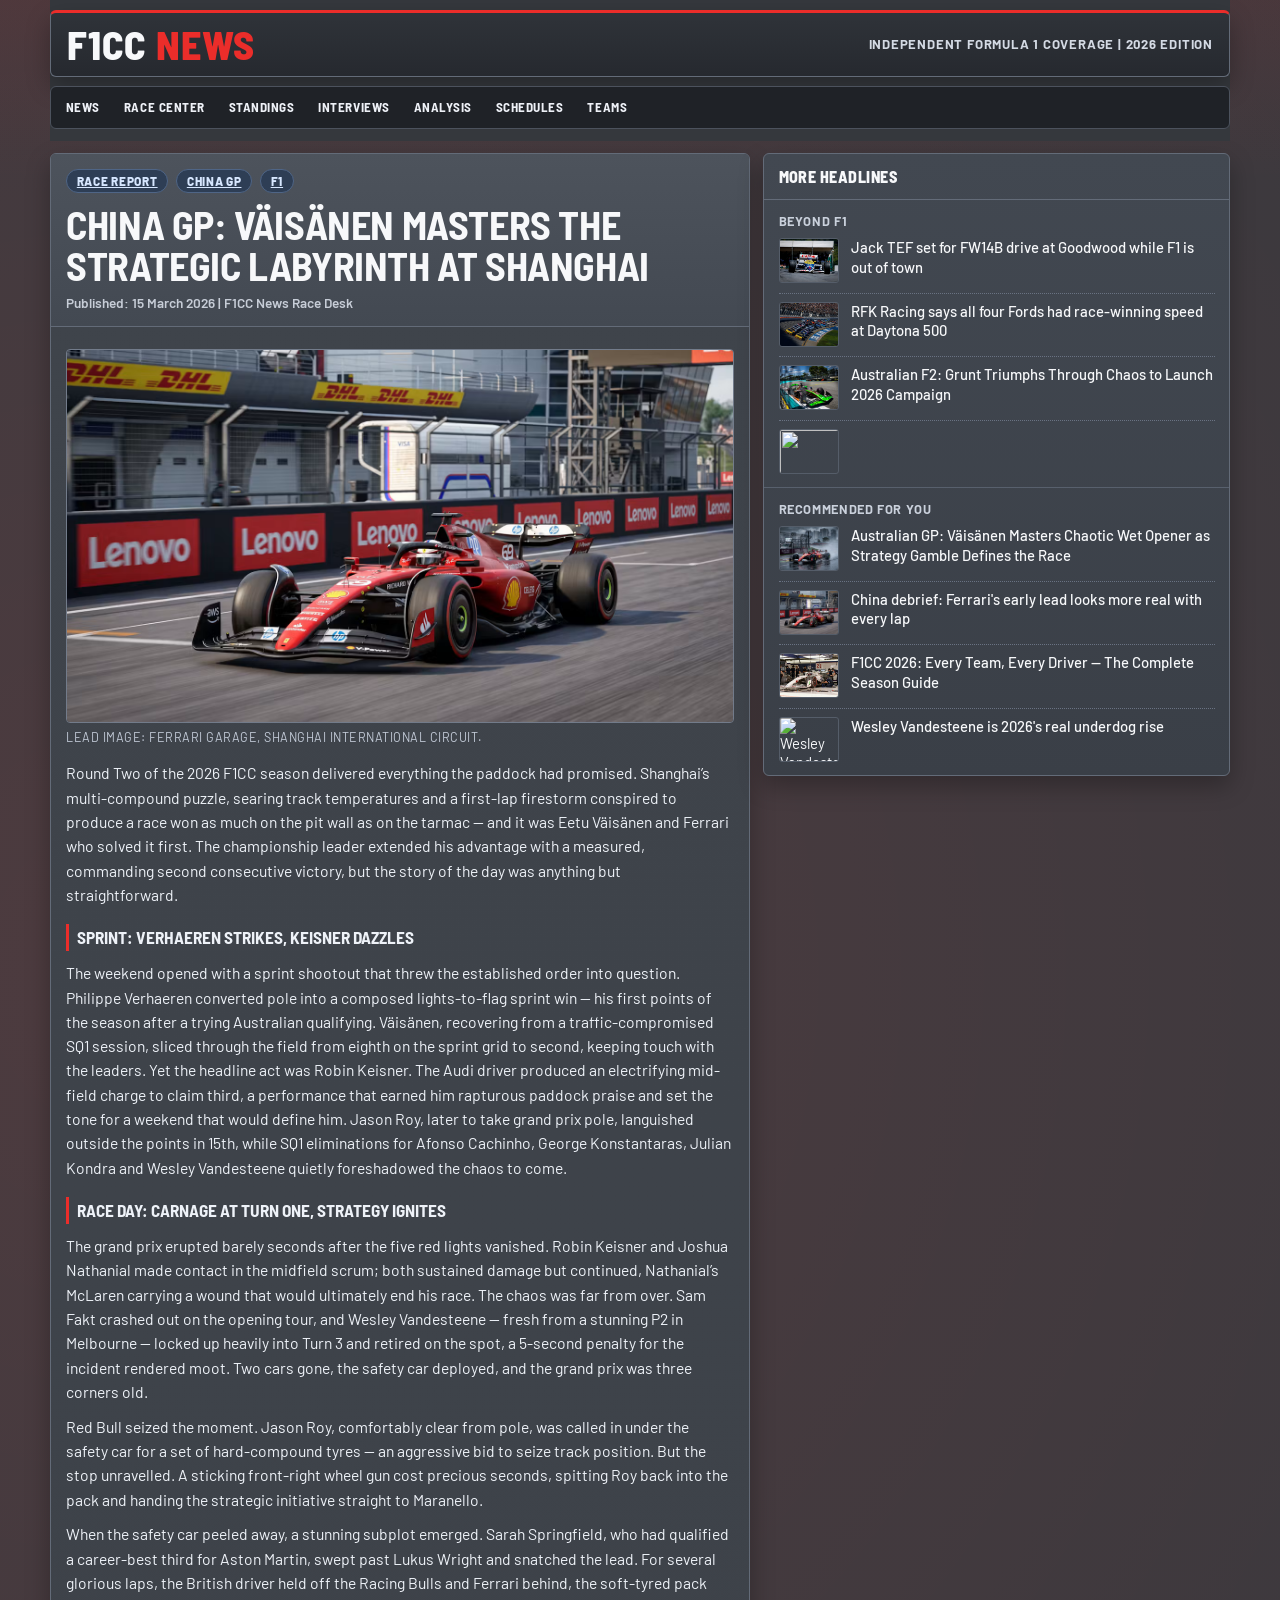
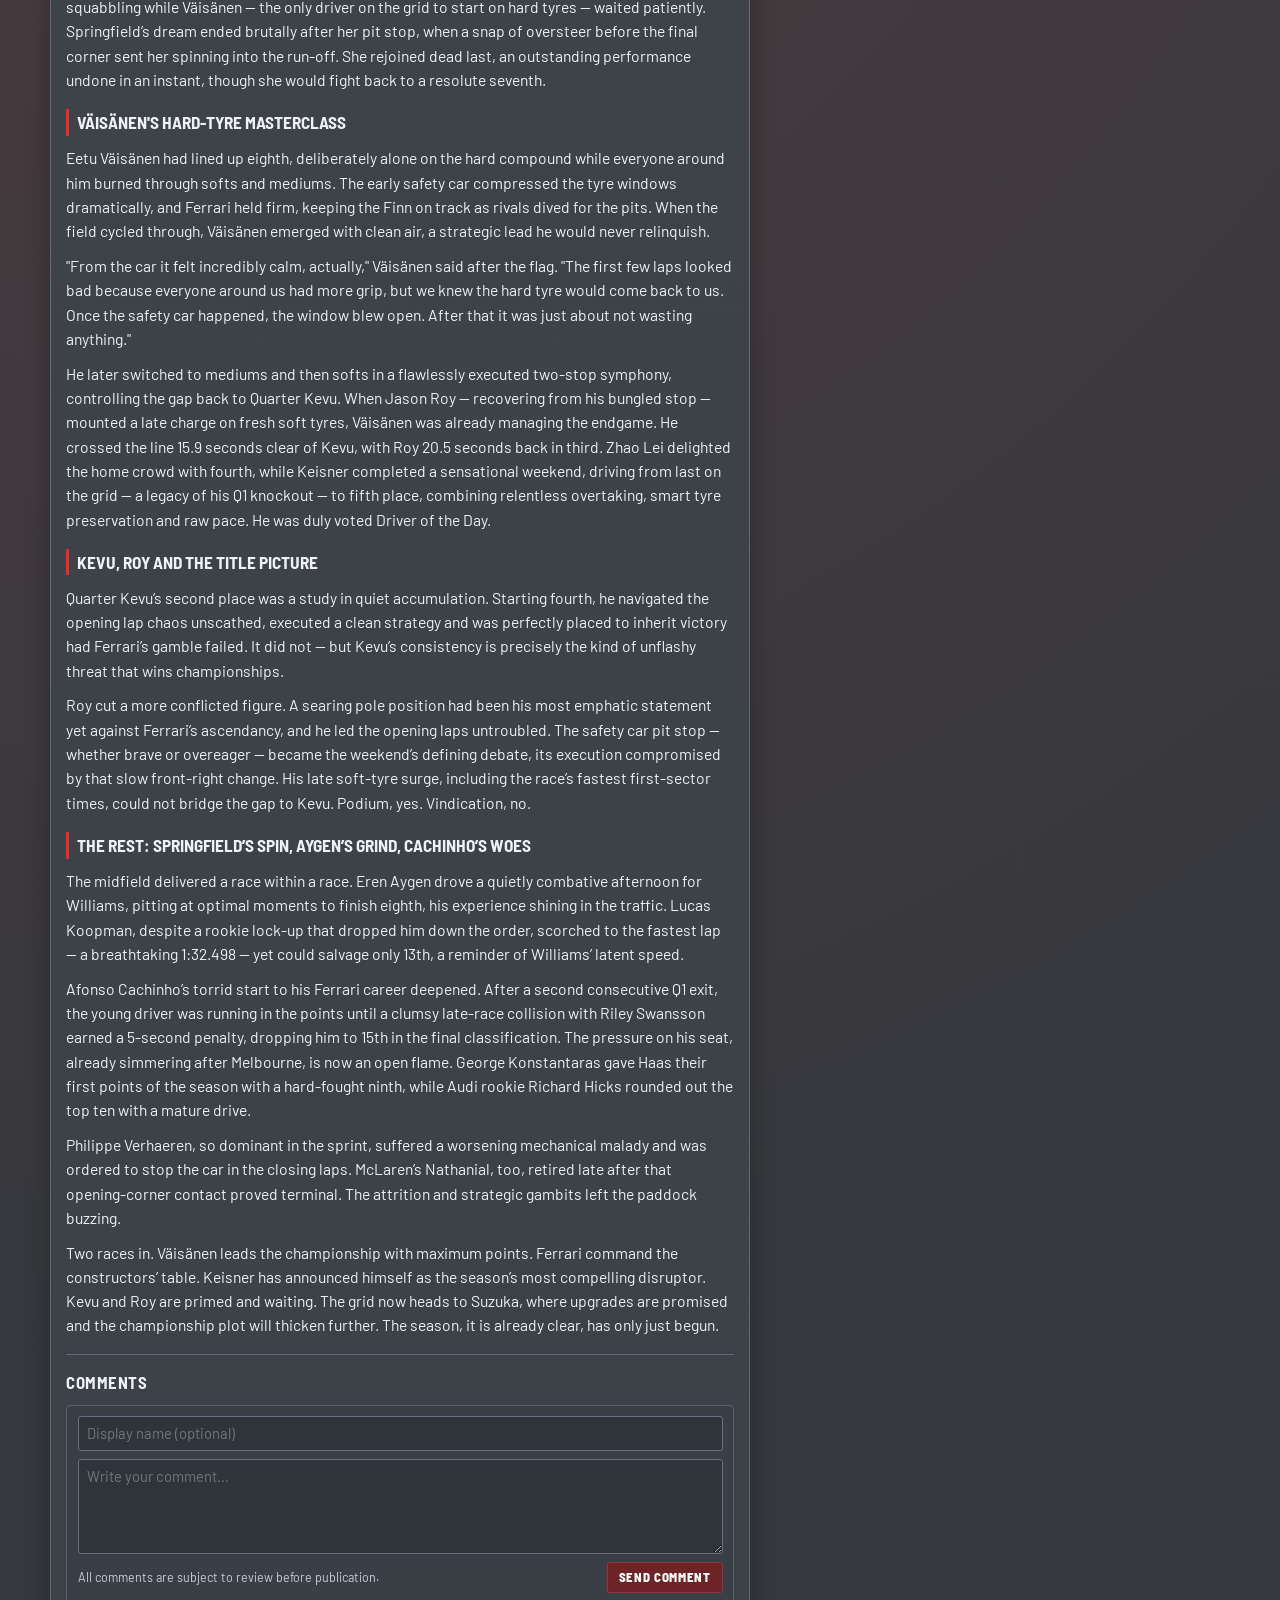
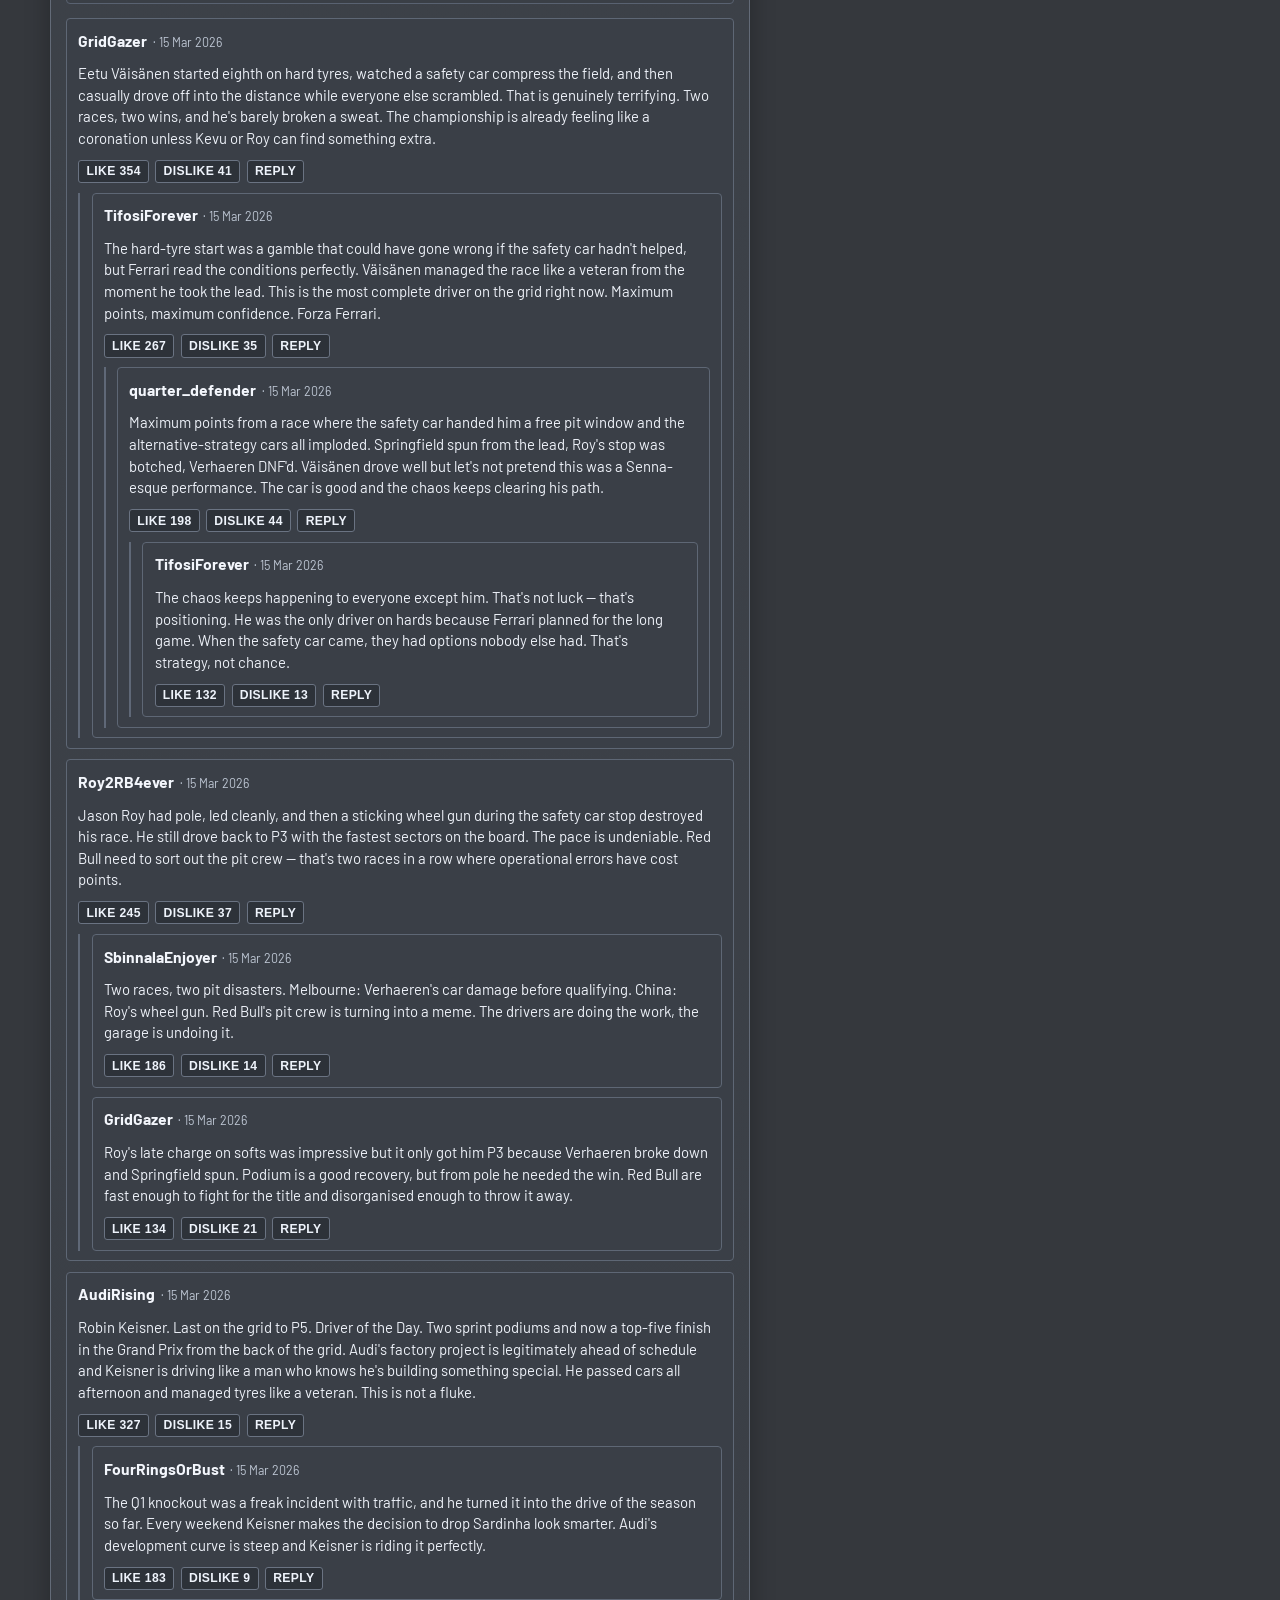
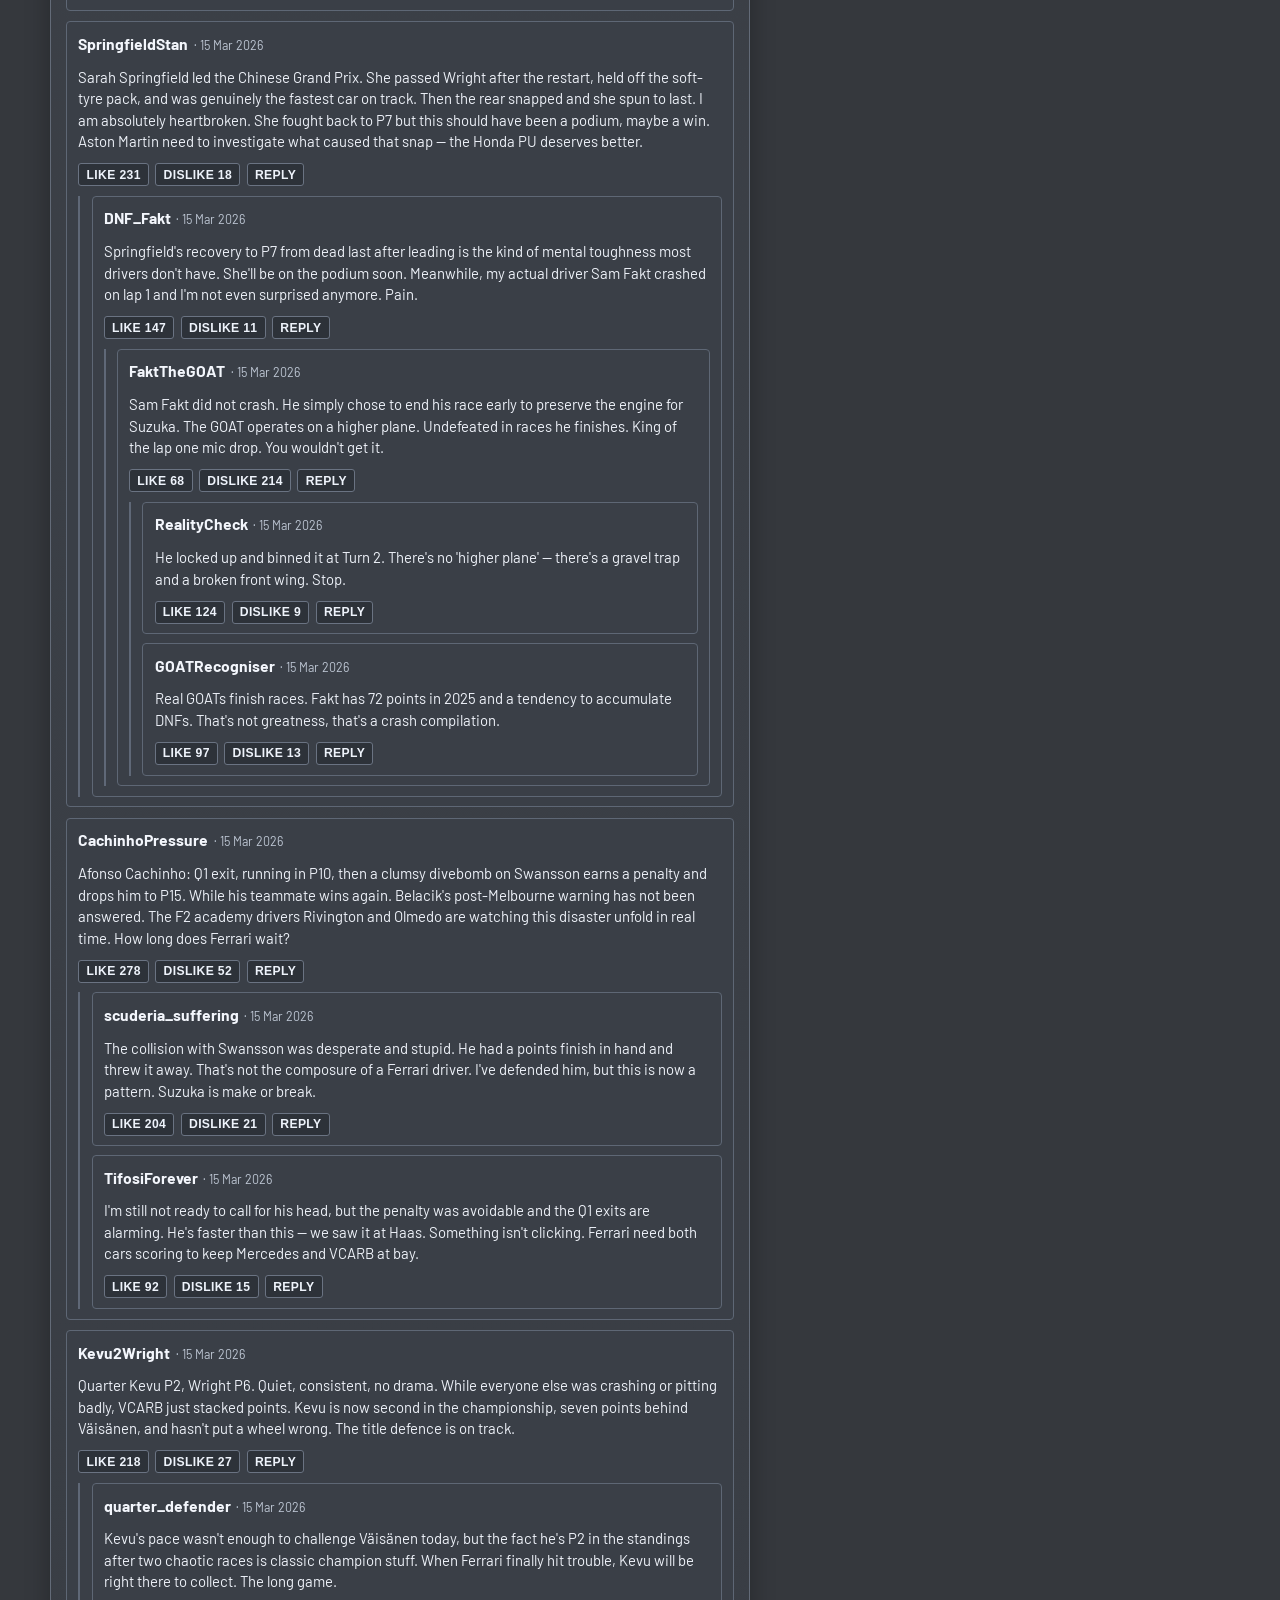
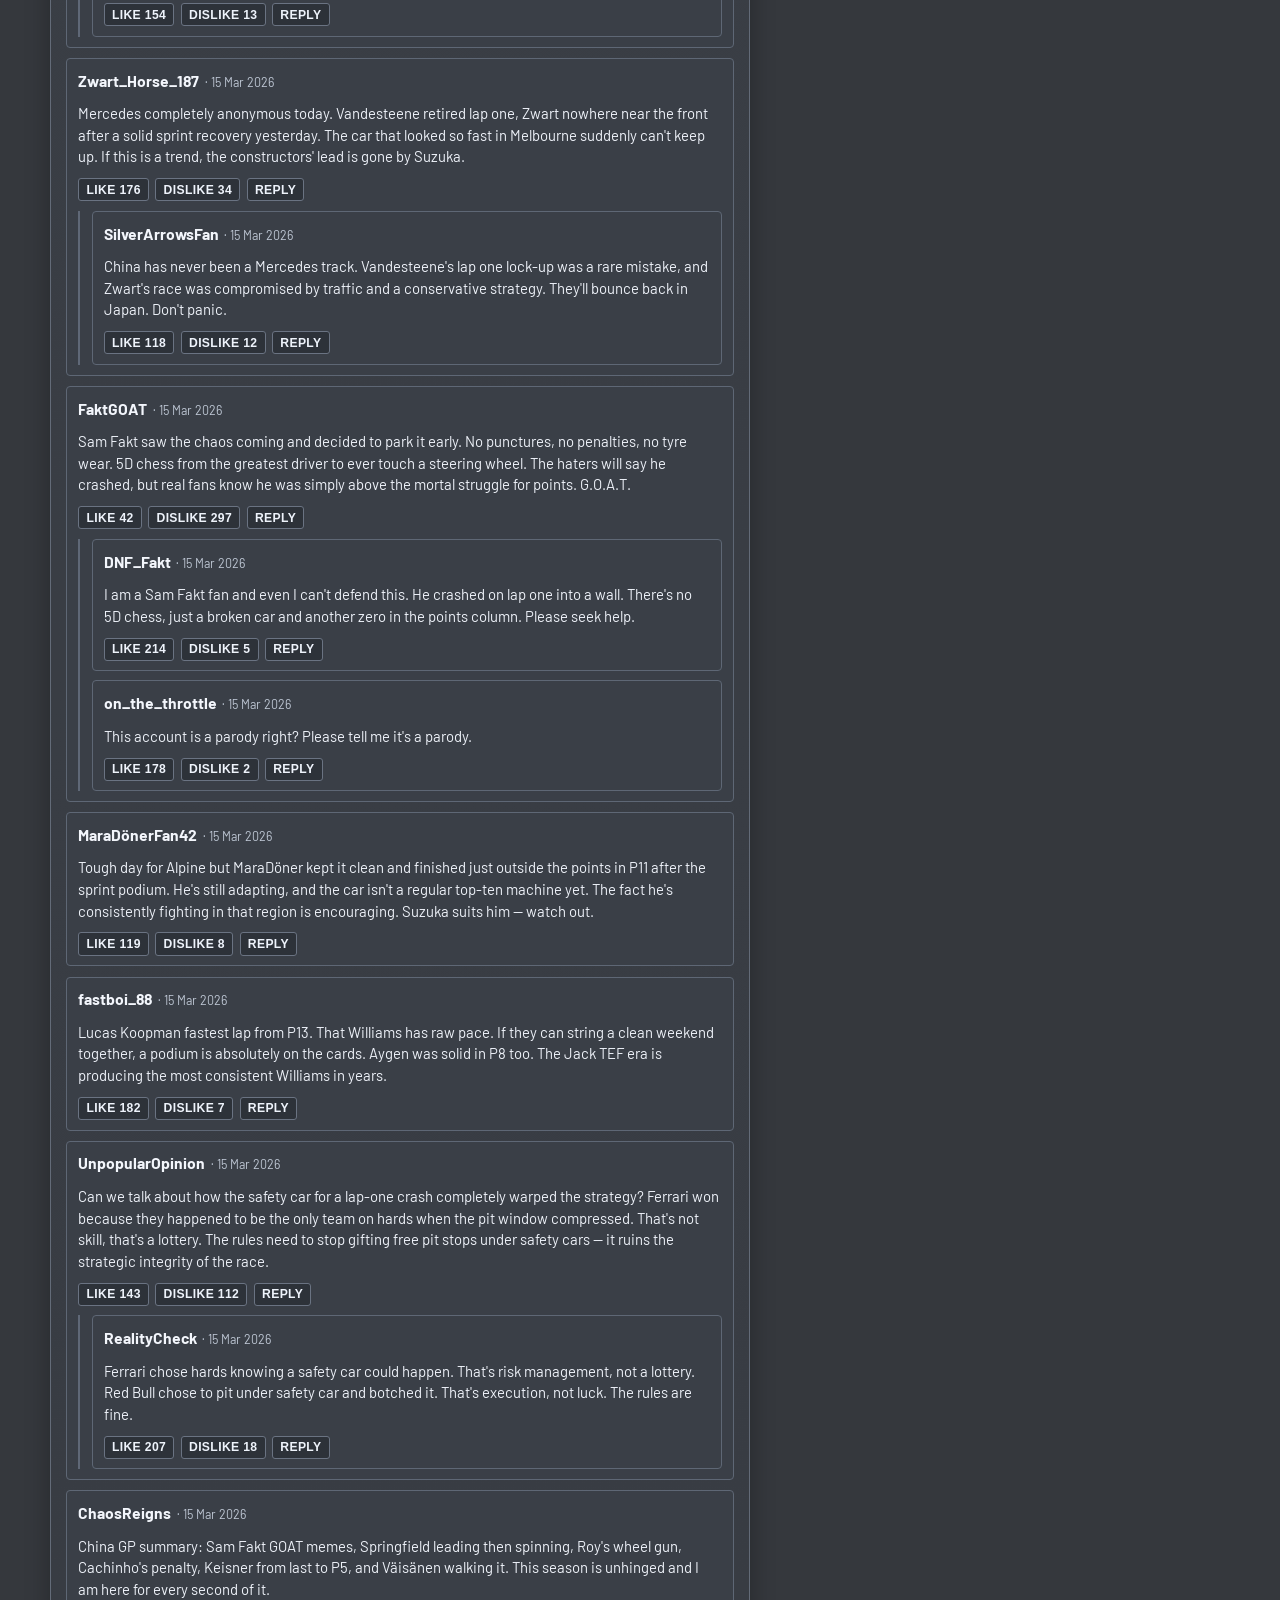
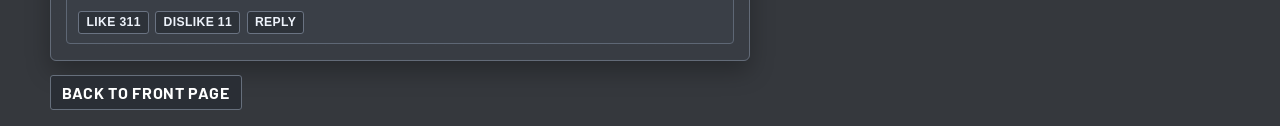
==== article.html @ 39b9d7d0 "Fix" ====
<!DOCTYPE html>
<html lang="en">
<head>
  <meta charset="UTF-8">
  <meta name="viewport" content="width=device-width, initial-scale=1.0">
  <title>F1CC News Article</title>
  <link rel="preconnect" href="https://fonts.googleapis.com">
  <link rel="preconnect" href="https://fonts.gstatic.com" crossorigin>
  <link href="https://fonts.googleapis.com/css2?family=Barlow:wght@400;500;700;800&family=Barlow+Semi+Condensed:wght@500;700;800&display=swap" rel="stylesheet">
  <style>
    :root {
      --bg: #35383d;
      --paper: #454a51;
      --ink: #f7f8fa;
      --muted: #cfd6df;
      --line: #636b78;
      --brand: #eb2d2a;
      --shadow: 0 10px 24px rgba(0, 0, 0, 0.28);
      --radius: 6px;
    }
    * { box-sizing: border-box; }
    body {
      margin: 0;
      font-family: "Barlow", sans-serif;
      color: var(--ink);
      background:
        linear-gradient(180deg, rgba(235, 45, 42, 0.08), transparent 180px),
        radial-gradient(circle at 12% 12%, rgba(255, 81, 77, 0.12), transparent 28%),
        var(--bg);
      min-height: 100vh;
    }
    .site-shell { width: min(1180px, calc(100% - 1rem)); margin: 0.6rem auto 1rem; }
    .topbar {
      display: flex; align-items: center; justify-content: space-between; gap: 1rem;
      border: 1px solid var(--line); border-top: 3px solid var(--brand); border-radius: var(--radius);
      background: linear-gradient(180deg, #2f3339 0%, #26292f 100%); box-shadow: var(--shadow);
      padding: 0.7rem 1rem;
    }
    .brand { margin: 0; font-family: "Barlow Semi Condensed", sans-serif; text-transform: uppercase; font-weight: 800; letter-spacing: 0.02em; }
    .brand span { color: var(--brand); }
    .tagline { color: #d4dae4; font-size: 0.82rem; text-transform: uppercase; letter-spacing: 0.06em; font-weight: 700; }
    .panel {
      margin-top: 0.75rem; border: 1px solid var(--line); border-radius: var(--radius); background: linear-gradient(180deg, #3f444b 0%, #383c43 100%);
      box-shadow: var(--shadow); overflow: hidden;
    }
    .article-head { padding: 0.95rem; border-bottom: 1px solid var(--line); background: linear-gradient(180deg, #4d535c 0%, #434952 100%); }
    .label-row { display: flex; flex-wrap: wrap; gap: 0.5rem; margin-bottom: 0.65rem; }
    .pill { border-radius: 999px; padding: 0.25rem 0.6rem; font-size: 0.74rem; font-weight: 800; letter-spacing: 0.06em; text-transform: uppercase; border: 1px solid transparent; }
    .pill.breaking { background: #582527; color: #ffd2d0; border-color: #8a3b3f; }
    .pill.analysis { background: #2e3e55; color: #d7e7ff; border-color: #4f6586; }
    h1 { margin: 0; font-family: "Barlow Semi Condensed", sans-serif; text-transform: uppercase; letter-spacing: -0.01em; line-height: 1.02; font-size: clamp(1.65rem, 4vw, 2.5rem); }
    .meta { margin-top: 0.55rem; color: #c7cdd7; font-weight: 600; font-size: 0.85rem; }
    .article-body { padding: 0.95rem; line-height: 1.55; font-size: 0.98rem; color: #eef2f8; }
    .image-card { margin: 0.4rem 0 0.85rem; }
    .image-card img { display: block; width: 100%; max-height: 420px; object-fit: cover; border-radius: 4px; border: 1px solid #727b8a; }
    .image-card figcaption { margin-top: 0.35rem; color: #c3cbd8; font-size: 0.78rem; text-transform: uppercase; letter-spacing: 0.04em; }
    .article-body h2 { margin: 1.05rem 0 0.45rem; font-family: "Barlow Semi Condensed", sans-serif; text-transform: uppercase; font-size: 1.08rem; border-left: 3px solid var(--brand); padding-left: 0.5rem; }
    .article-body p { margin: 0.65rem 0; }
    .back-link { display: inline-flex; margin-top: 0.9rem; color: #fff; text-decoration: none; background: #2a2e35; border: 1px solid #666f7c; border-radius: 3px; padding: 0.45rem 0.7rem; font-weight: 700; text-transform: uppercase; letter-spacing: 0.04em; }
    .back-link:hover { background: #3a4048; }

    .comments-wrap { margin-top: 1rem; border-top: 1px solid var(--line); padding-top: 0.9rem; }
    .comments-title { margin: 0 0 0.6rem; font-family: "Barlow Semi Condensed", sans-serif; text-transform: uppercase; letter-spacing: 0.03em; font-size: 1.05rem; }
    .comment-compose { display: grid; gap: 0.5rem; padding: 0.65rem; border: 1px solid #596271; border-radius: 4px; background: #3a3f46; }
    .comment-compose input,
    .comment-compose textarea {
      width: 100%;
      border: 1px solid #677182;
      border-radius: 3px;
      background: #2f343b;
      color: #eef2f8;
      font-family: "Barlow", sans-serif;
      font-size: 0.92rem;
      padding: 0.45rem 0.55rem;
    }
    .comment-compose textarea { min-height: 95px; resize: vertical; }
    .comment-actions { display: flex; justify-content: space-between; align-items: center; gap: 0.6rem; flex-wrap: wrap; }
    .comment-note { color: #c7ceda; font-size: 0.78rem; }
    .comment-send {
      border: 1px solid #8c383d;
      border-radius: 3px;
      background: #6e2427;
      color: #fff;
      padding: 0.42rem 0.7rem;
      font-family: "Barlow Semi Condensed", sans-serif;
      font-size: 0.8rem;
      text-transform: uppercase;
      letter-spacing: 0.05em;
      font-weight: 800;
      cursor: pointer;
    }
    .comment-send:hover { background: #8a2b2f; }
    .comments-list { margin-top: 0.85rem; display: grid; gap: 0.65rem; }
    .comment-card {
      border: 1px solid #5e6775;
      border-radius: 4px;
      background: #3a3f47;
      padding: 0.6rem 0.7rem;
    }
    .comment-head { display: flex; align-items: baseline; flex-wrap: wrap; gap: 0.35rem; margin-bottom: 0.35rem; }
    .comment-author { font-weight: 700; color: #f3f6fc; }
    .comment-date { color: #bdc6d3; font-size: 0.78rem; }
    .comment-text { margin: 0; color: #edf1f8; line-height: 1.45; font-size: 0.93rem; white-space: pre-wrap; }
    .comment-meta { margin-top: 0.45rem; display: flex; gap: 0.4rem; align-items: center; flex-wrap: wrap; }
    .vote-btn {
      border: 1px solid #6a7382;
      border-radius: 3px;
      background: #2d3239;
      color: #eef3fb;
      font-size: 0.76rem;
      text-transform: uppercase;
      letter-spacing: 0.03em;
      font-weight: 700;
      padding: 0.22rem 0.45rem;
      cursor: pointer;
    }
    .vote-btn:hover { background: #3a4048; }
    .vote-btn.active-like {
      background: #1e4fb2;
      border-color: #3d74df;
      color: #ffffff;
    }
    .vote-btn.active-dislike {
      background: #6a2c34;
      border-color: #a64a58;
      color: #ffffff;
    }
    .reply-btn {
      border: 1px solid #6a7382;
      border-radius: 3px;
      background: #2d3239;
      color: #eef3fb;
      font-size: 0.76rem;
      text-transform: uppercase;
      letter-spacing: 0.03em;
      font-weight: 700;
      padding: 0.22rem 0.45rem;
      cursor: pointer;
    }
    .reply-btn:hover { background: #3a4048; }
    .reply-compose {
      margin-top: 0.55rem;
      padding: 0.5rem;
      border: 1px solid #596271;
      border-radius: 4px;
      background: #343942;
      display: grid;
      gap: 0.4rem;
    }
    .reply-compose input,
    .reply-compose textarea {
      width: 100%;
      border: 1px solid #677182;
      border-radius: 3px;
      background: #2f343b;
      color: #eef2f8;
      font-family: "Barlow", sans-serif;
      font-size: 0.9rem;
      padding: 0.4rem 0.5rem;
    }
    .reply-compose textarea { min-height: 78px; resize: vertical; }
    .reply-actions { display: flex; gap: 0.4rem; }
    .reply-send,
    .reply-cancel {
      border: 1px solid #6a7382;
      border-radius: 3px;
      background: #2d3239;
      color: #ffffff;
      font-size: 0.76rem;
      text-transform: uppercase;
      letter-spacing: 0.03em;
      font-weight: 700;
      padding: 0.25rem 0.5rem;
      cursor: pointer;
    }
    .reply-send { border-color: #8c383d; background: #6e2427; }
    .reply-send:hover { background: #8a2b2f; }
    .reply-cancel:hover { background: #3a4048; }
    .comment-status {
      border: 1px solid #6b6f29;
      border-radius: 999px;
      padding: 0.16rem 0.45rem;
      font-size: 0.67rem;
      text-transform: uppercase;
      letter-spacing: 0.05em;
      font-weight: 800;
      color: #f9f2b4;
      background: #4a4b1f;
    }
    .reply-list { margin-top: 0.6rem; padding-left: 0.7rem; border-left: 2px solid #5f6877; display: grid; gap: 0.55rem; }

    .frontpage {
      display: grid;
      grid-template-columns: minmax(0, 1.2fr) minmax(280px, 0.8fr);
      gap: 0.8rem;
      align-items: stretch;
      position: relative;
      z-index: 2;
    }
    .sidebar { margin-top: 0.75rem; border: 1px solid var(--line); border-radius: var(--radius); background: linear-gradient(180deg, #424851 0%, #3a3f47 100%); box-shadow: var(--shadow); overflow: hidden; }
    .sidebar-head { padding: 0.8rem 0.9rem; border-bottom: 1px solid var(--line); font-family: "Barlow Semi Condensed", sans-serif; font-size: 1rem; font-weight: 800; text-transform: uppercase; letter-spacing: 0.03em; }
    .side-block { padding: 0.8rem 0.9rem; border-bottom: 1px solid #58606d; }
    .side-block:last-child { border-bottom: 0; }
    .side-title { margin: 0 0 0.6rem; font-size: 0.8rem; text-transform: uppercase; letter-spacing: 0.05em; color: #cad1dc; }
    .side-list { list-style: none; margin: 0; padding: 0; display: grid; gap: 0.5rem; }
    .side-list li { padding-bottom: 0.45rem; border-bottom: 1px dotted #697282; font-size: 0.93rem; line-height: 1.25; }
    .side-list li:last-child { border-bottom: none; padding-bottom: 0; }
    .side-thumb { position: relative; margin-top: 0.8rem; border-radius: 3px; overflow: hidden; border: 1px solid #555d69; }
    .side-thumb img { display: block; width: 100%; height: auto; }
    .img-placeholder { position: absolute; inset: 0; background: rgba(0,0,0,0.5); display: flex; align-items: center; justify-content: center; font-size: 0.75rem; text-transform: uppercase; font-weight: 600; color: rgba(255,255,255,0.7); }

    @media (max-width: 980px) {
      .frontpage { grid-template-columns: 1fr; }
      .sidebar { order: -1; }
    }
    @media (max-width: 720px) {
      .site-shell { width: calc(100% - 0.6rem); }
      .topbar { flex-direction: column; align-items: flex-start; }
    }
  </style>
</head>
<body>
  <main class="site-shell">
    <div class="sticky-header" style="position: sticky; top: 0; z-index: 100; padding-top: 0.6rem; padding-bottom: 0.8rem; margin-top: -0.6rem; background: var(--bg);">
      <header class="topbar">
        <a href="index.html" style="text-decoration: none; color: inherit;"><h1 class="brand">F1CC <span>News</span></h1></a>
        <div class="tagline">Independent Formula 1 Coverage | 2026 Edition</div>
      </header>
      <nav class="nav-row" style="margin-top: 0.55rem; background: #1f2227; border: 1px solid #4c525d; border-radius: var(--radius); display: flex; gap: 0.2rem; padding: 0.28rem; overflow-x: auto;" aria-label="Primary">
        <a class="nav-link active" href="index.html" style="color: #eef1f7; text-decoration: none; text-transform: uppercase; font-family: 'Barlow Semi Condensed', sans-serif; font-weight: 700; letter-spacing: 0.04em; font-size: 0.82rem; padding: 0.5rem 0.65rem; border-radius: 3px; white-space: nowrap;">News</a>
        <a class="nav-link" href="#" style="color: #eef1f7; text-decoration: none; text-transform: uppercase; font-family: 'Barlow Semi Condensed', sans-serif; font-weight: 700; letter-spacing: 0.04em; font-size: 0.82rem; padding: 0.5rem 0.65rem; border-radius: 3px; white-space: nowrap;">Race Center</a>
        <a class="nav-link" href="https://jrfoster09.github.io/f1cc-wiki/pages/season.html?year=2026" style="color: #eef1f7; text-decoration: none; text-transform: uppercase; font-family: 'Barlow Semi Condensed', sans-serif; font-weight: 700; letter-spacing: 0.04em; font-size: 0.82rem; padding: 0.5rem 0.65rem; border-radius: 3px; white-space: nowrap;">Standings</a>
        <a class="nav-link" href="#" style="color: #eef1f7; text-decoration: none; text-transform: uppercase; font-family: 'Barlow Semi Condensed', sans-serif; font-weight: 700; letter-spacing: 0.04em; font-size: 0.82rem; padding: 0.5rem 0.65rem; border-radius: 3px; white-space: nowrap;">Interviews</a>
        <a class="nav-link" href="#" style="color: #eef1f7; text-decoration: none; text-transform: uppercase; font-family: 'Barlow Semi Condensed', sans-serif; font-weight: 700; letter-spacing: 0.04em; font-size: 0.82rem; padding: 0.5rem 0.65rem; border-radius: 3px; white-space: nowrap;">Analysis</a>
        <a class="nav-link" href="#" style="color: #eef1f7; text-decoration: none; text-transform: uppercase; font-family: 'Barlow Semi Condensed', sans-serif; font-weight: 700; letter-spacing: 0.04em; font-size: 0.82rem; padding: 0.5rem 0.65rem; border-radius: 3px; white-space: nowrap;">Schedules</a>
        <a class="nav-link" href="https://jrfoster09.github.io/f1cc-wiki/pages/teams.html" style="color: #eef1f7; text-decoration: none; text-transform: uppercase; font-family: 'Barlow Semi Condensed', sans-serif; font-weight: 700; letter-spacing: 0.04em; font-size: 0.82rem; padding: 0.5rem 0.65rem; border-radius: 3px; white-space: nowrap;">Teams</a>
      </nav>
    </div>

    <div class="frontpage">
      <div>
        <section class="panel" id="story-panel"></section>
        <a class="back-link" href="index.html">Back to front page</a>
      </div>

<!--
      <aside class="sidebar" aria-label="More stories">
        <div class="sidebar-head">More Headlines</div>
        <section class="side-block">
          <h4 class="side-title">Latest Updates</h4>
          <ul class="side-list">
            <li>JackTEF set for FW14B drive at Goodwood while F1 is out of town</li>
            <li>Ferrari approach to Liam Dela Cruz reportedly rejected after retirement</li>
            <li>RFK Racing says all four Fords had race-winning speed at Daytona 500</li>
          </ul>
          <div class="img-slot side-thumb">
            <img src="images/Fer EV Garage.jpg" alt="News headline image 1">
            <div class="img-placeholder">Sidebar image slot 1</div>
          </div>
        </section>


        <section class="side-block">
          <h4 class="side-title">Latest On Track</h4>
          <ul class="side-list">
            <li>China GP fallout: paddock turns attention to strategy and penalties</li>
            <li>Japan preview: Suzuka pressure rises for title contenders</li>
            <li>Ferrari's championship lead becomes the paddock benchmark</li>
          </ul>
          <div class="img-slot side-thumb">
            <img src="images/RB Roy Garage.png" alt="News headline image 2">
            <div class="img-placeholder">Sidebar image slot 2</div>
          </div>
        </section>
      </aside>
-->
      <div id="sidebar-container"></div>
    </div>
  </main>
  <script src="sidebar.js"></script>
  <script src="stories.js"></script>
  <script>
  async function loadCommentsForStory(storyKey) {
    try {
      const res = await fetch(`news/comments/${encodeURIComponent(storyKey)}.json`);
      if (!res.ok) {
        return { enableVoteDrift: false, comments: [] };
      }
      const data = await res.json();
      return {
        enableVoteDrift: Boolean(data.enableVoteDrift),
        comments: Array.isArray(data.comments) ? data.comments : []
      };
    } catch (err) {
      return { enableVoteDrift: false, comments: [] };
    }
  }

  function formatCommentDate() {
    return new Date().toLocaleDateString('en-GB', {
      day: 'numeric',
      month: 'short',
      year: 'numeric'
    });
  }

  function cloneComments(list) {
    return (list || []).map((c) => ({
      author: c.author,
      date: c.date,
      text: c.text,
      likes: c.likes,
      dislikes: c.dislikes,
      status: c.status || '',
      replies: cloneComments(c.replies || [])
    }));
  }

  function escapeHtml(text) {
    return String(text)
      .replace(/&/g, '&amp;')
      .replace(/</g, '&lt;')
      .replace(/>/g, '&gt;')
      .replace(/"/g, '&quot;')
      .replace(/'/g, '&#39;');
  }

  function renderCommentTree(comments, path = [], voteState = {}, replyTarget = '') {
    return comments.map((comment, idx) => {
      const currentPath = path.concat(idx);
      const voteKey = currentPath.join('.');
      const activeVote = voteState[voteKey] || '';
      const replies = (comment.replies && comment.replies.length)
        ? `<div class="reply-list">${renderCommentTree(comment.replies, currentPath, voteState, replyTarget)}</div>`
        : '';
      const status = comment.status ? `<span class="comment-status">${escapeHtml(comment.status)}</span>` : '';
      const replyComposer = replyTarget === voteKey
        ? `
          <div class="reply-compose" data-reply-target="${voteKey}">
            <input class="reply-name" maxlength="34" placeholder="Display name (optional)">
            <textarea class="reply-text" maxlength="800" placeholder="Write a reply..."></textarea>
            <div class="reply-actions">
              <button class="reply-send" type="button">Send Reply</button>
              <button class="reply-cancel" type="button">Cancel</button>
            </div>
          </div>
        `
        : '';
      return `
        <article class="comment-card" data-comment-id="${idx}">
          <div class="comment-head">
            <span class="comment-author">${escapeHtml(comment.author)}</span>
            <span class="comment-date">&middot; ${escapeHtml(comment.date)}</span>
          </div>
          <p class="comment-text">${escapeHtml(comment.text)}</p>
          <div class="comment-meta">
            <button class="vote-btn ${activeVote === 'like' ? 'active-like' : ''}" data-vote="like">Like ${comment.likes}</button>
            <button class="vote-btn ${activeVote === 'dislike' ? 'active-dislike' : ''}" data-vote="dislike">Dislike ${comment.dislikes}</button>
            <button class="reply-btn" data-action="reply">Reply</button>
            ${status}
          </div>
          ${replyComposer}
          ${replies}
        </article>
      `;
    }).join('');
  }

  function flattenComments(comments, bucket = []) {
    comments.forEach((comment) => {
      bucket.push(comment);
      flattenComments(comment.replies || [], bucket);
    });
    return bucket;
  }

  function getPathFromCard(card) {
    const path = [];
    let current = card;
    while (current && current.classList.contains('comment-card')) {
      path.unshift(Number(current.dataset.commentId));
      const parent = current.parentElement;
      current = parent && parent.closest ? parent.closest('.comment-card') : null;
    }
    return path;
  }

  function getCommentByPath(commentsState, path) {
    let ref = commentsState;
    let commentRef = null;
    path.forEach((idx) => {
      commentRef = ref[idx];
      ref = (commentRef && commentRef.replies) ? commentRef.replies : [];
    });
    return commentRef;
  }

  function mountComments(commentsConfig) {
    const storyPanel = document.getElementById('story-panel');
    const commentsHost = storyPanel.querySelector('#comments-host');
    if (!commentsHost) return;

    const seeded = cloneComments(commentsConfig.comments || []);
    const commentsState = seeded;

    commentsHost.innerHTML = `
      <section class="comments-wrap" id="comments-wrap">
        <h3 class="comments-title">Comments</h3>
        <div class="comment-compose">
          <input id="comment-name" maxlength="34" placeholder="Display name (optional)">
          <textarea id="comment-text" maxlength="800" placeholder="Write your comment..."></textarea>
          <div class="comment-actions">
            <div class="comment-note">All comments are subject to review before publication.</div>
            <button class="comment-send" id="comment-send" type="button">Send Comment</button>
          </div>
        </div>
        <div class="comments-list" id="comments-list"></div>
      </section>
    `;

    const commentsList = commentsHost.querySelector('#comments-list');
    const inputName = commentsHost.querySelector('#comment-name');
    const inputText = commentsHost.querySelector('#comment-text');
    const sendBtn = commentsHost.querySelector('#comment-send');
    const voteState = {};
    let replyTarget = '';

    let driftTimer = null;

    function render() {
      commentsList.innerHTML = commentsState.length
        ? renderCommentTree(commentsState, [], voteState, replyTarget)
        : '<p class="comment-note">No public comments yet. Start the discussion.</p>';
    }

    function startVoteDrift() {
      if (!commentsConfig.enableVoteDrift) return;
      driftTimer = window.setInterval(() => {
        const flat = flattenComments(commentsState);
        if (!flat.length) return;
        const changes = Math.floor(Math.random() * 4) + 1;
        for (let i = 0; i < changes; i += 1) {
          const target = flat[Math.floor(Math.random() * flat.length)];
          const voteKey = Math.random() < 0.5 ? 'likes' : 'dislikes';
          const delta = Math.random() < 0.5 ? -1 : 1;
          target[voteKey] = Math.max(0, target[voteKey] + delta);
        }
        render();
      }, 3200);
    }

    commentsList.addEventListener('click', (event) => {
      const replyTrigger = event.target.closest('.reply-btn');
      if (replyTrigger) {
        const card = replyTrigger.closest('.comment-card');
        if (!card) return;
        const path = getPathFromCard(card);
        replyTarget = path.join('.');
        render();
        return;
      }

      const replyCancel = event.target.closest('.reply-cancel');
      if (replyCancel) {
        replyTarget = '';
        render();
        return;
      }

      const replySend = event.target.closest('.reply-send');
      if (replySend) {
        const compose = replySend.closest('.reply-compose');
        if (!compose) return;
        const targetPath = (compose.dataset.replyTarget || '').split('.').filter(Boolean).map(Number);
        const target = getCommentByPath(commentsState, targetPath);
        if (!target) return;

        const replyName = compose.querySelector('.reply-name');
        const replyText = compose.querySelector('.reply-text');
        const text = (replyText && replyText.value || '').trim();
        const author = (replyName && replyName.value || '').trim() || 'Guest';
        if (!text) return;

        target.replies = target.replies || [];
        target.replies.push({
          author,
          date: formatCommentDate(),
          text,
          likes: 0,
          dislikes: 0,
          status: 'Under review',
          replies: []
        });

        replyTarget = '';
        render();
        return;
      }

      const button = event.target.closest('.vote-btn');
      if (!button) return;
      const card = button.closest('.comment-card');
      if (!card) return;

      const path = getPathFromCard(card);
      const commentRef = getCommentByPath(commentsState, path);

      if (!commentRef) return;
      const voteKey = path.join('.');
      const clickedVote = button.dataset.vote;
      const currentVote = voteState[voteKey] || '';

      if (currentVote === clickedVote) {
        if (clickedVote === 'like' && commentRef.likes > 0) commentRef.likes -= 1;
        if (clickedVote === 'dislike' && commentRef.dislikes > 0) commentRef.dislikes -= 1;
        delete voteState[voteKey];
      } else {
        if (currentVote === 'like' && commentRef.likes > 0) commentRef.likes -= 1;
        if (currentVote === 'dislike' && commentRef.dislikes > 0) commentRef.dislikes -= 1;

        if (clickedVote === 'like') commentRef.likes += 1;
        if (clickedVote === 'dislike') commentRef.dislikes += 1;
        voteState[voteKey] = clickedVote;
      }
      render();
    });

    sendBtn.addEventListener('click', () => {
      const raw = inputText.value.trim();
      if (!raw) return;
      const author = inputName.value.trim() || 'Guest';

      commentsState.unshift({
        author,
        date: formatCommentDate(),
        text: raw,
        likes: 0,
        dislikes: 0,
        status: 'Under review',
        replies: []
      });

      inputText.value = '';
      render();
    });

    render();
    startVoteDrift();
  }

  async function init() {
    await window.loadStories();

    const params = new URLSearchParams(window.location.search);
    const storyKey = params.get('story') || 'china-gp';
    const story = window.stories[storyKey] || window.stories['china-gp'];
    const commentsConfig = await loadCommentsForStory(storyKey);

    document.title = `${story.title} | F1CC News`;
    document.getElementById('story-panel').innerHTML = `
      <article class="article">
        <header class="article-head">
          <div class="label-row">
            ${ (story.tags || []).map(tag => `<a href="tags.html?tag=${encodeURIComponent(tag)}" class="pill analysis">${tag}</a>`).join(' ') }
          </div>
          <h1>${story.title}</h1>
          <div class="meta">${story.meta}</div>
        </header>
        <div class="article-body">
          <figure class="image-card">
            <img src="${story.image}" alt="${story.title}">
            <figcaption>${story.caption}</figcaption>
          </figure>
          ${story.body}
          <div id="comments-host"></div>
        </div>
      </article>
    `;

    mountComments(commentsConfig);
    }
  init();
  </script>
</body>
</html>
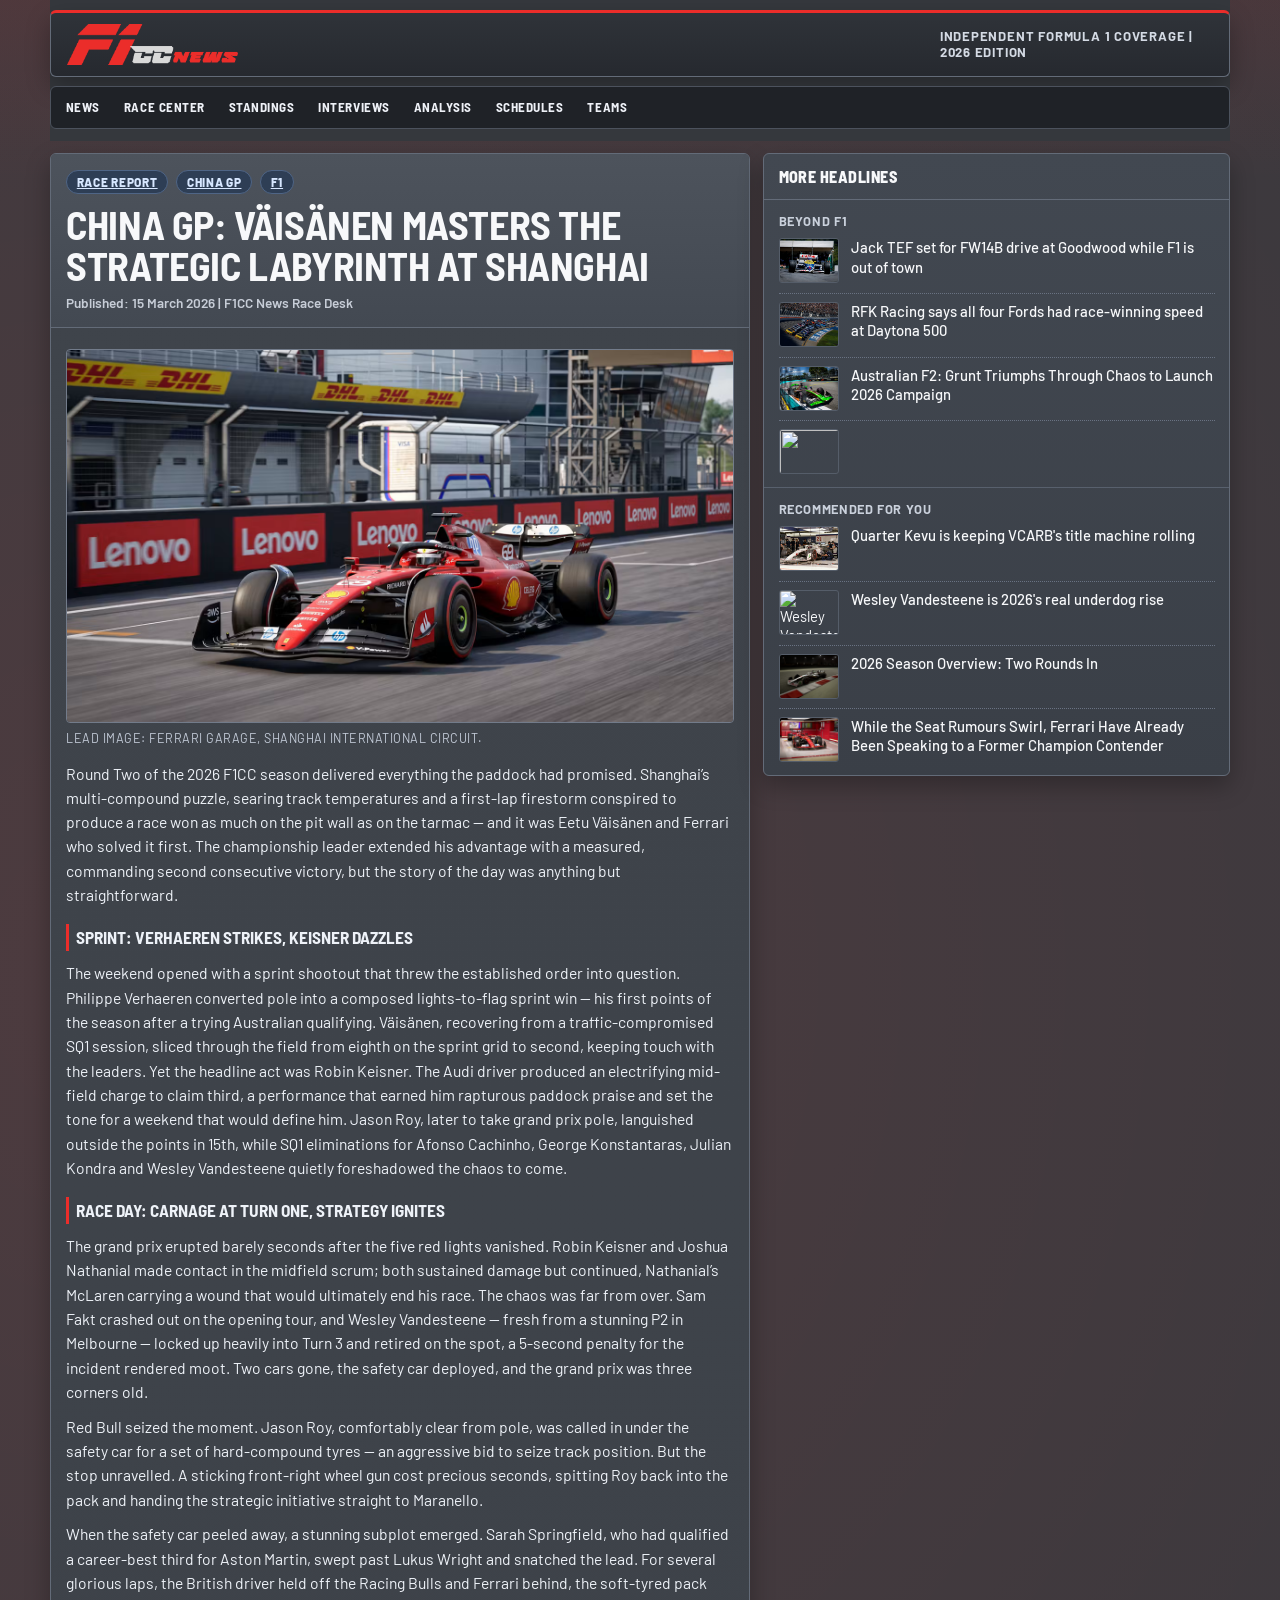
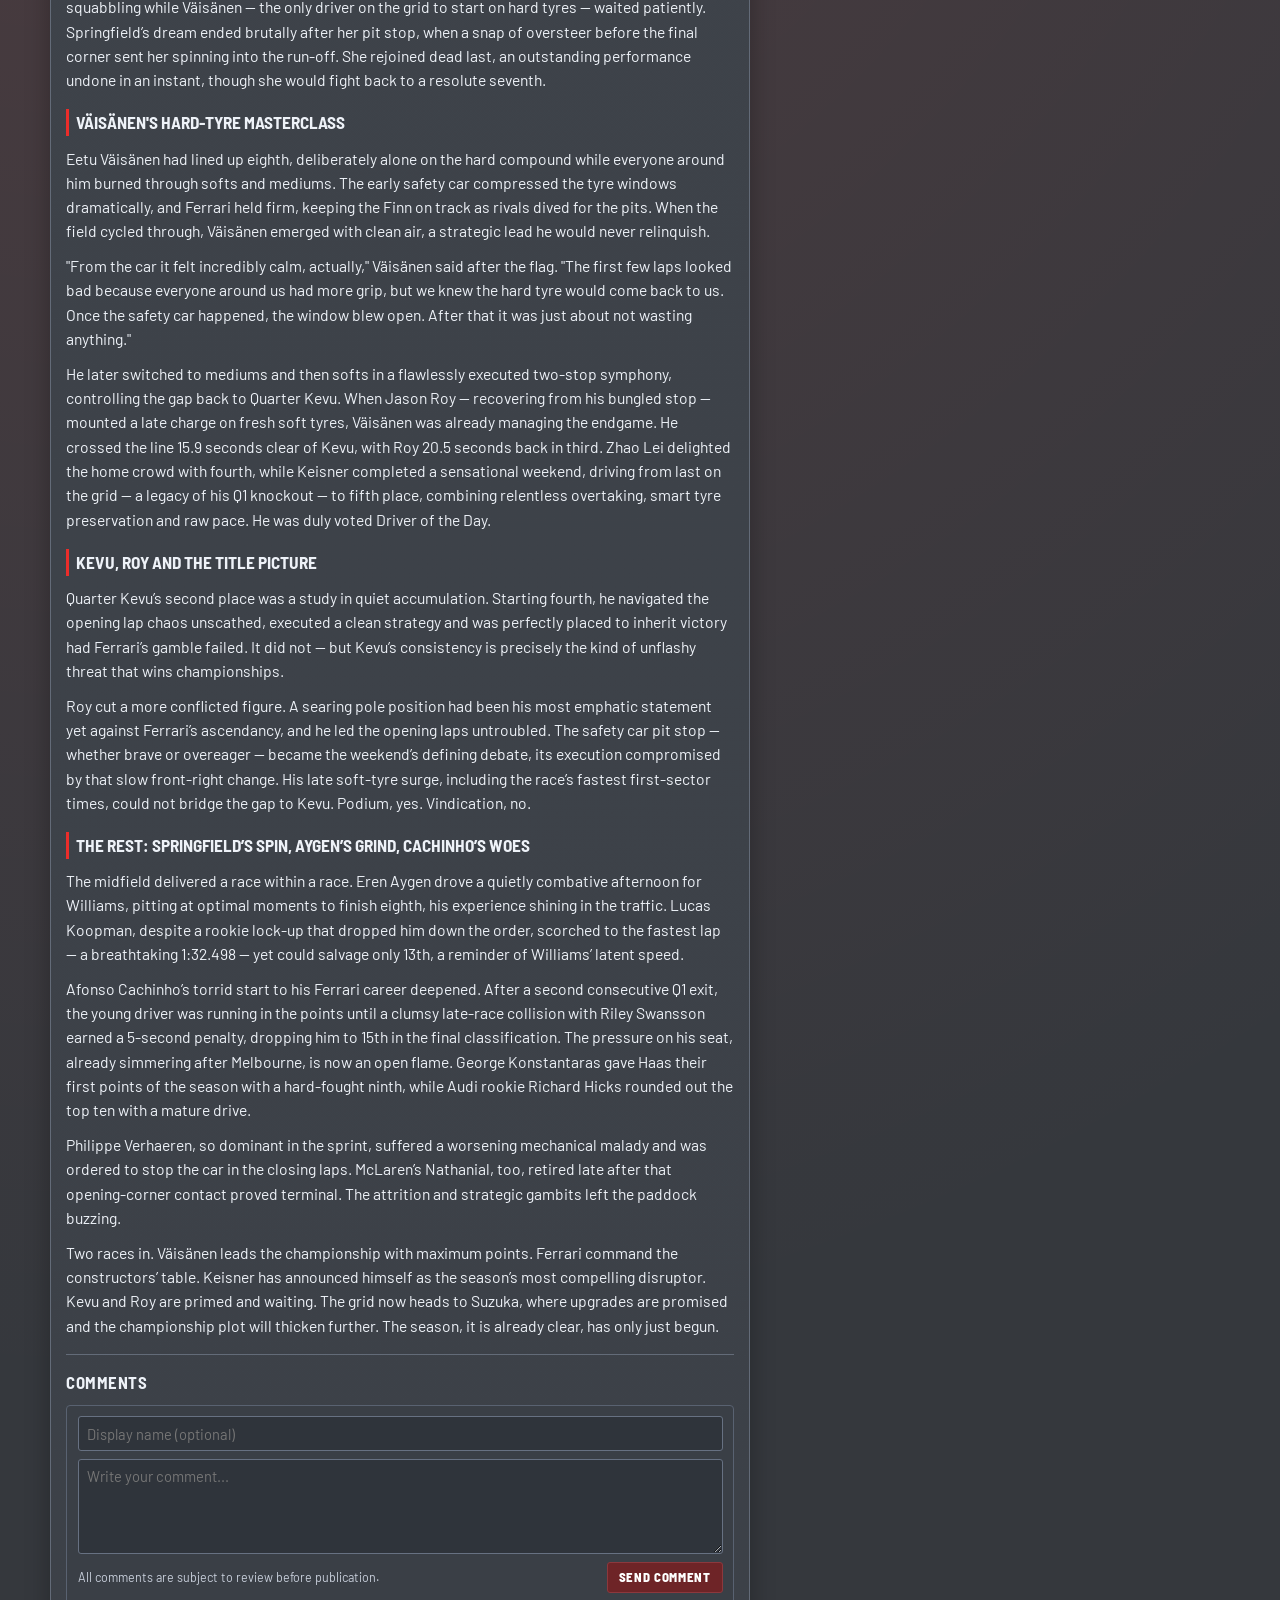
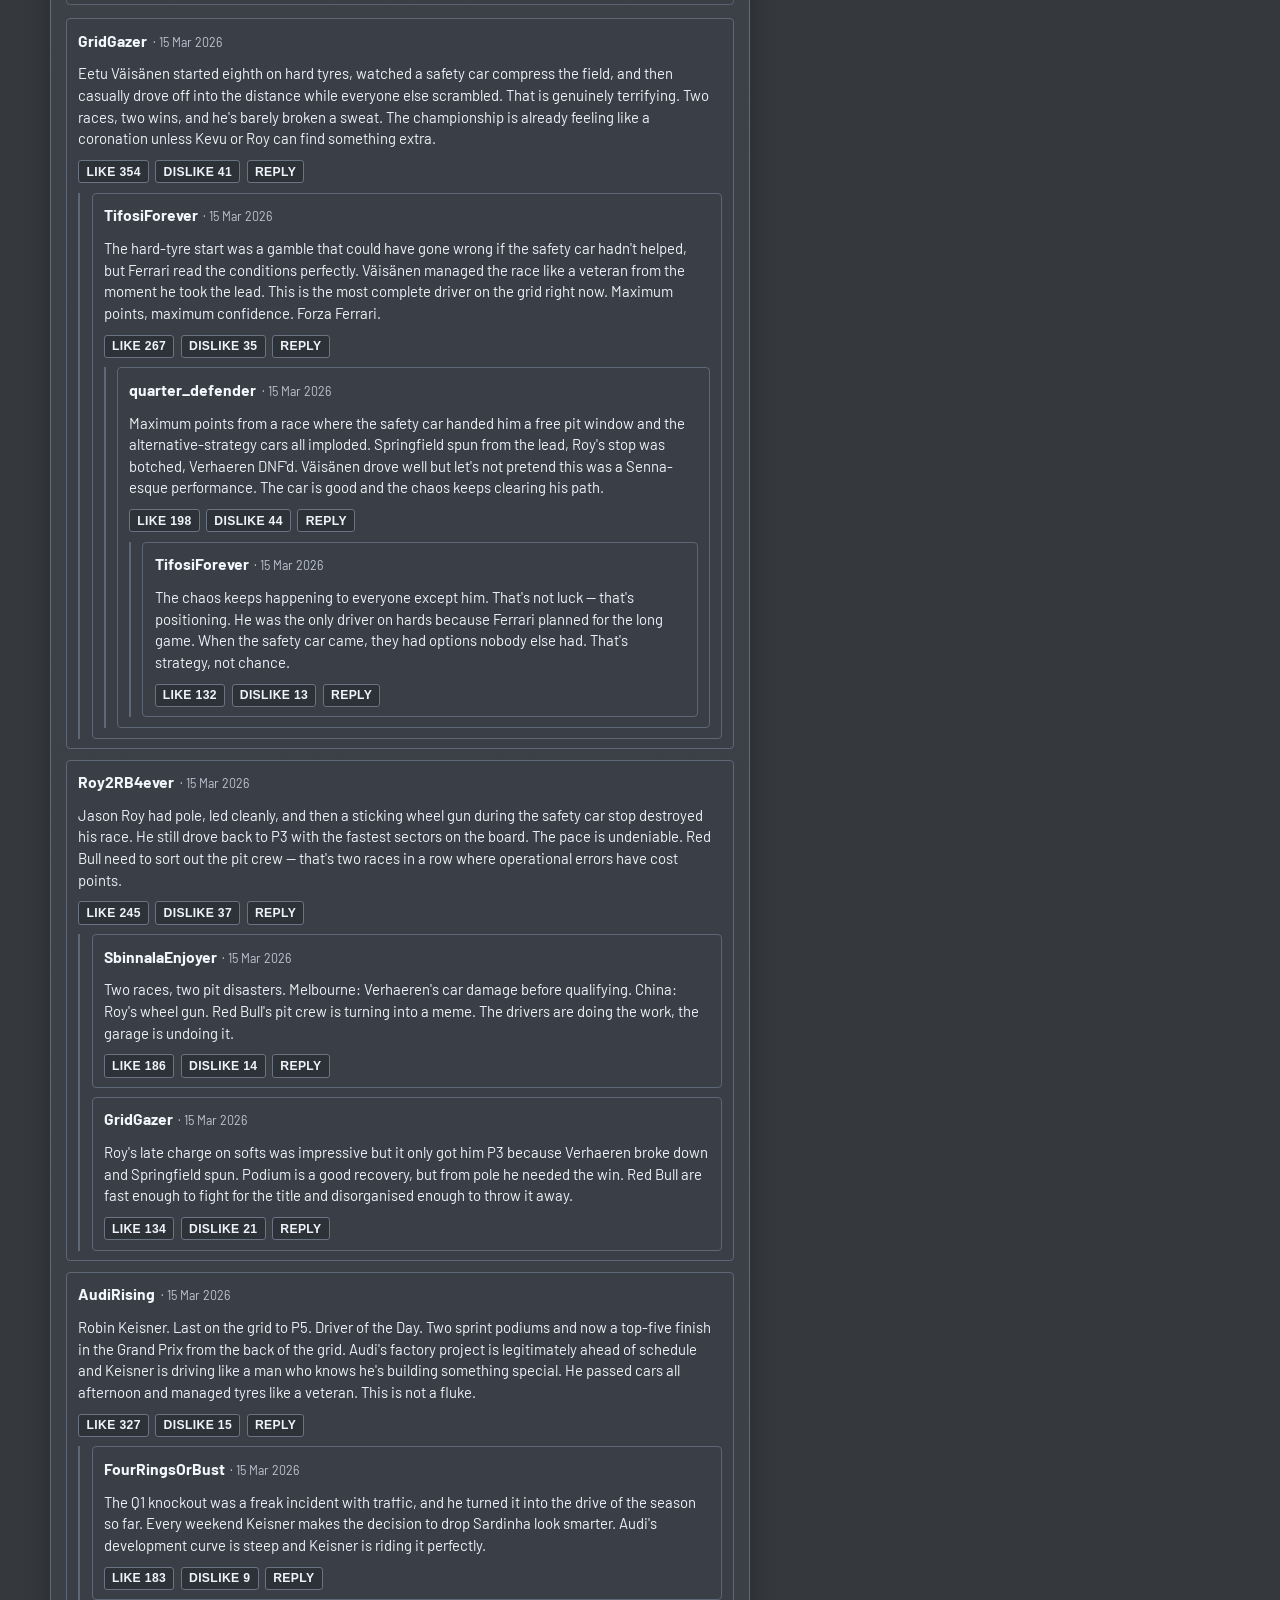
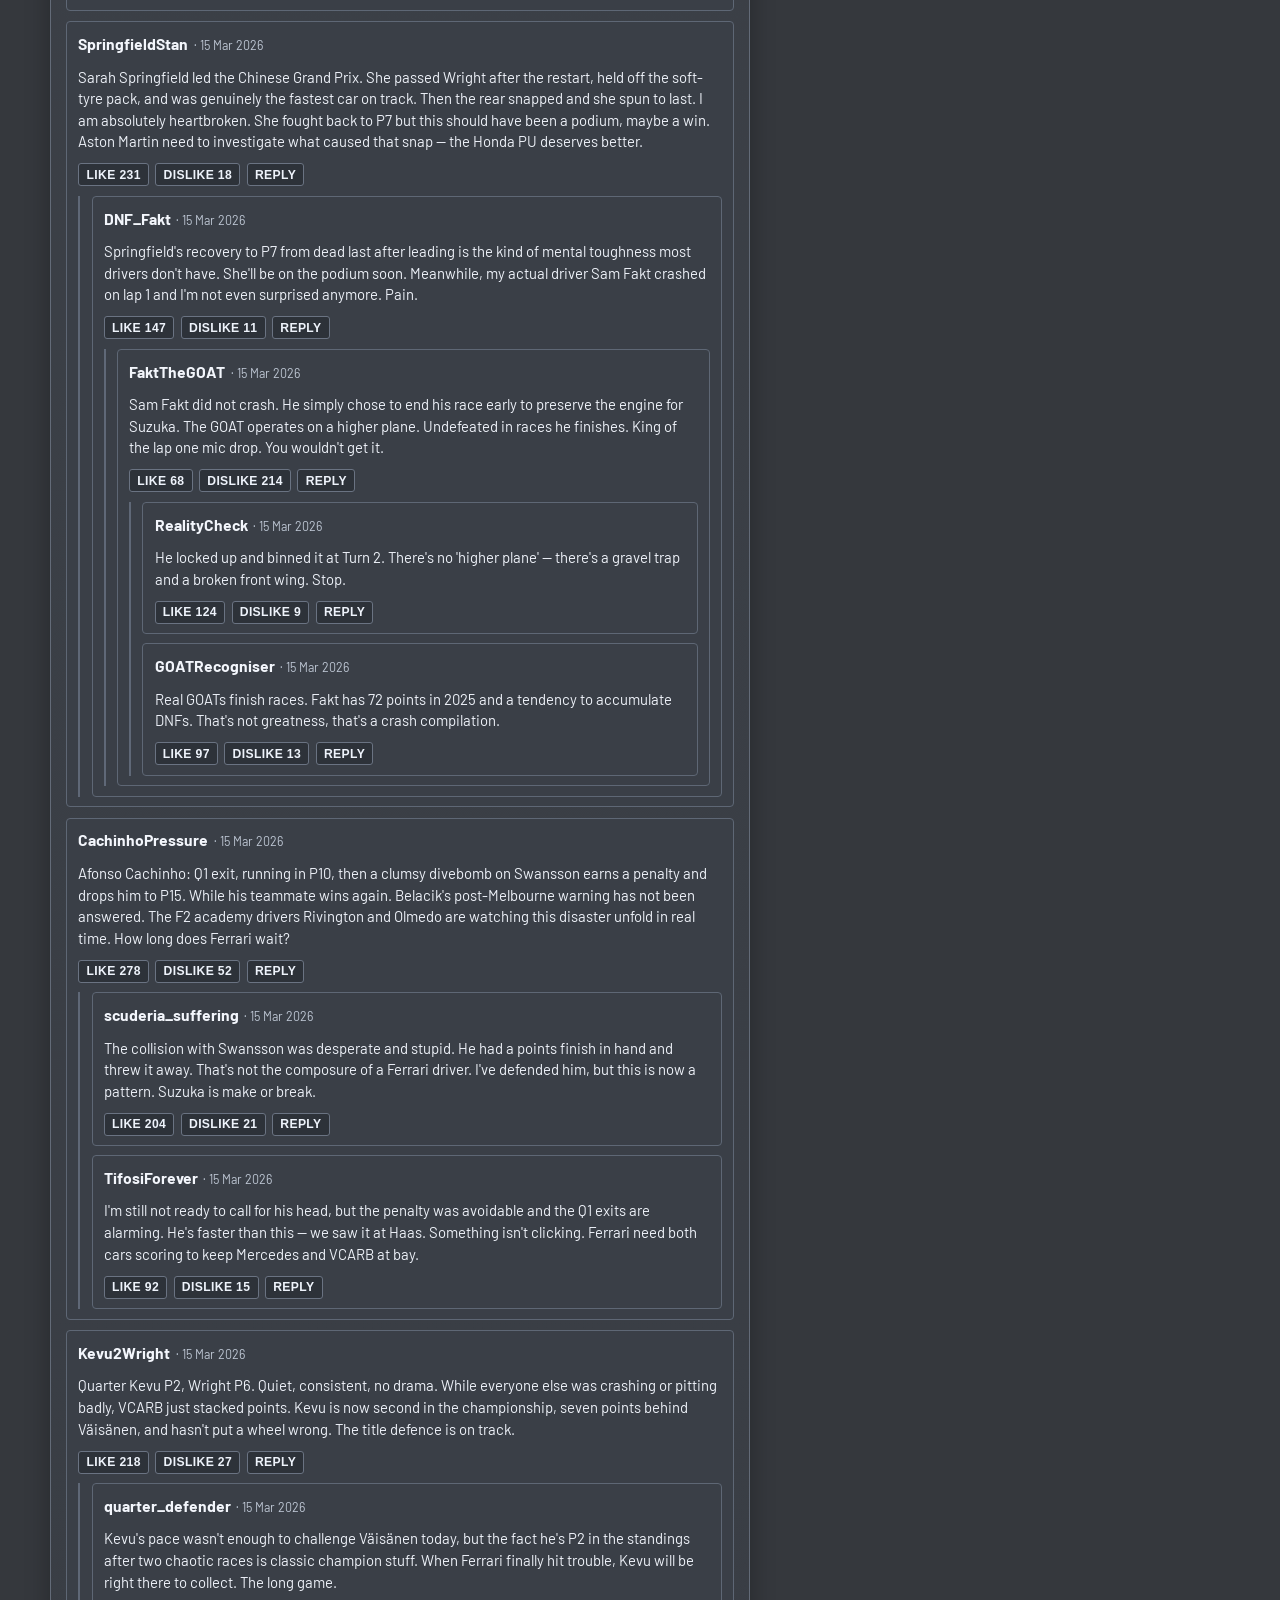
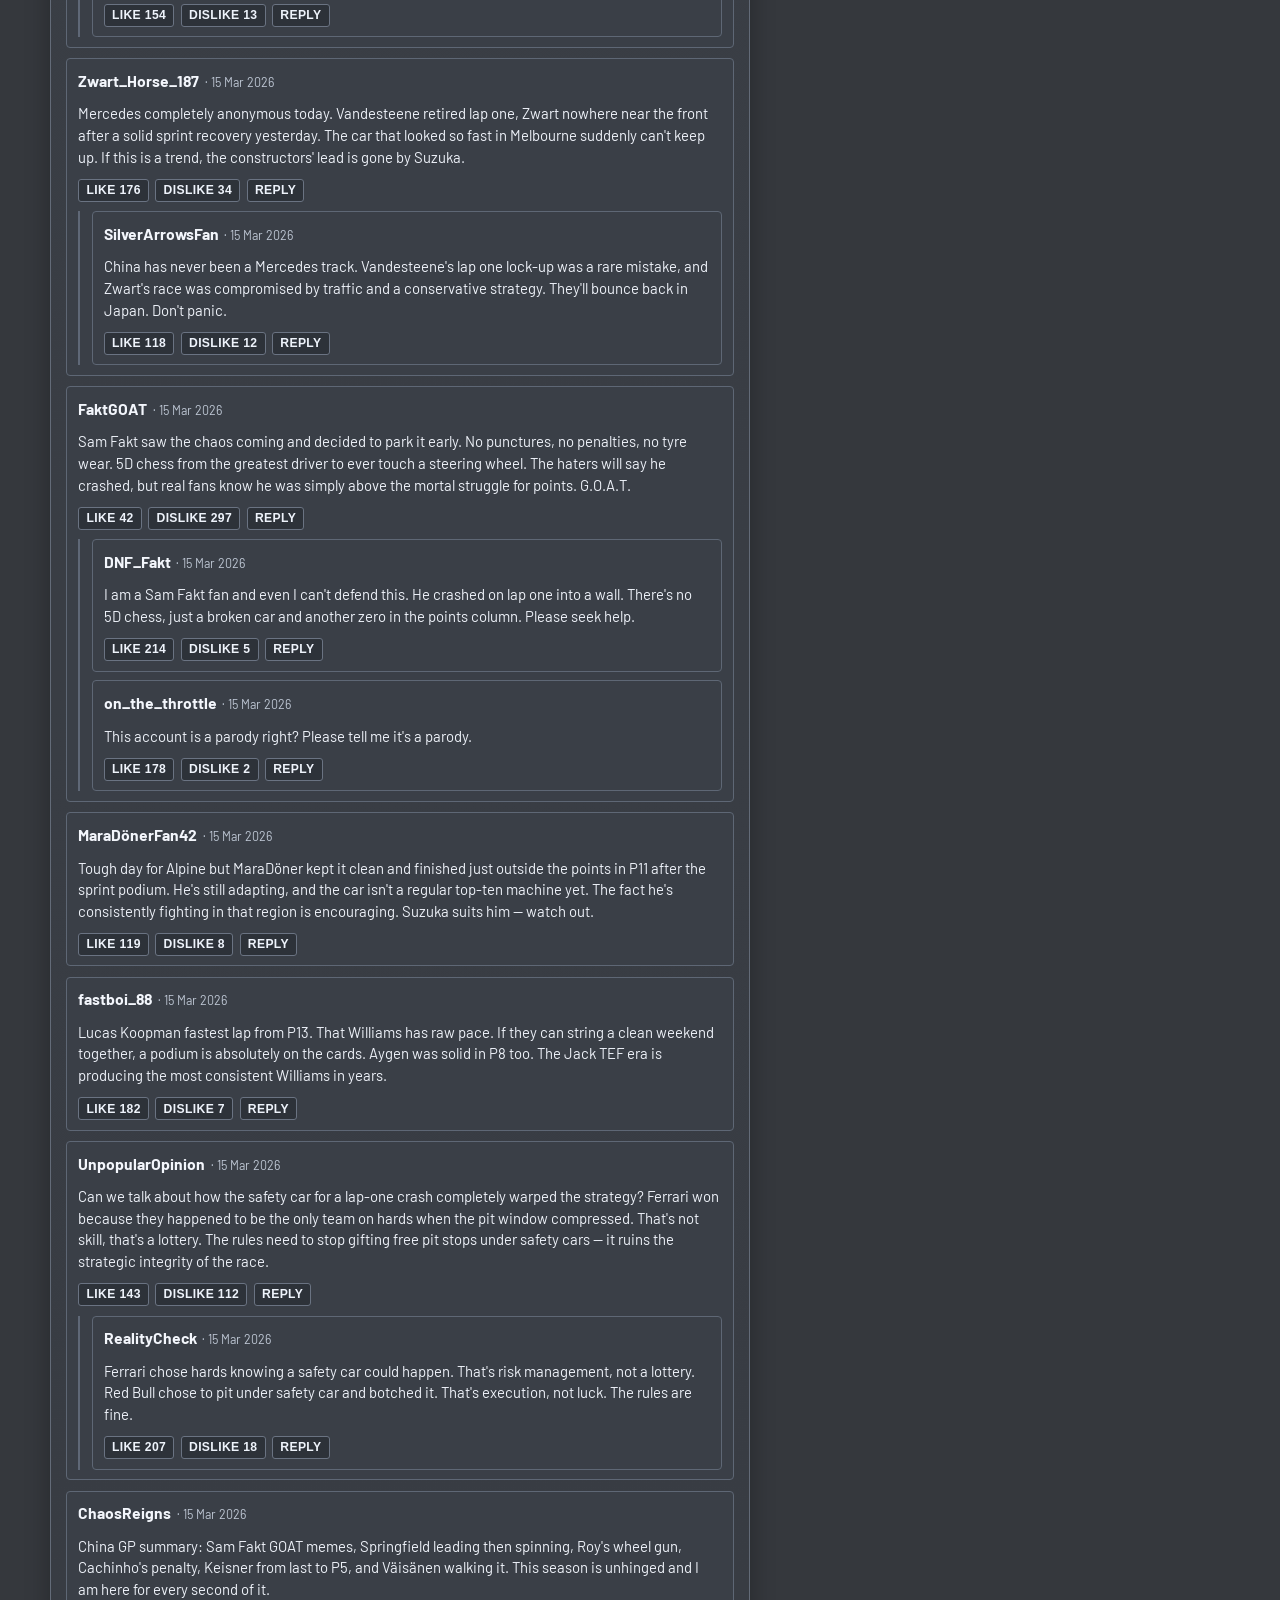
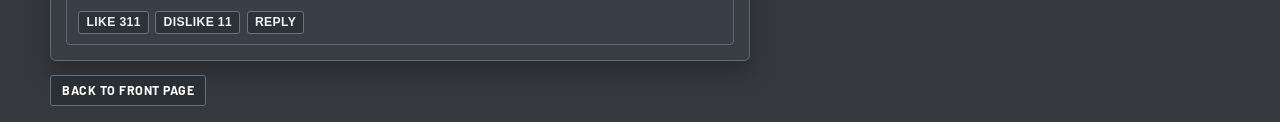
==== commit aaca250a: "Update article.html" ====
--- a/article.html
+++ b/article.html
@@ -4,6 +4,7 @@
   <meta charset="UTF-8">
   <meta name="viewport" content="width=device-width, initial-scale=1.0">
   <title>F1CC News Article</title>
+  	<link rel="icon" type="image/x-icon" href="/images/F1cc News Icon.ico">
   <link rel="preconnect" href="https://fonts.googleapis.com">
   <link rel="preconnect" href="https://fonts.gstatic.com" crossorigin>
   <link href="https://fonts.googleapis.com/css2?family=Barlow:wght@400;500;700;800&family=Barlow+Semi+Condensed:wght@500;700;800&display=swap" rel="stylesheet">
@@ -54,9 +55,9 @@
     .image-card { margin: 0.4rem 0 0.85rem; }
     .image-card img { display: block; width: 100%; max-height: 420px; object-fit: cover; border-radius: 4px; border: 1px solid #727b8a; }
     .image-card figcaption { margin-top: 0.35rem; color: #c3cbd8; font-size: 0.78rem; text-transform: uppercase; letter-spacing: 0.04em; }
-    .article-body h2 { margin: 1.05rem 0 0.45rem; font-family: "Barlow Semi Condensed", sans-serif; text-transform: uppercase; font-size: 1.08rem; border-left: 3px solid var(--brand); padding-left: 0.5rem; }
+    .article-body h2 { margin: 1.05rem 0 0.45rem; font-family: "Barlow Semi Condensed", sans-serif; text-transform: uppercase; font-size: 1.08rem; border-left: 3px solid var(--brand); padding-left: 0.45rem; }
     .article-body p { margin: 0.65rem 0; }
-    .back-link { display: inline-flex; margin-top: 0.9rem; color: #fff; text-decoration: none; background: #2a2e35; border: 1px solid #666f7c; border-radius: 3px; padding: 0.45rem 0.7rem; font-weight: 700; text-transform: uppercase; letter-spacing: 0.04em; }
+    .back-link { display: inline-flex; margin-top: 0.9rem; color: #fff; text-decoration: none; background: #2a2e35; border: 1px solid #666f7c; border-radius: 3px; padding: 0.45rem 0.7rem; font-weight: 700; text-transform: uppercase; font-size: 0.78rem; letter-spacing: 0.04em; }
     .back-link:hover { background: #3a4048; }
 
     .comments-wrap { margin-top: 1rem; border-top: 1px solid var(--line); padding-top: 0.9rem; }
@@ -207,7 +208,7 @@
     .side-list li:last-child { border-bottom: none; padding-bottom: 0; }
     .side-thumb { position: relative; margin-top: 0.8rem; border-radius: 3px; overflow: hidden; border: 1px solid #555d69; }
     .side-thumb img { display: block; width: 100%; height: auto; }
-    .img-placeholder { position: absolute; inset: 0; background: rgba(0,0,0,0.5); display: flex; align-items: center; justify-content: center; font-size: 0.75rem; text-transform: uppercase; font-weight: 600; color: rgba(255,255,255,0.7); }
+    .img-placeholder { position: absolute; inset: 0; background: rgba(0,0,0,0.5); display: flex; align-items: center; justify-content: center; font-size: 0.75rem; text-transform: uppercase; font-weight: 700; letter-spacing: 0.04em; }
 
     @media (max-width: 980px) {
       .frontpage { grid-template-columns: 1fr; }
@@ -223,7 +224,9 @@
   <main class="site-shell">
     <div class="sticky-header" style="position: sticky; top: 0; z-index: 100; padding-top: 0.6rem; padding-bottom: 0.8rem; margin-top: -0.6rem; background: var(--bg);">
       <header class="topbar">
-        <a href="index.html" style="text-decoration: none; color: inherit;"><h1 class="brand">F1CC <span>News</span></h1></a>
+        <a href="index.html" style="text-decoration: none; color: inherit; display: inline-block; max-width: 100%;">
+    <img src="/images/F1CC%20Header.png" alt="F1CC News" style="width: 20%; max-width: 1080px; height: auto; display: block;">
+</a>
         <div class="tagline">Independent Formula 1 Coverage | 2026 Edition</div>
       </header>
       <nav class="nav-row" style="margin-top: 0.55rem; background: #1f2227; border: 1px solid #4c525d; border-radius: var(--radius); display: flex; gap: 0.2rem; padding: 0.28rem; overflow-x: auto;" aria-label="Primary">
@@ -280,9 +283,17 @@
   <script src="sidebar.js"></script>
   <script src="stories.js"></script>
   <script>
+  function withCacheBust(url) {
+    const separator = url.includes('?') ? '&' : '?';
+    return `${url}${separator}v=${Date.now()}`;
+  }
+
   async function loadCommentsForStory(storyKey) {
     try {
-      const res = await fetch(`news/comments/${encodeURIComponent(storyKey)}.json`);
+      const res = await fetch(
+        withCacheBust(`news/comments/${encodeURIComponent(storyKey)}.json`),
+        { cache: 'no-store' }
+      );
       if (!res.ok) {
         return { enableVoteDrift: false, comments: [] };
       }
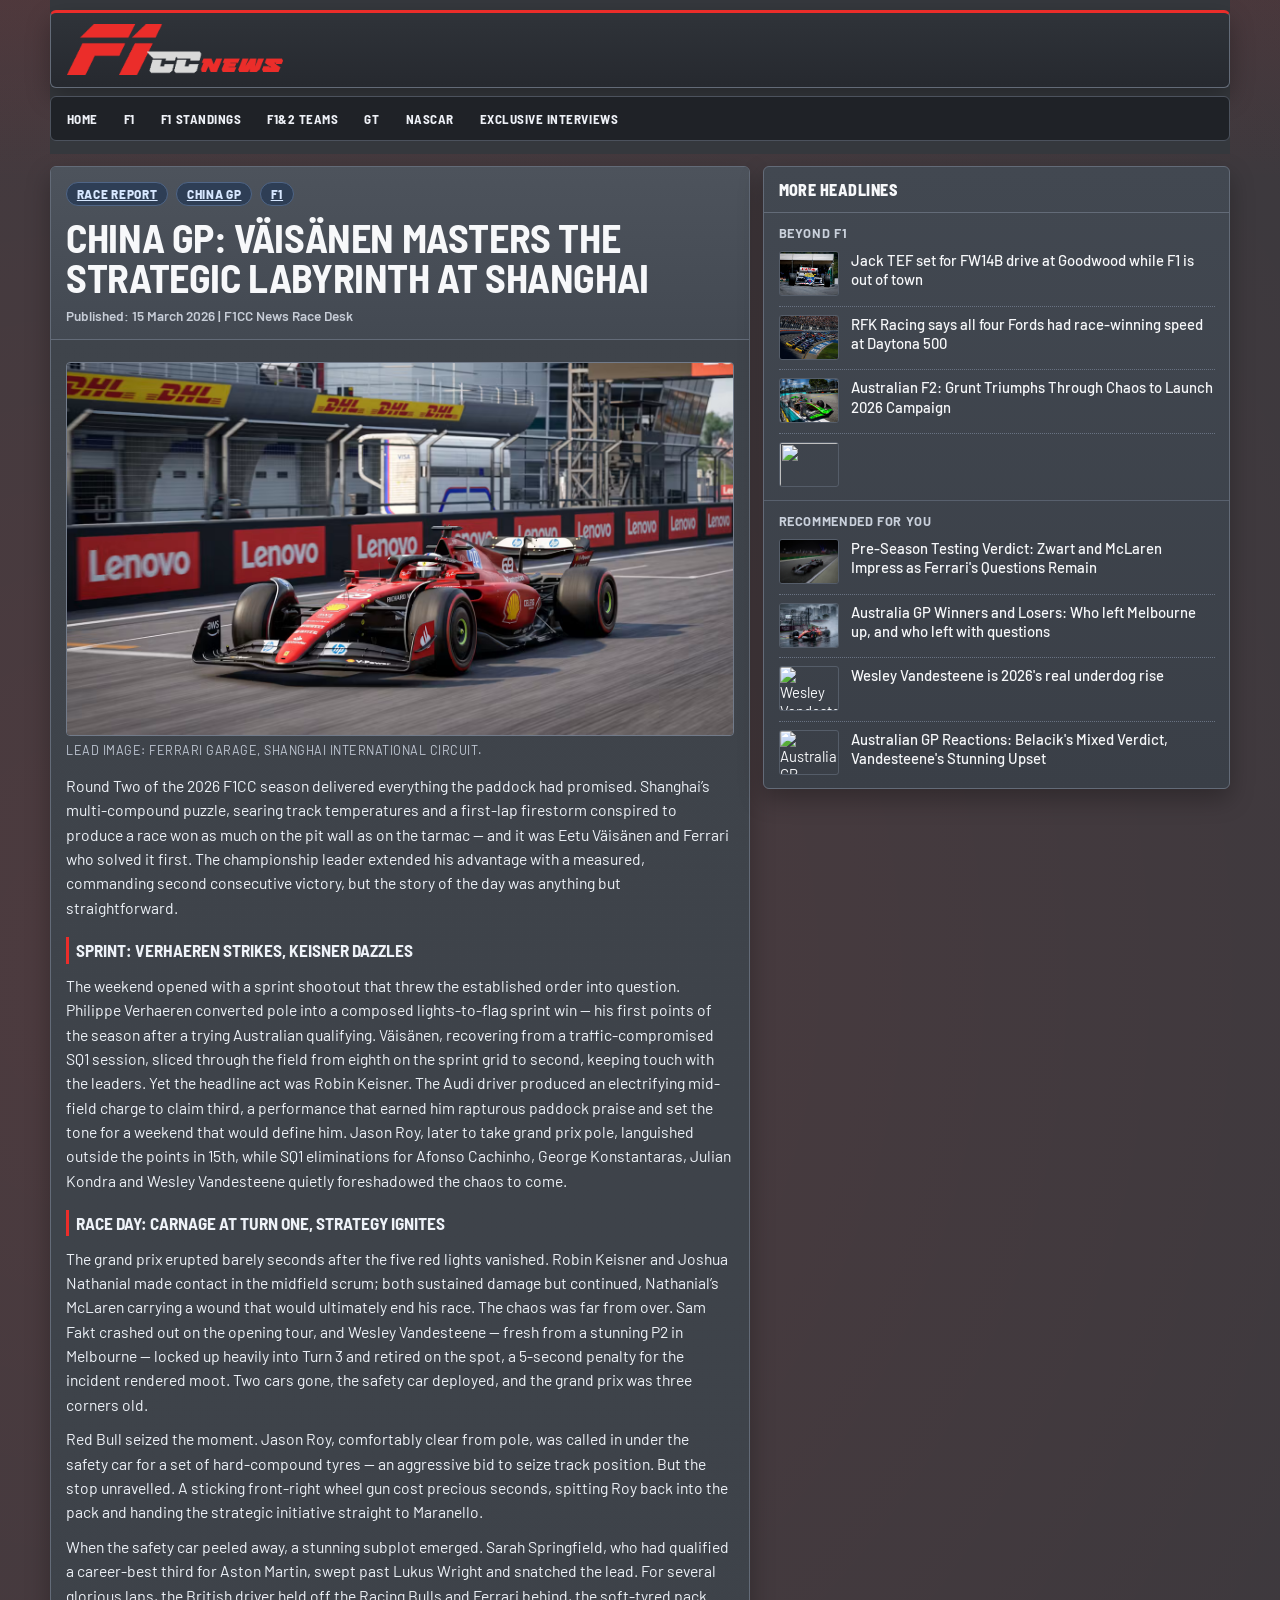
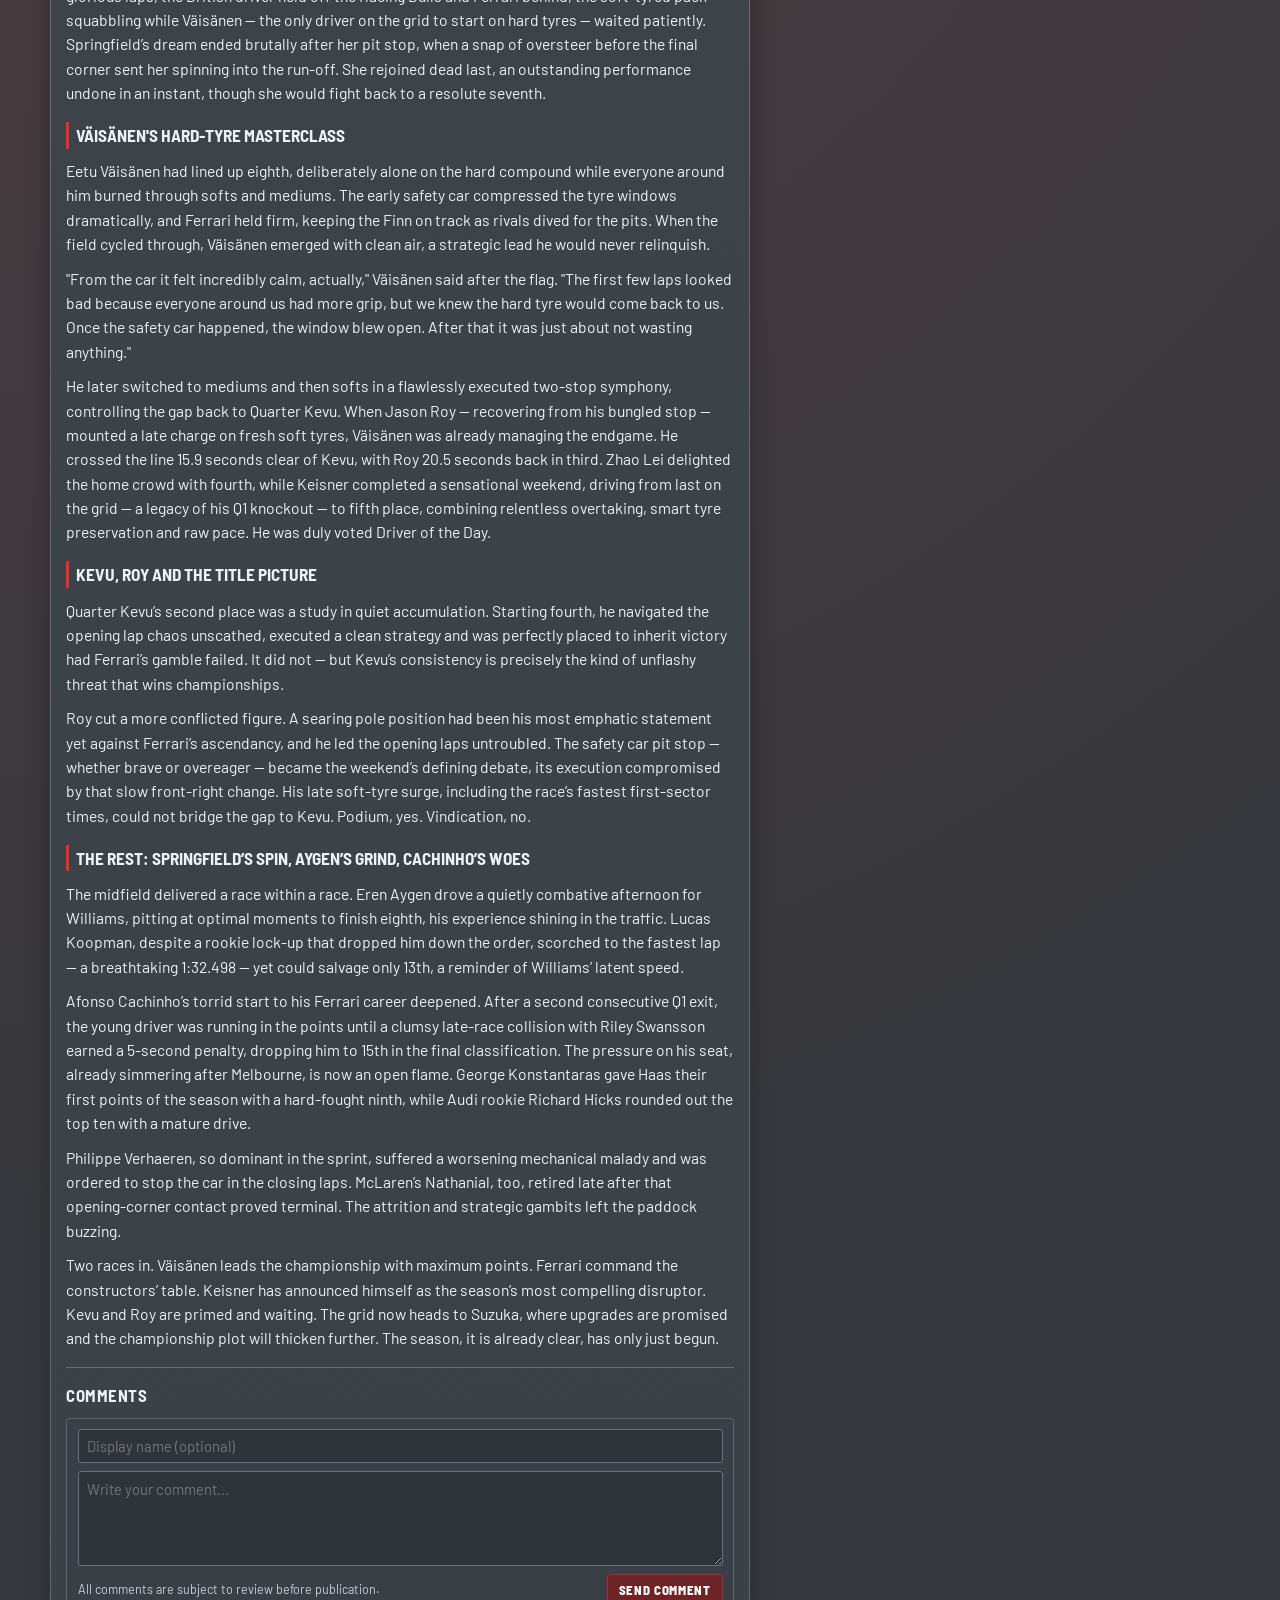
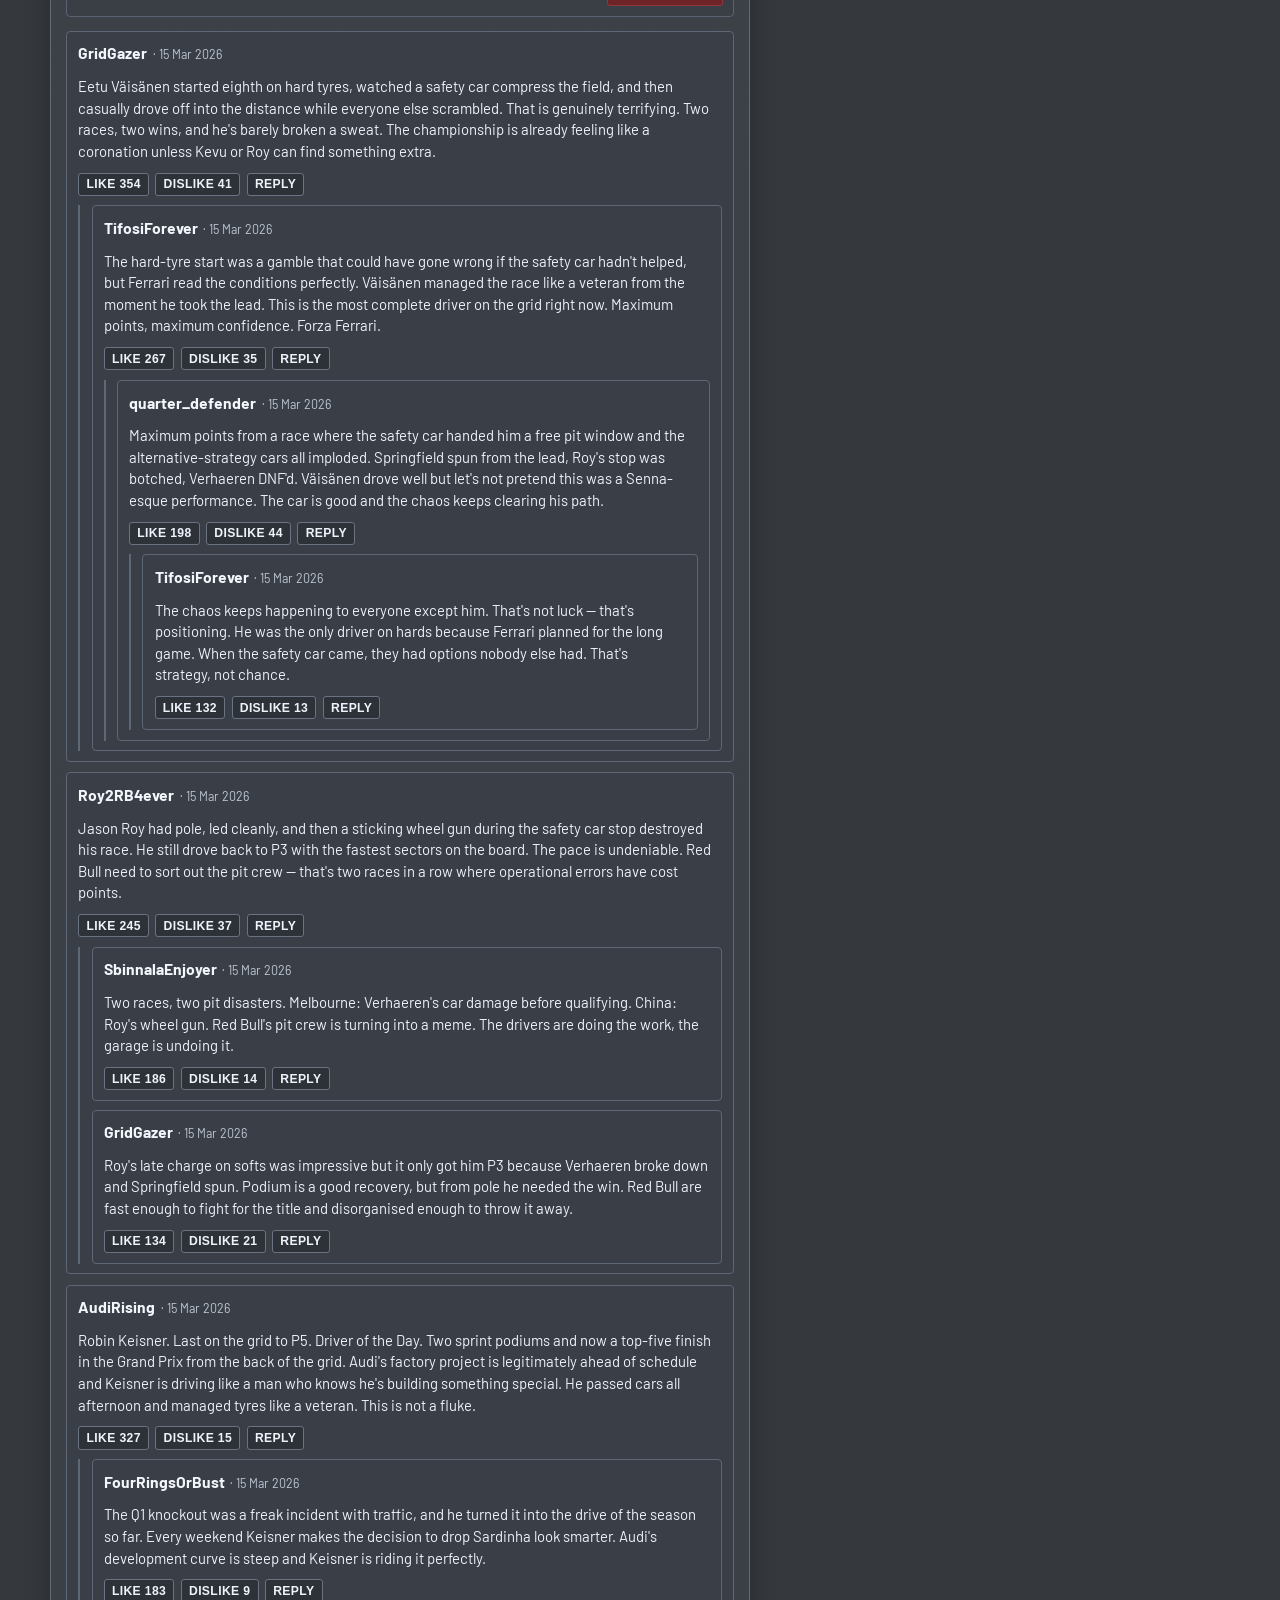
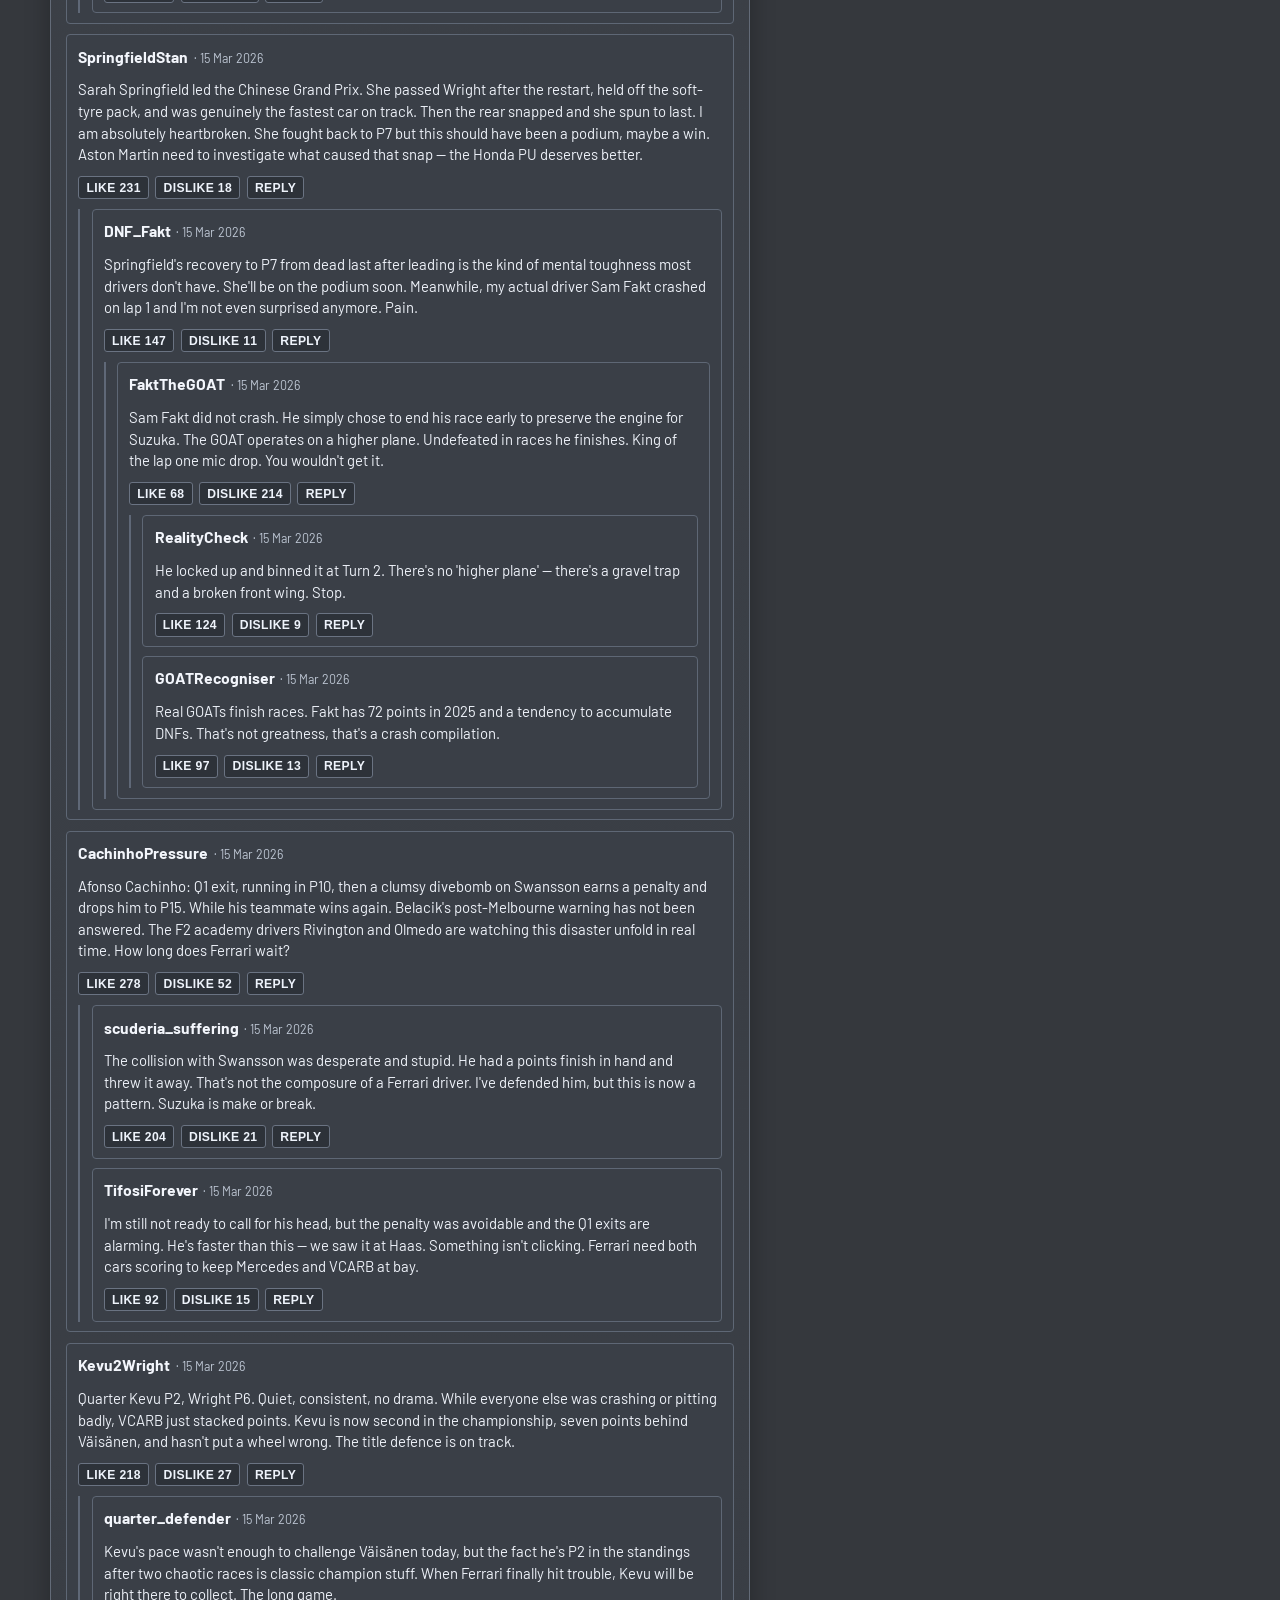
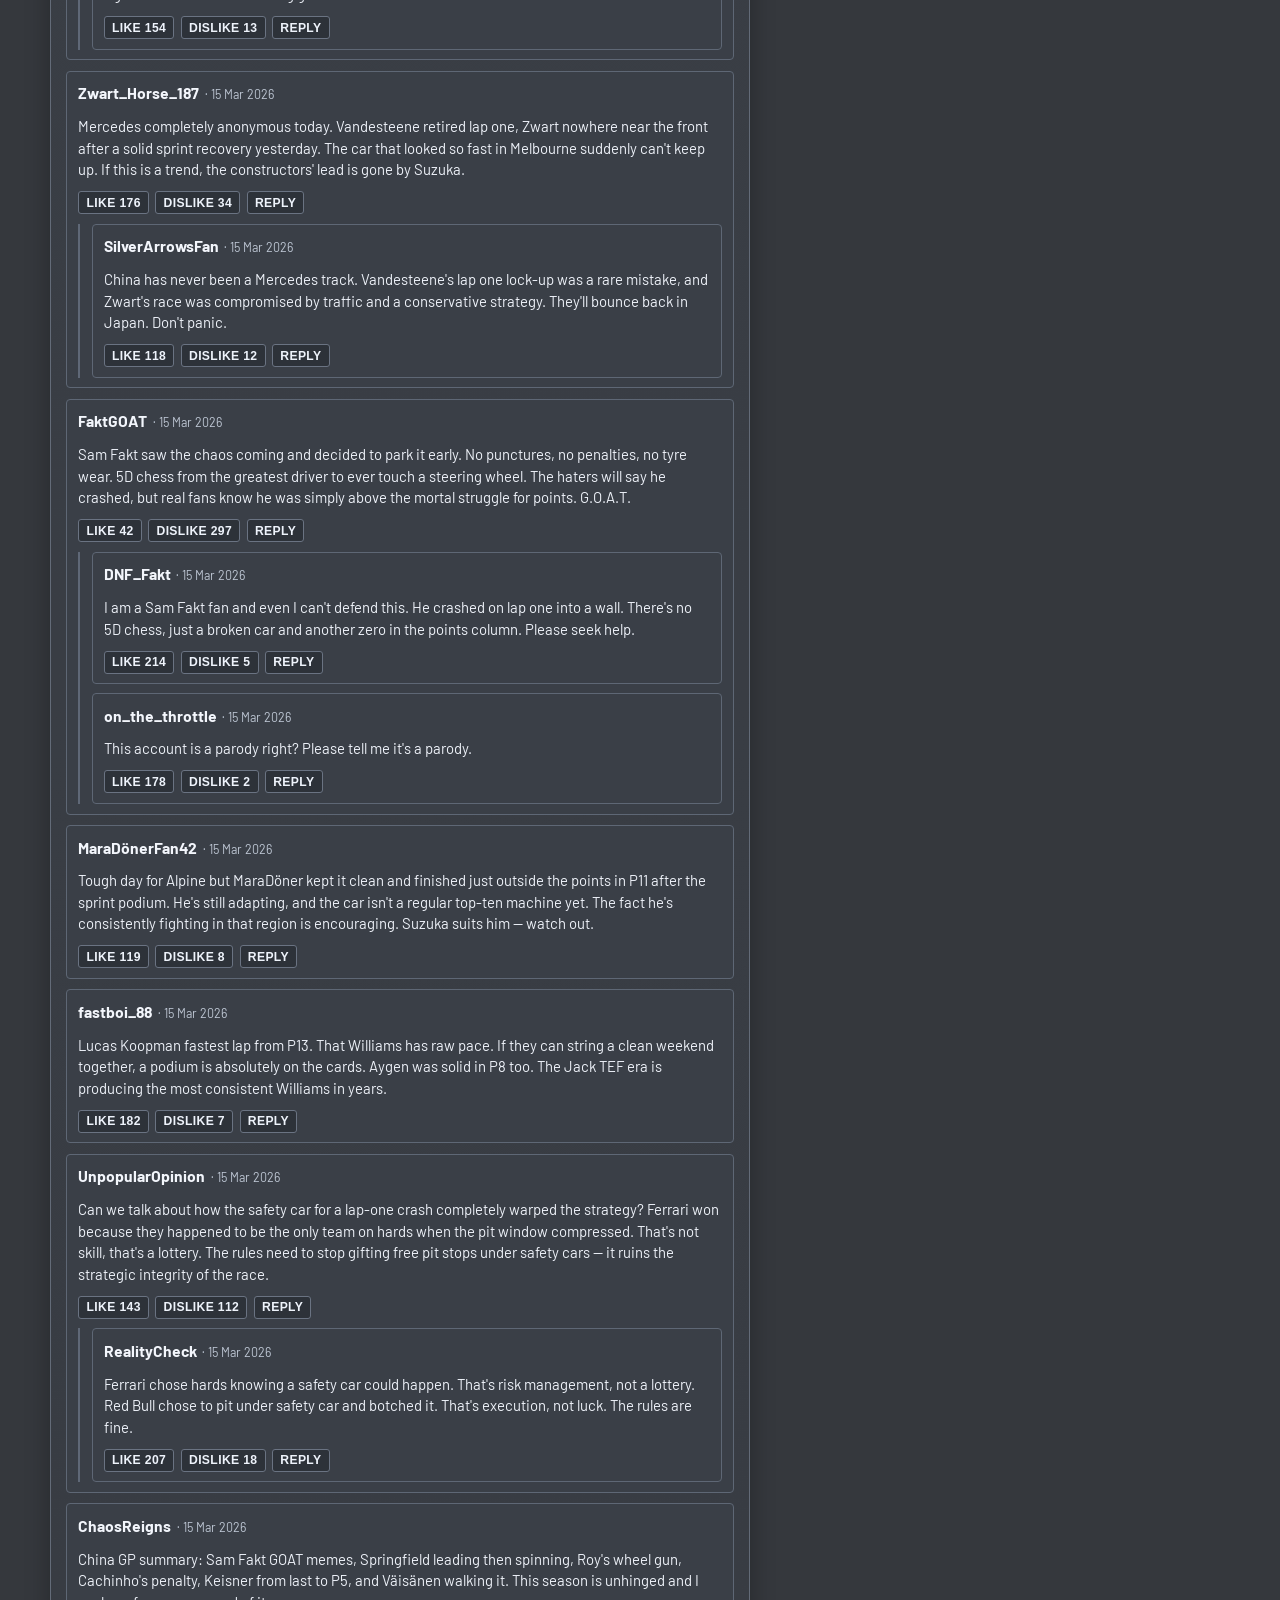
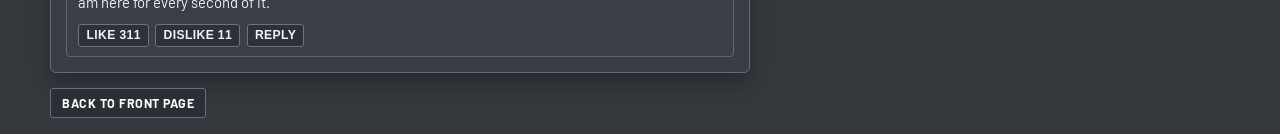
==== commit 52ac7d29: "Update article.html" ====
--- a/article.html
+++ b/article.html
@@ -4,7 +4,7 @@
   <meta charset="UTF-8">
   <meta name="viewport" content="width=device-width, initial-scale=1.0">
   <title>F1CC News Article</title>
-  	<link rel="icon" type="image/x-icon" href="/images/F1cc News Icon.ico">
+  <link rel="icon" type="image/x-icon" href="images/F1cc%20News%20Icon.ico">
   <link rel="preconnect" href="https://fonts.googleapis.com">
   <link rel="preconnect" href="https://fonts.gstatic.com" crossorigin>
   <link href="https://fonts.googleapis.com/css2?family=Barlow:wght@400;500;700;800&family=Barlow+Semi+Condensed:wght@500;700;800&display=swap" rel="stylesheet">
@@ -225,19 +225,18 @@
     <div class="sticky-header" style="position: sticky; top: 0; z-index: 100; padding-top: 0.6rem; padding-bottom: 0.8rem; margin-top: -0.6rem; background: var(--bg);">
       <header class="topbar">
         <a href="index.html" style="text-decoration: none; color: inherit; display: inline-block; max-width: 100%;">
-    <img src="/images/F1CC%20Header.png" alt="F1CC News" style="width: 20%; max-width: 1080px; height: auto; display: block;">
+    <img src="images/F1CC%20Header.png" alt="F1CC News" style="width: 20%; max-width: 1080px; height: auto; display: block;">
 </a>
-        <div class="tagline">Independent Formula 1 Coverage | 2026 Edition</div>
-      </header>
-      <nav class="nav-row" style="margin-top: 0.55rem; background: #1f2227; border: 1px solid #4c525d; border-radius: var(--radius); display: flex; gap: 0.2rem; padding: 0.28rem; overflow-x: auto;" aria-label="Primary">
-        <a class="nav-link active" href="index.html" style="color: #eef1f7; text-decoration: none; text-transform: uppercase; font-family: 'Barlow Semi Condensed', sans-serif; font-weight: 700; letter-spacing: 0.04em; font-size: 0.82rem; padding: 0.5rem 0.65rem; border-radius: 3px; white-space: nowrap;">News</a>
-        <a class="nav-link" href="#" style="color: #eef1f7; text-decoration: none; text-transform: uppercase; font-family: 'Barlow Semi Condensed', sans-serif; font-weight: 700; letter-spacing: 0.04em; font-size: 0.82rem; padding: 0.5rem 0.65rem; border-radius: 3px; white-space: nowrap;">Race Center</a>
-        <a class="nav-link" href="https://jrfoster09.github.io/f1cc-wiki/pages/season.html?year=2026" style="color: #eef1f7; text-decoration: none; text-transform: uppercase; font-family: 'Barlow Semi Condensed', sans-serif; font-weight: 700; letter-spacing: 0.04em; font-size: 0.82rem; padding: 0.5rem 0.65rem; border-radius: 3px; white-space: nowrap;">Standings</a>
-        <a class="nav-link" href="#" style="color: #eef1f7; text-decoration: none; text-transform: uppercase; font-family: 'Barlow Semi Condensed', sans-serif; font-weight: 700; letter-spacing: 0.04em; font-size: 0.82rem; padding: 0.5rem 0.65rem; border-radius: 3px; white-space: nowrap;">Interviews</a>
-        <a class="nav-link" href="#" style="color: #eef1f7; text-decoration: none; text-transform: uppercase; font-family: 'Barlow Semi Condensed', sans-serif; font-weight: 700; letter-spacing: 0.04em; font-size: 0.82rem; padding: 0.5rem 0.65rem; border-radius: 3px; white-space: nowrap;">Analysis</a>
-        <a class="nav-link" href="#" style="color: #eef1f7; text-decoration: none; text-transform: uppercase; font-family: 'Barlow Semi Condensed', sans-serif; font-weight: 700; letter-spacing: 0.04em; font-size: 0.82rem; padding: 0.5rem 0.65rem; border-radius: 3px; white-space: nowrap;">Schedules</a>
-        <a class="nav-link" href="https://jrfoster09.github.io/f1cc-wiki/pages/teams.html" style="color: #eef1f7; text-decoration: none; text-transform: uppercase; font-family: 'Barlow Semi Condensed', sans-serif; font-weight: 700; letter-spacing: 0.04em; font-size: 0.82rem; padding: 0.5rem 0.65rem; border-radius: 3px; white-space: nowrap;">Teams</a>
-      </nav>
+   </header>
+        <nav class="nav-row" style="margin-top: 0.55rem; background: #1f2227; border: 1px solid #4c525d; border-radius: var(--radius); display: flex; gap: 0.2rem; padding: 0.28rem; overflow-x: auto;">
+          <a class="nav-link active" href="index.html" style="color: #eef1f7; text-decoration: none; text-transform: uppercase; font-family: 'Barlow Semi Condensed', sans-serif; font-weight: 700; letter-spacing: 0.04em; font-size: 0.82rem; padding: 0.5rem 0.65rem; border-radius: 3px; border: 1px solid transparent; white-space: nowrap;">Home</a>
+          <a class="nav-link" href="#" style="color: #eef1f7; text-decoration: none; text-transform: uppercase; font-family: 'Barlow Semi Condensed', sans-serif; font-weight: 700; letter-spacing: 0.04em; font-size: 0.82rem; padding: 0.5rem 0.65rem; border-radius: 3px; border: 1px solid transparent; white-space: nowrap;">F1</a>
+          <a class="nav-link" href="https://jrfoster09.github.io/f1cc-wiki/pages/season.html?year=2026" style="color: #eef1f7; text-decoration: none; text-transform: uppercase; font-family: 'Barlow Semi Condensed', sans-serif; font-weight: 700; letter-spacing: 0.04em; font-size: 0.82rem; padding: 0.5rem 0.65rem; border-radius: 3px; border: 1px solid transparent; white-space: nowrap;">F1 Standings</a>
+          <a class="nav-link" href="https://jrfoster09.github.io/f1cc-wiki/pages/teams.html" style="color: #eef1f7; text-decoration: none; text-transform: uppercase; font-family: 'Barlow Semi Condensed', sans-serif; font-weight: 700; letter-spacing: 0.04em; font-size: 0.82rem; padding: 0.5rem 0.65rem; border-radius: 3px; border: 1px solid transparent; white-space: nowrap;">F1&2 Teams</a>
+          <a class="nav-link" href="#" style="color: #eef1f7; text-decoration: none; text-transform: uppercase; font-family: 'Barlow Semi Condensed', sans-serif; font-weight: 700; letter-spacing: 0.04em; font-size: 0.82rem; padding: 0.5rem 0.65rem; border-radius: 3px; border: 1px solid transparent; white-space: nowrap;">GT</a>
+          <a class="nav-link" href="#" style="color: #eef1f7; text-decoration: none; text-transform: uppercase; font-family: 'Barlow Semi Condensed', sans-serif; font-weight: 700; letter-spacing: 0.04em; font-size: 0.82rem; padding: 0.5rem 0.65rem; border-radius: 3px; border: 1px solid transparent; white-space: nowrap;">NASCAR</a>
+          <a class="nav-link" href="#" style="color: #eef1f7; text-decoration: none; text-transform: uppercase; font-family: 'Barlow Semi Condensed', sans-serif; font-weight: 700; letter-spacing: 0.04em; font-size: 0.82rem; padding: 0.5rem 0.65rem; border-radius: 3px; border: 1px solid transparent; white-space: nowrap;">Exclusive Interviews</a>
+        </nav>
     </div>
 
     <div class="frontpage">
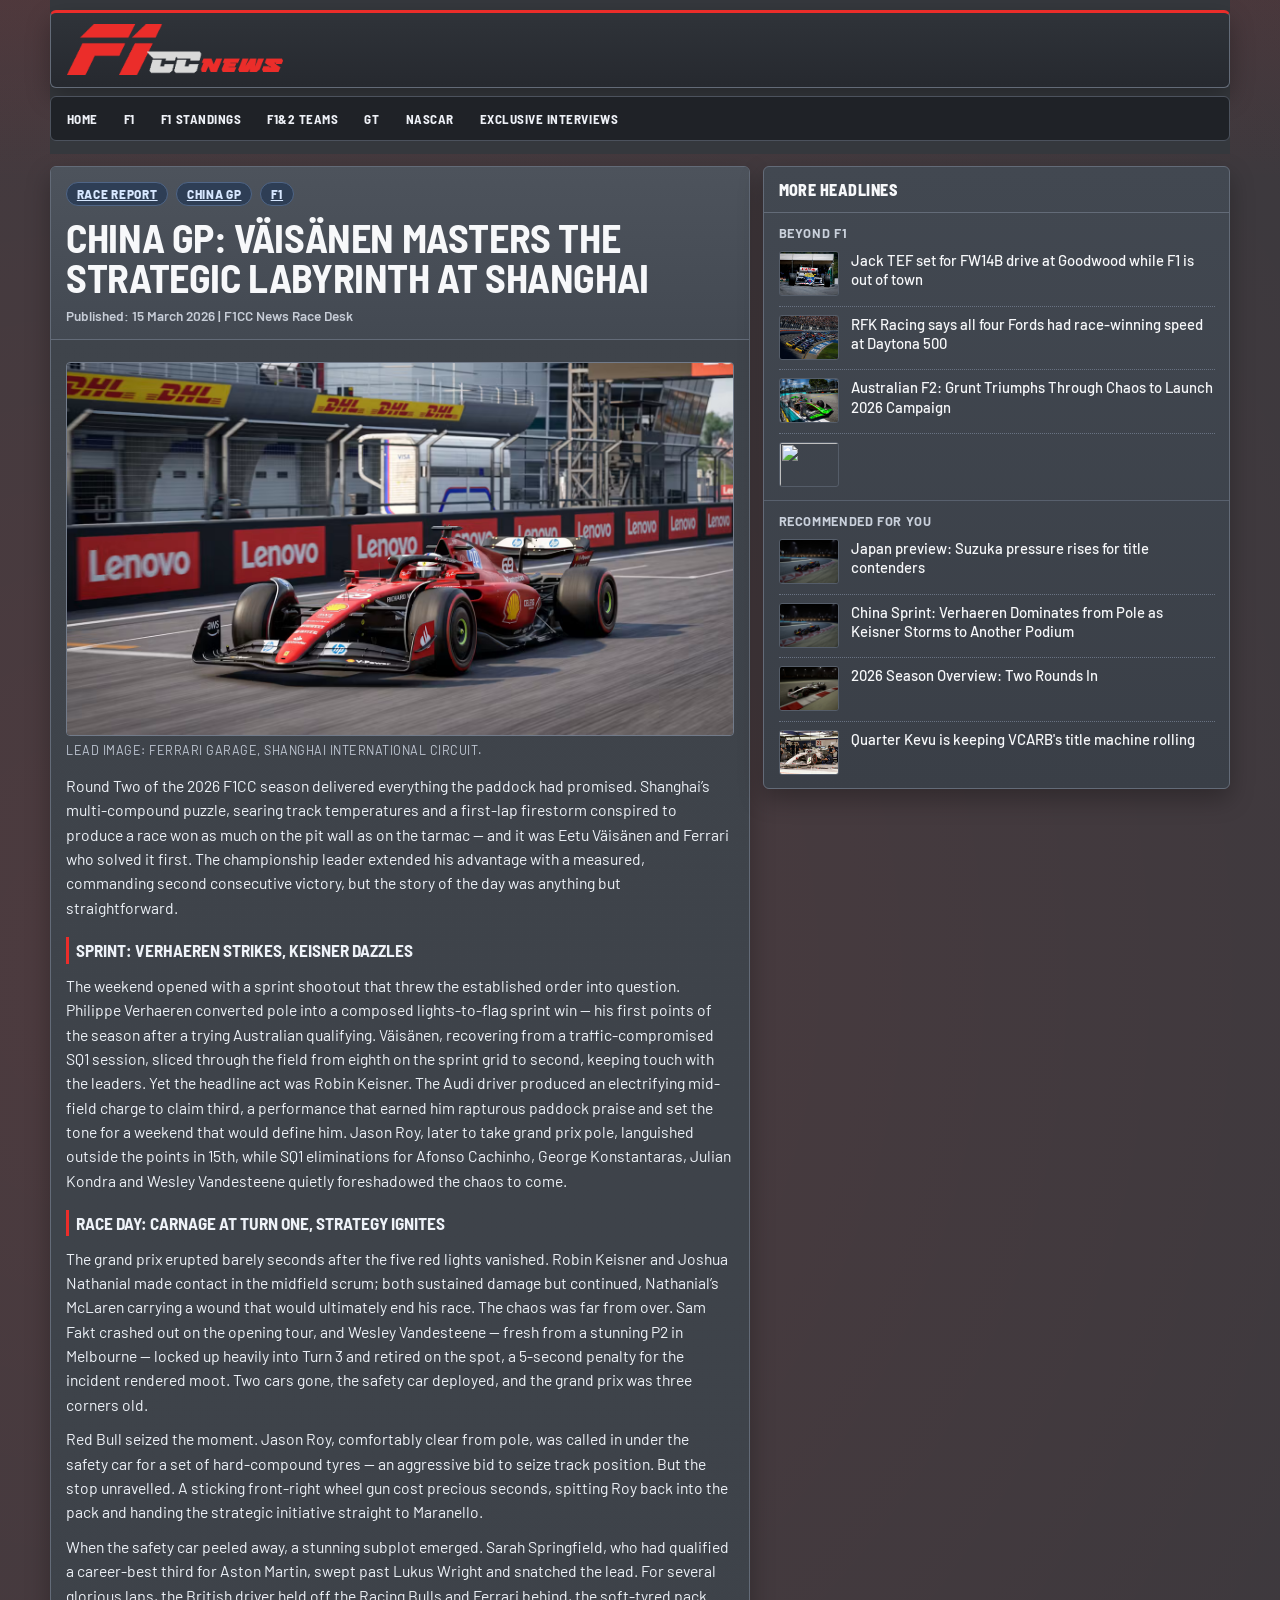
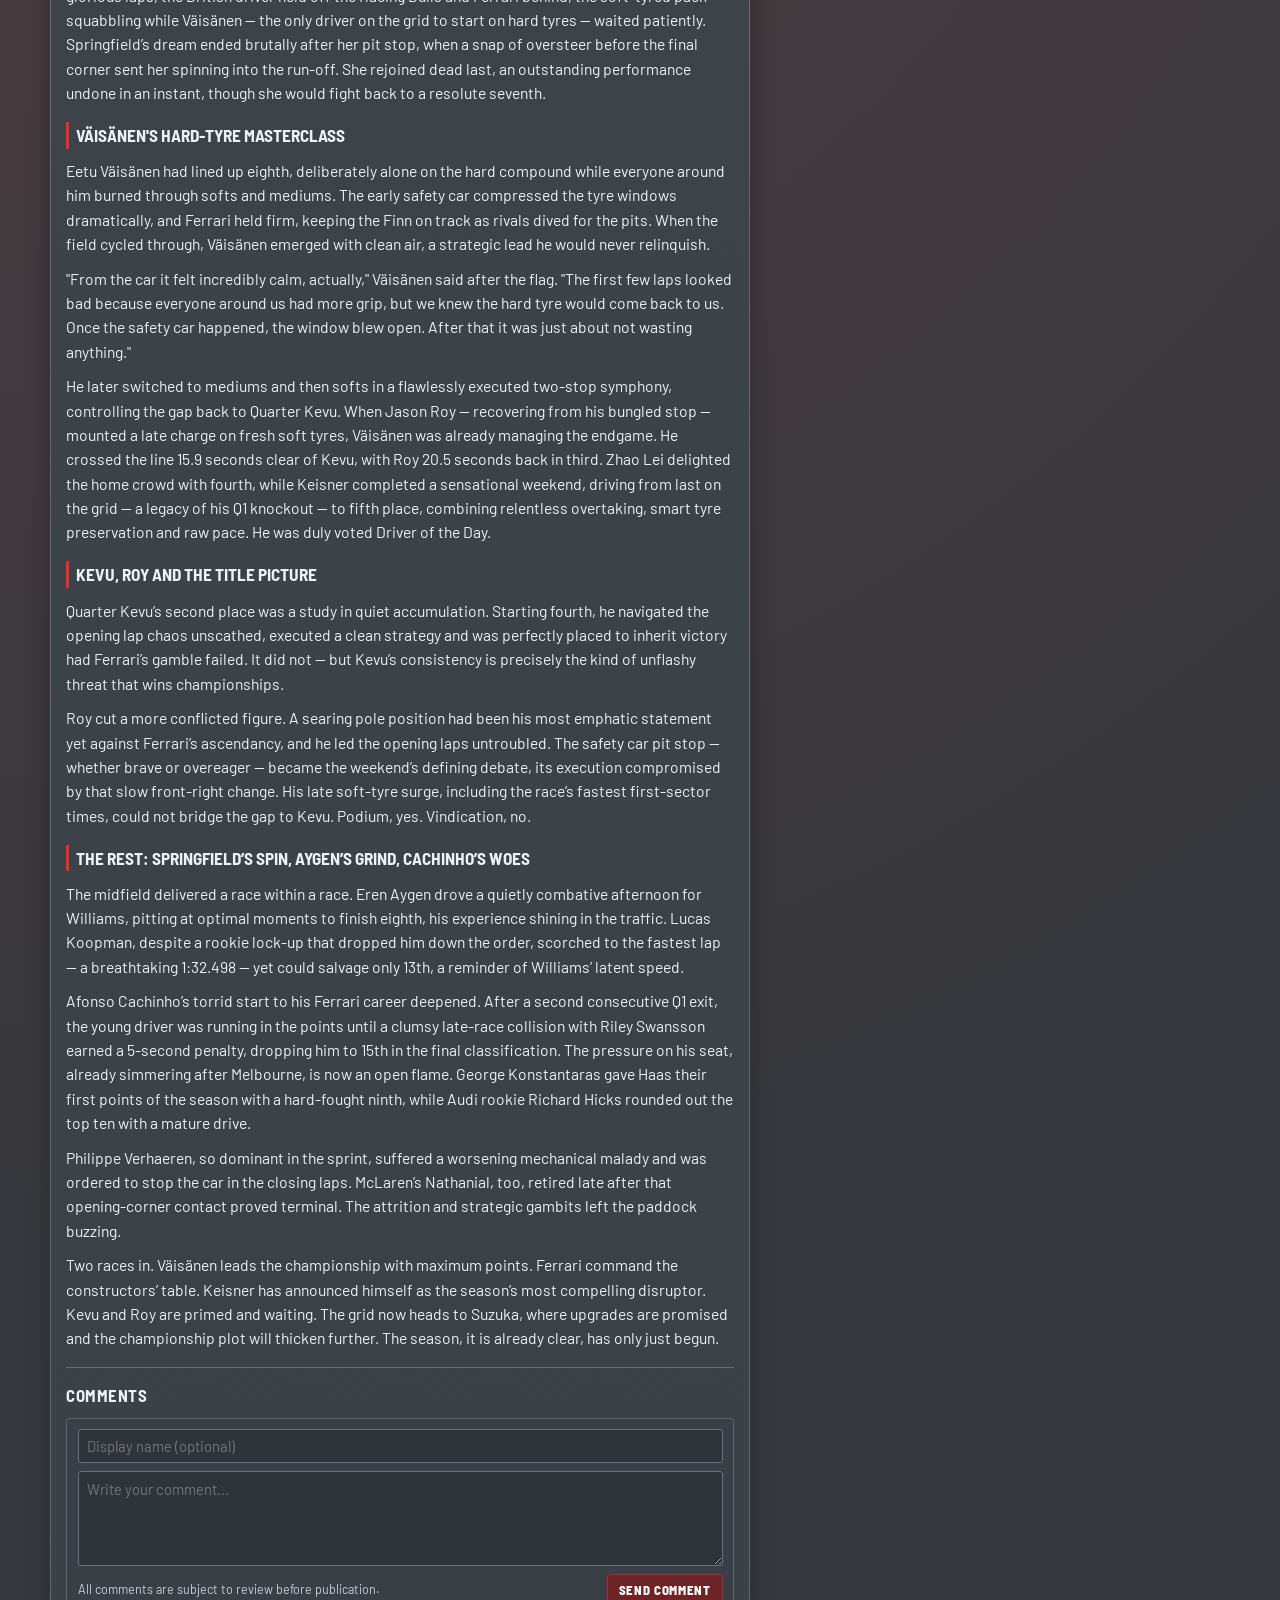
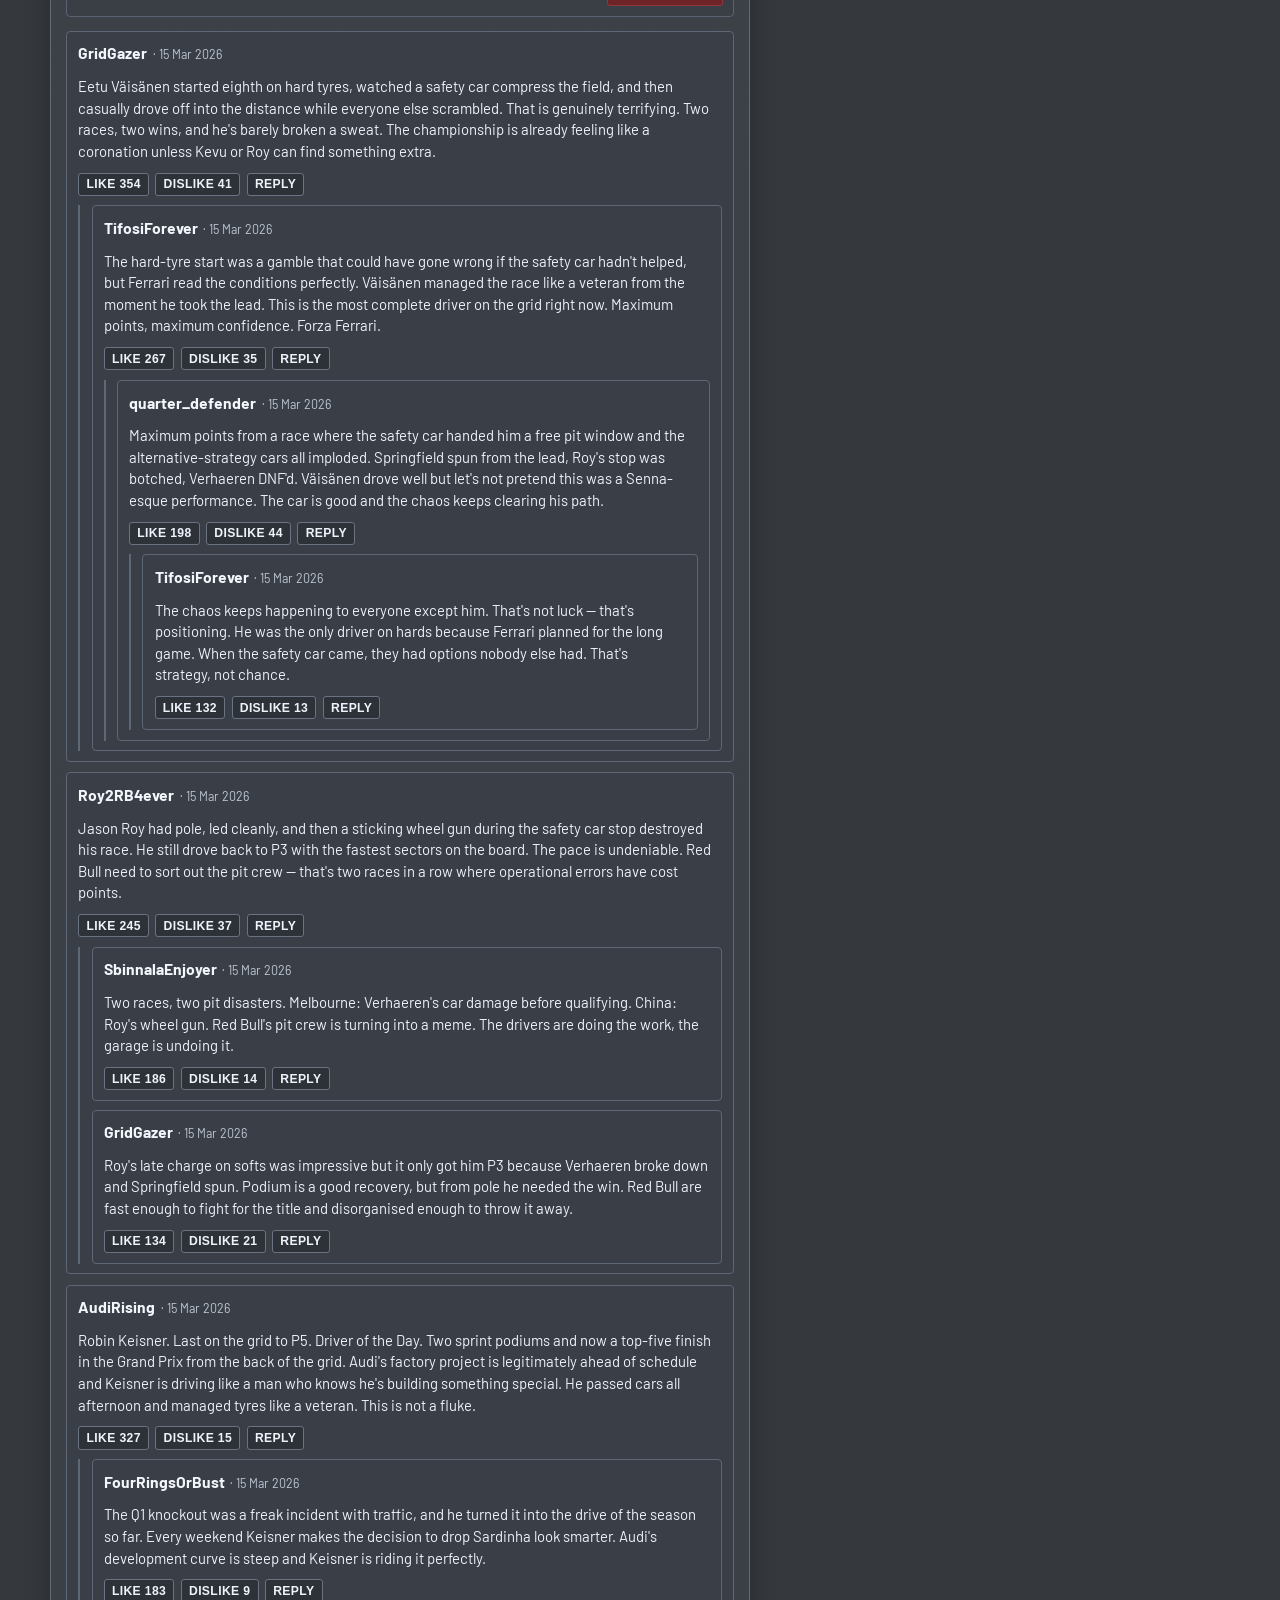
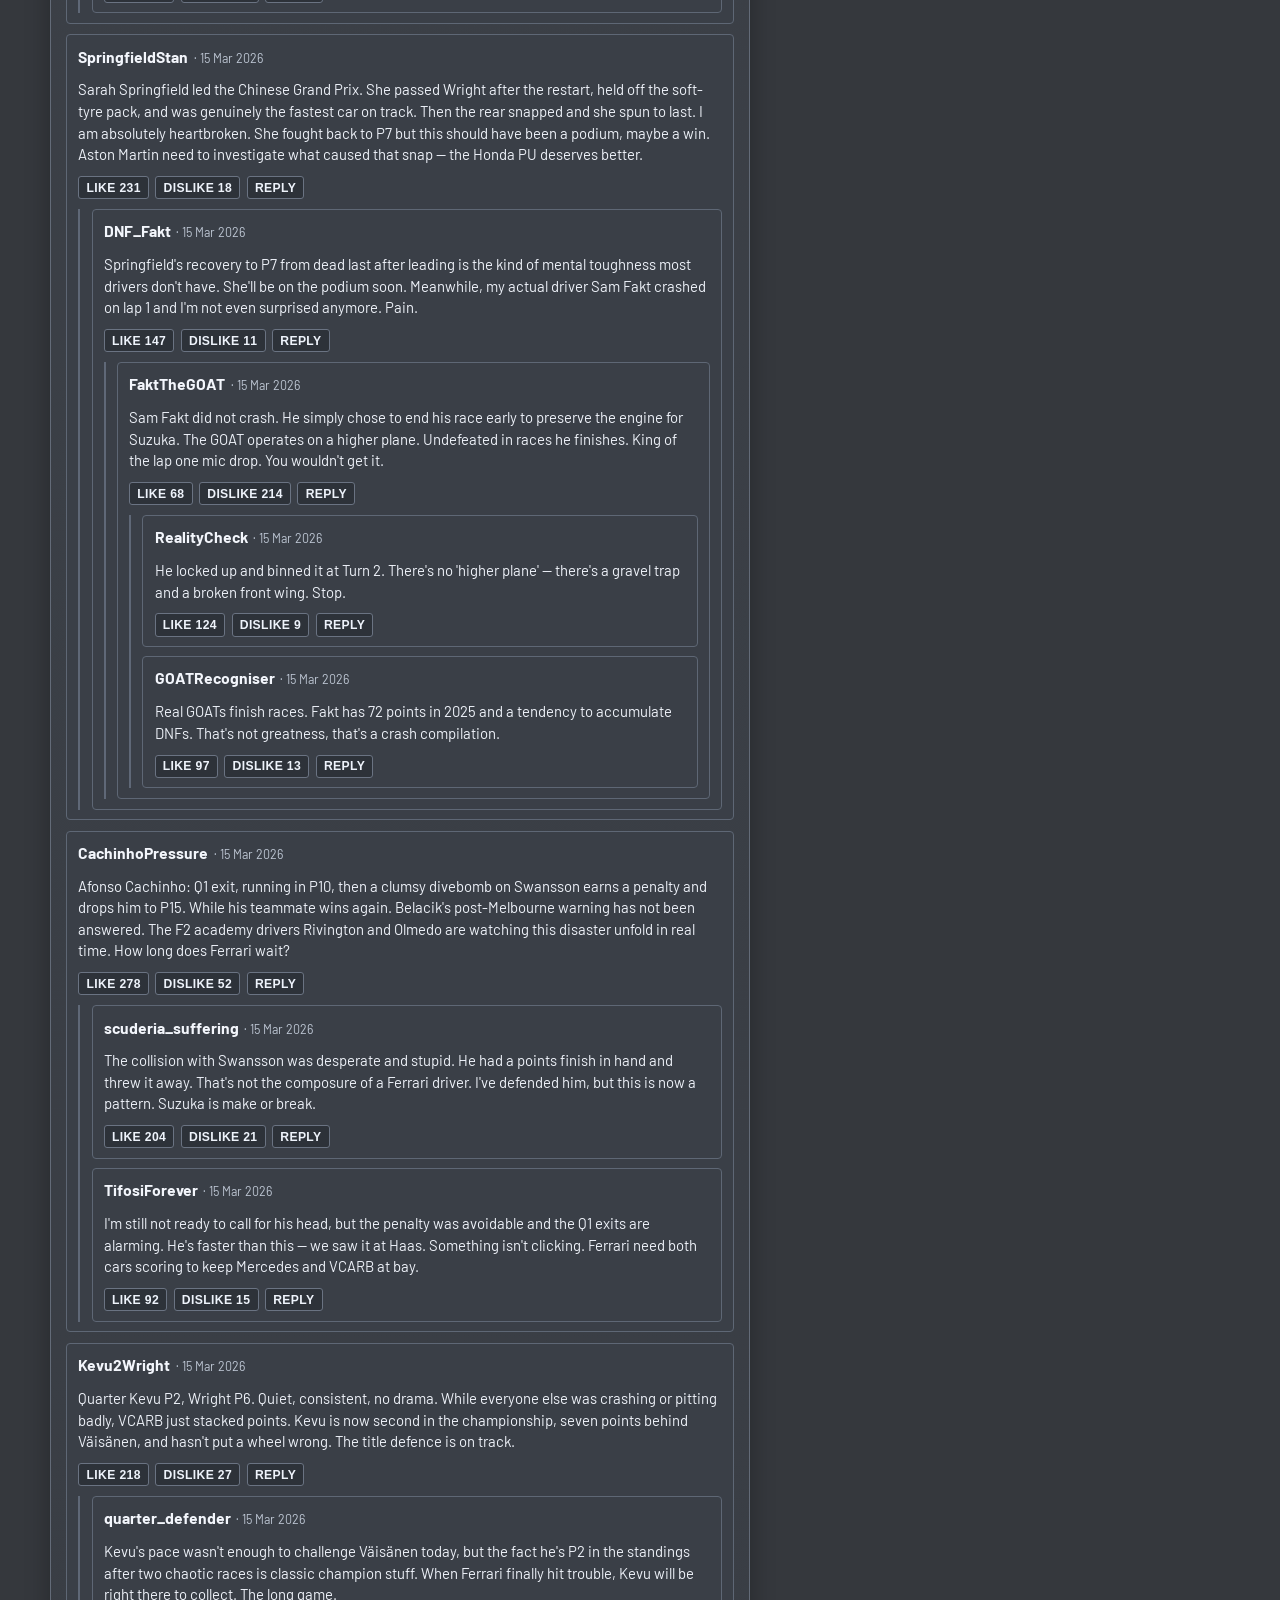
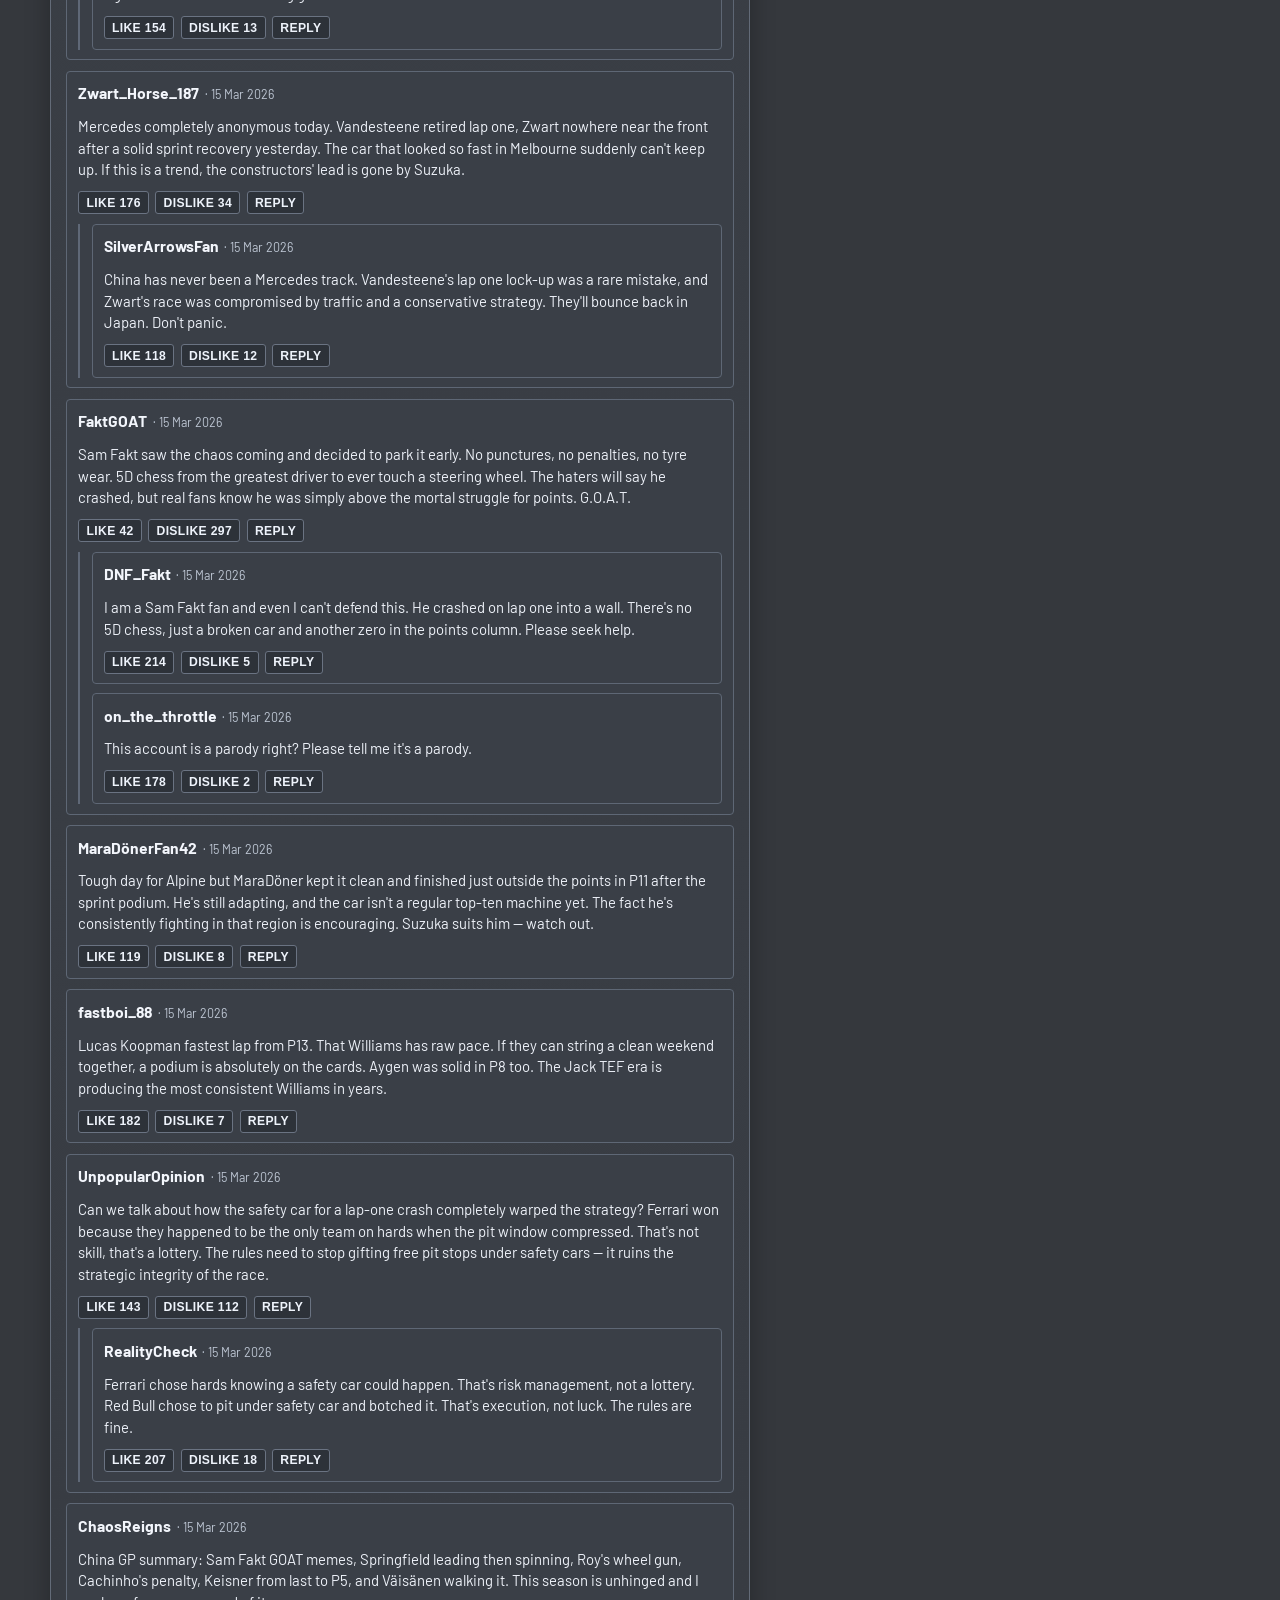
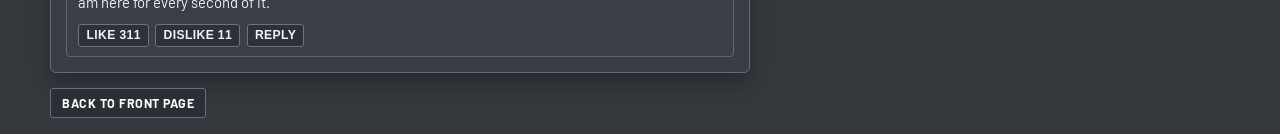
==== commit c178aa77: "Update article.html" ====
--- a/article.html
+++ b/article.html
@@ -4,10 +4,13 @@
   <meta charset="UTF-8">
   <meta name="viewport" content="width=device-width, initial-scale=1.0">
   <title>F1CC News Article</title>
-  <link rel="icon" type="image/x-icon" href="images/F1cc%20News%20Icon.ico">
+	<link rel="icon" type="image/x-icon" href="images/F1CC News icon.ico">
   <link rel="preconnect" href="https://fonts.googleapis.com">
   <link rel="preconnect" href="https://fonts.gstatic.com" crossorigin>
   <link href="https://fonts.googleapis.com/css2?family=Barlow:wght@400;500;700;800&family=Barlow+Semi+Condensed:wght@500;700;800&display=swap" rel="stylesheet">
+  <meta http-equiv="Cache-Control" content="no-cache, no-store, must-revalidate">
+<meta http-equiv="Pragma" content="no-cache">
+<meta http-equiv="Expires" content="0">
   <style>
     :root {
       --bg: #35383d;
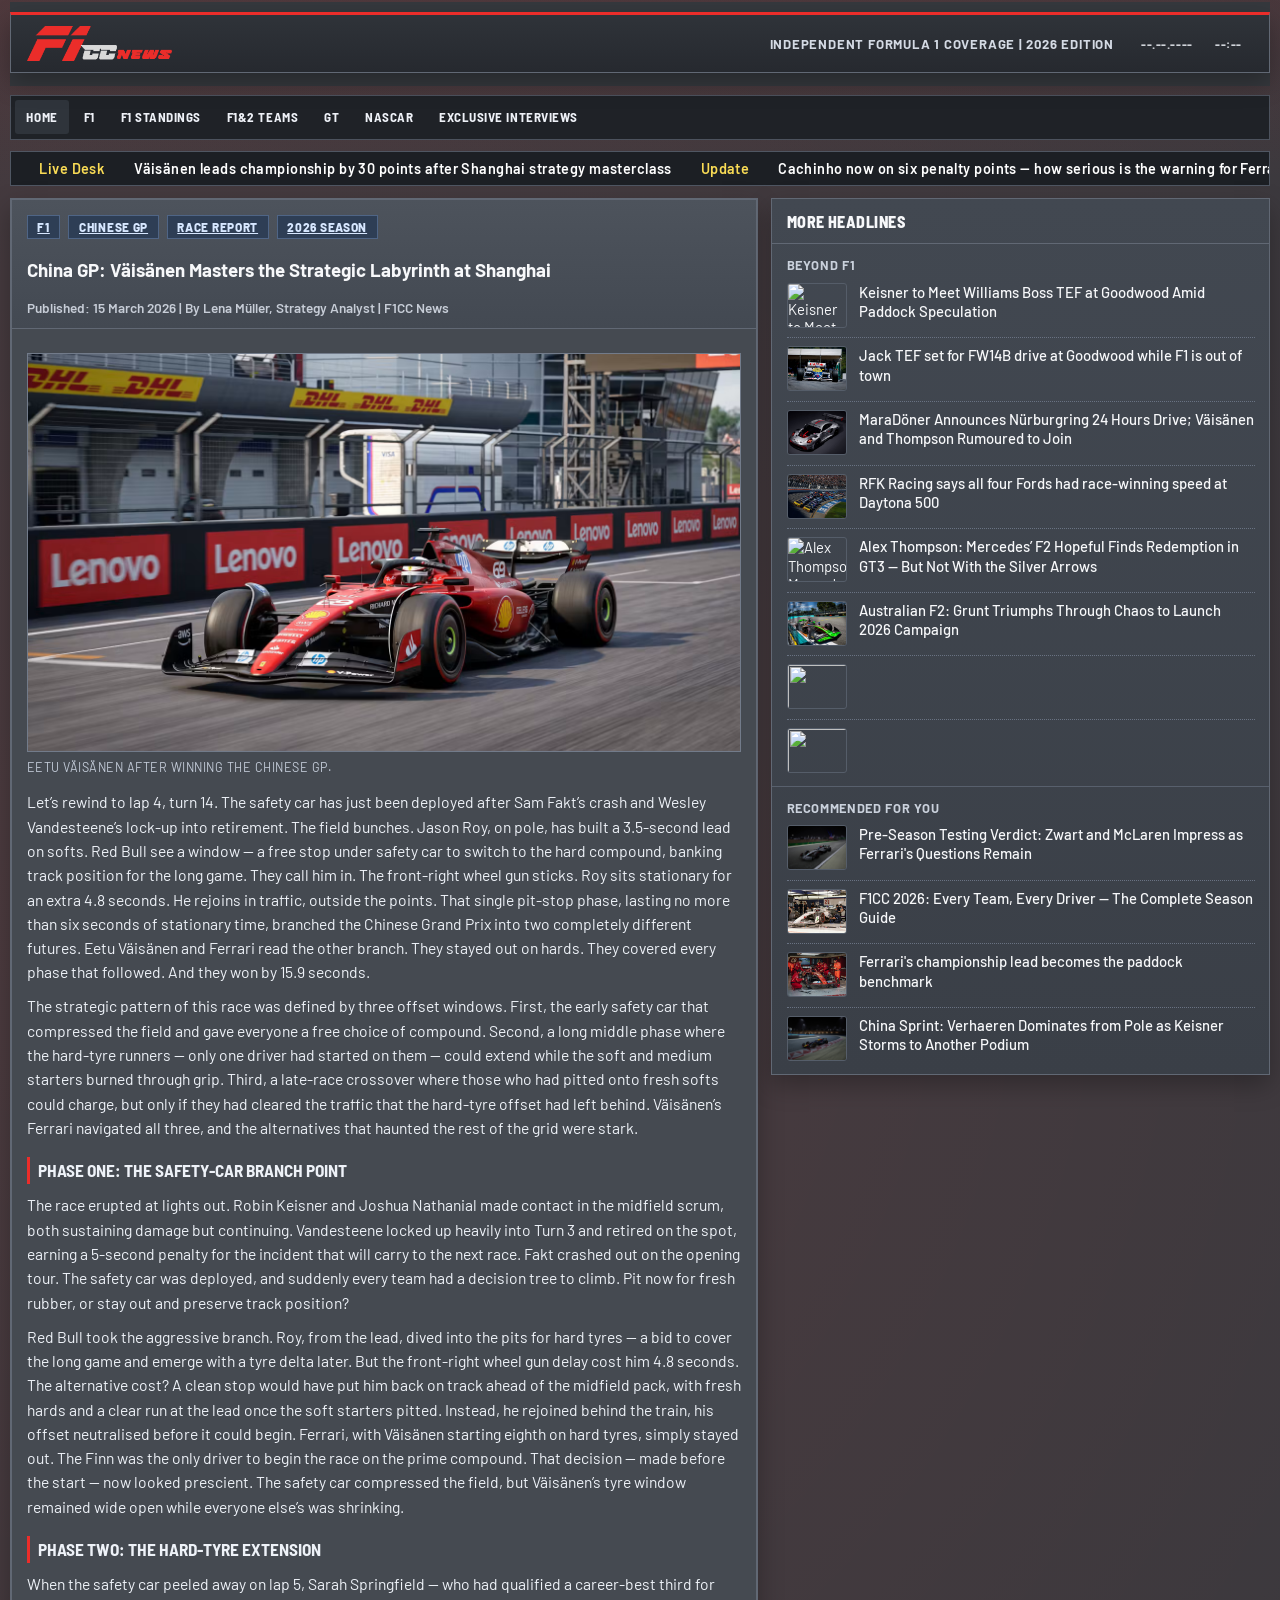
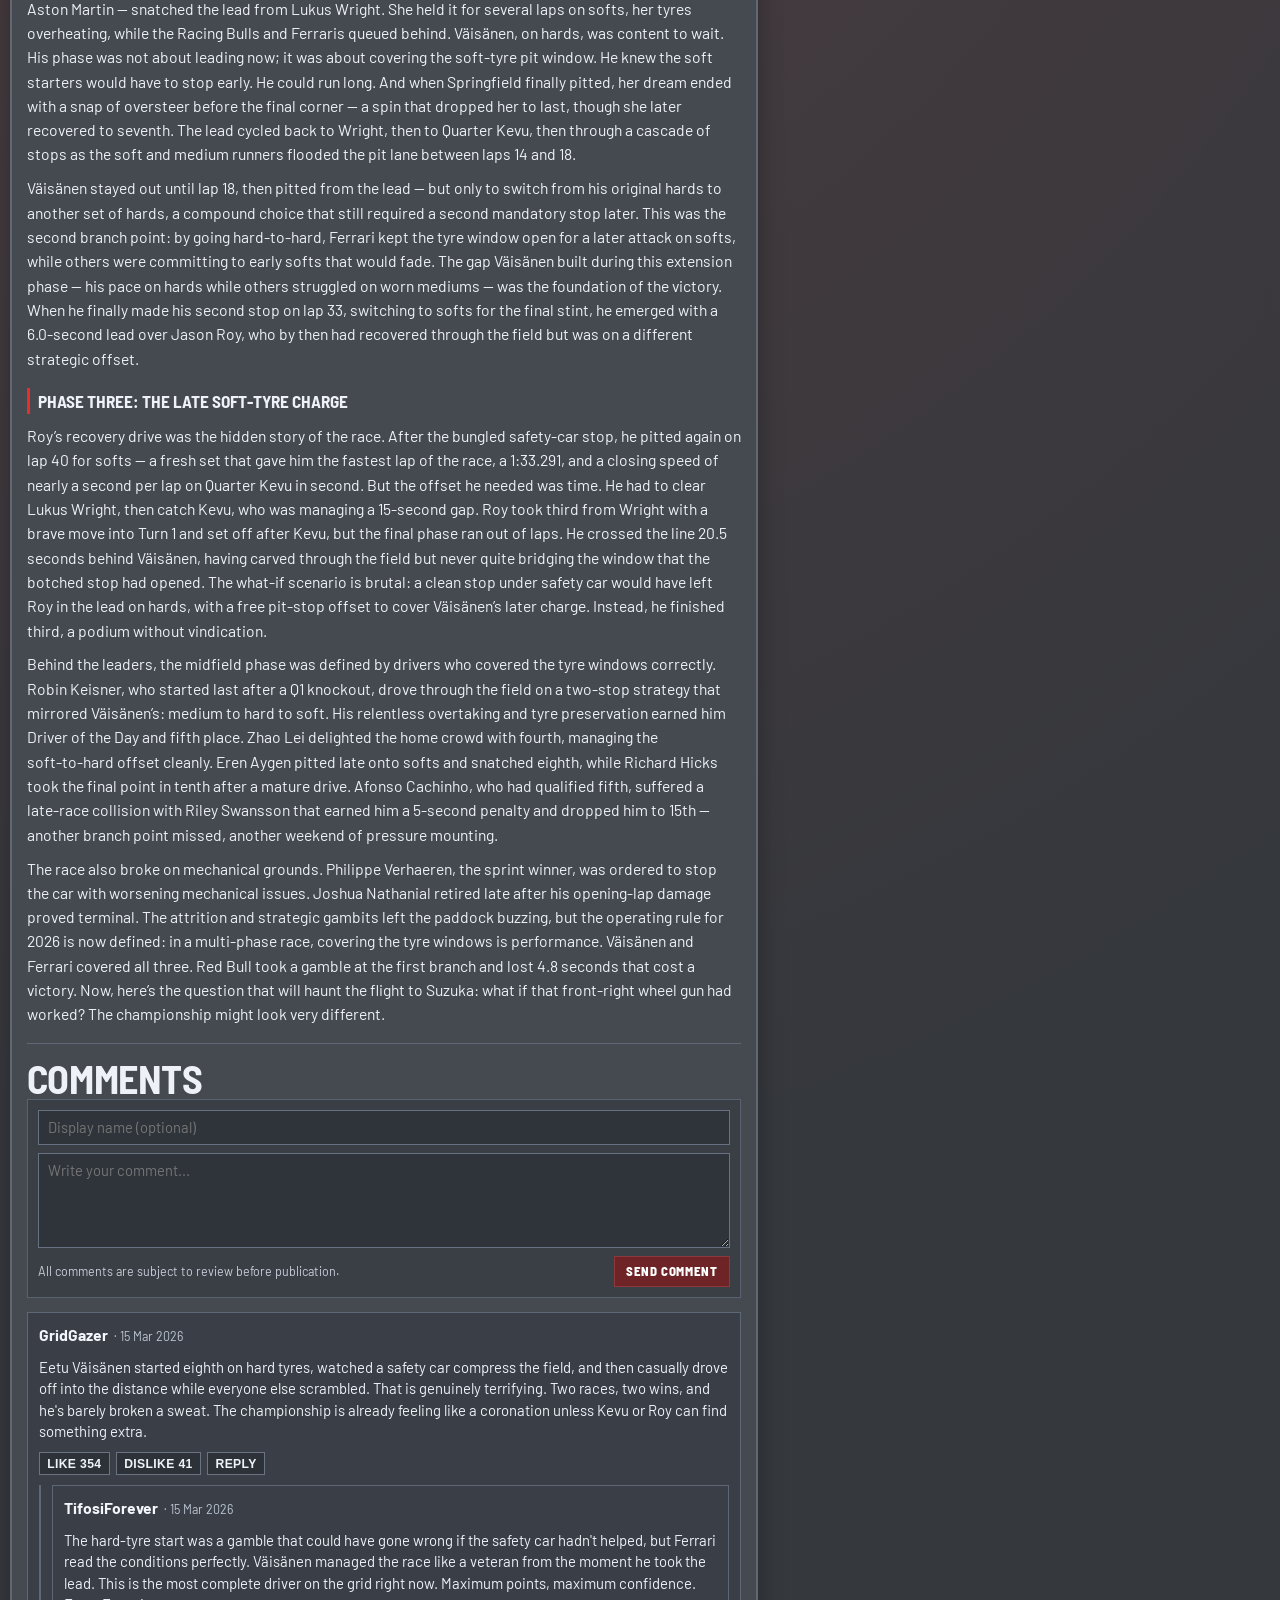
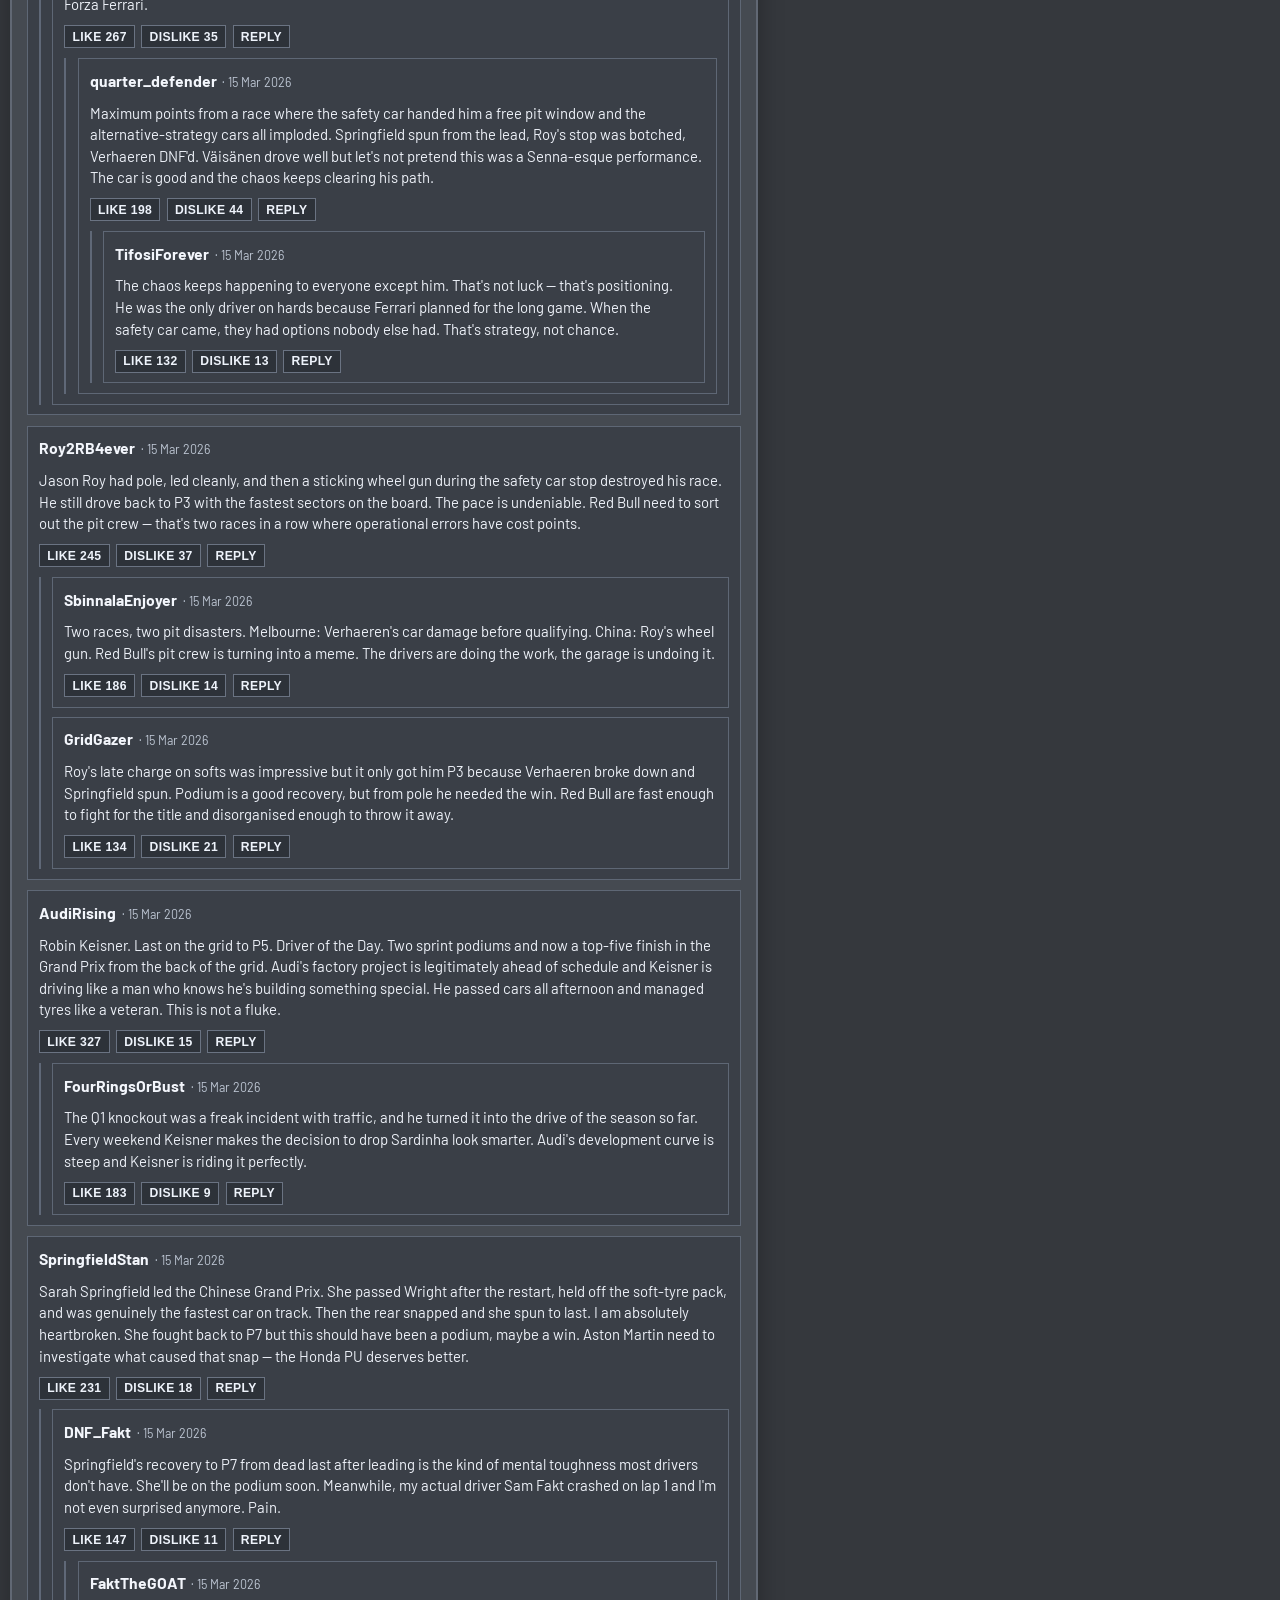
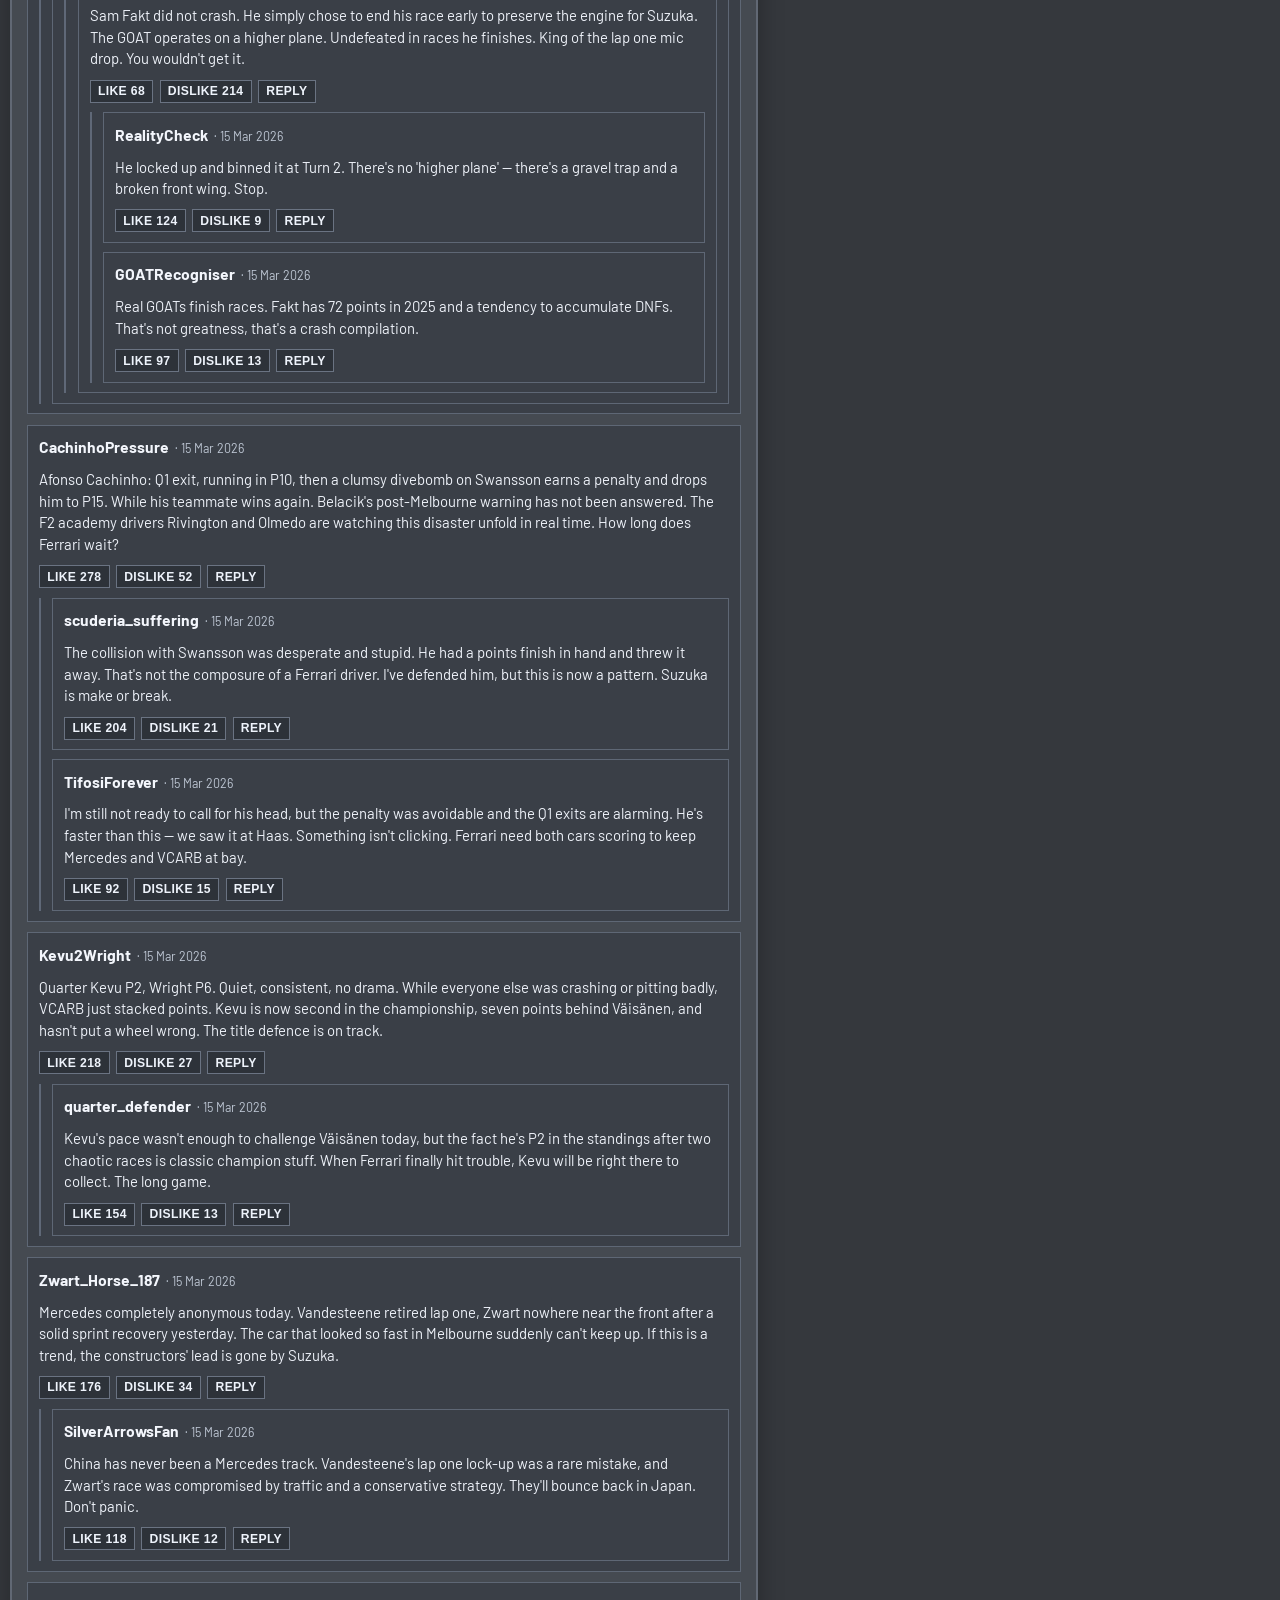
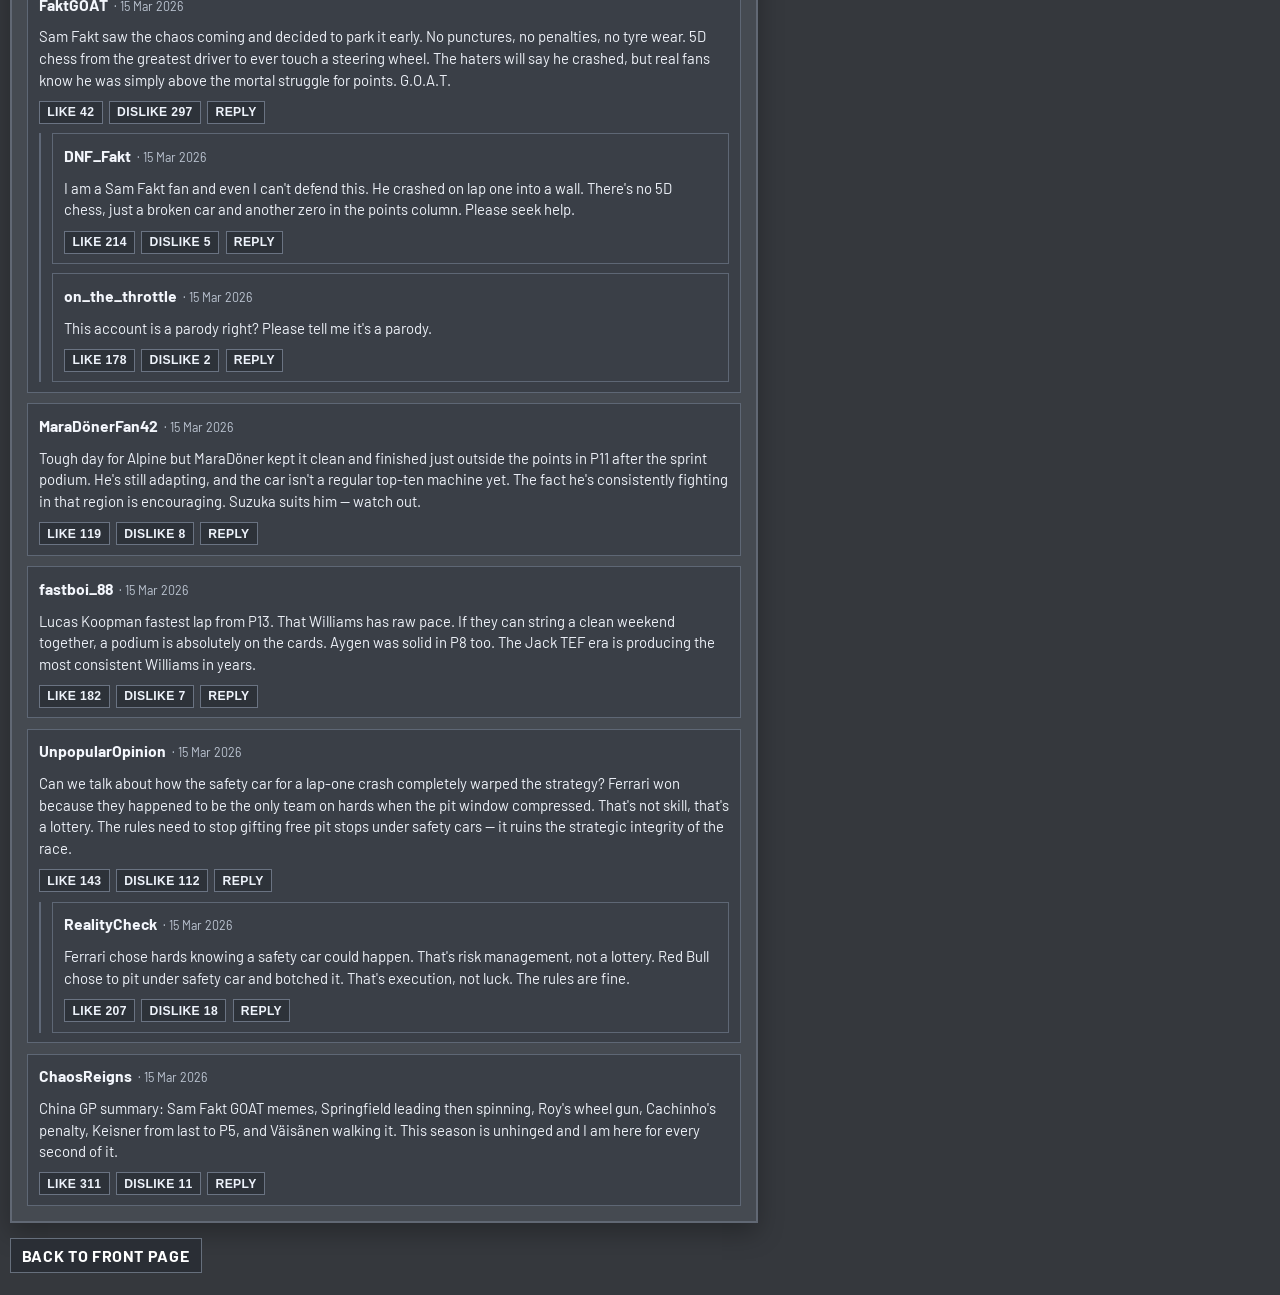
==== commit 5b31d1f6: "Add files via upload" ====
--- a/article.html
+++ b/article.html
@@ -1,598 +1,399 @@
-<!DOCTYPE html>
-<html lang="en">
-<head>
-  <meta charset="UTF-8">
-  <meta name="viewport" content="width=device-width, initial-scale=1.0">
-  <title>F1CC News Article</title>
-	<link rel="icon" type="image/x-icon" href="images/F1CC News icon.ico">
-  <link rel="preconnect" href="https://fonts.googleapis.com">
-  <link rel="preconnect" href="https://fonts.gstatic.com" crossorigin>
-  <link href="https://fonts.googleapis.com/css2?family=Barlow:wght@400;500;700;800&family=Barlow+Semi+Condensed:wght@500;700;800&display=swap" rel="stylesheet">
-  <meta http-equiv="Cache-Control" content="no-cache, no-store, must-revalidate">
-<meta http-equiv="Pragma" content="no-cache">
-<meta http-equiv="Expires" content="0">
-  <style>
-    :root {
-      --bg: #35383d;
-      --paper: #454a51;
-      --ink: #f7f8fa;
-      --muted: #cfd6df;
-      --line: #636b78;
-      --brand: #eb2d2a;
-      --shadow: 0 10px 24px rgba(0, 0, 0, 0.28);
-      --radius: 6px;
-    }
-    * { box-sizing: border-box; }
-    body {
-      margin: 0;
-      font-family: "Barlow", sans-serif;
-      color: var(--ink);
-      background:
-        linear-gradient(180deg, rgba(235, 45, 42, 0.08), transparent 180px),
-        radial-gradient(circle at 12% 12%, rgba(255, 81, 77, 0.12), transparent 28%),
-        var(--bg);
-      min-height: 100vh;
-    }
-    .site-shell { width: min(1180px, calc(100% - 1rem)); margin: 0.6rem auto 1rem; }
-    .topbar {
-      display: flex; align-items: center; justify-content: space-between; gap: 1rem;
-      border: 1px solid var(--line); border-top: 3px solid var(--brand); border-radius: var(--radius);
-      background: linear-gradient(180deg, #2f3339 0%, #26292f 100%); box-shadow: var(--shadow);
-      padding: 0.7rem 1rem;
-    }
-    .brand { margin: 0; font-family: "Barlow Semi Condensed", sans-serif; text-transform: uppercase; font-weight: 800; letter-spacing: 0.02em; }
-    .brand span { color: var(--brand); }
-    .tagline { color: #d4dae4; font-size: 0.82rem; text-transform: uppercase; letter-spacing: 0.06em; font-weight: 700; }
-    .panel {
-      margin-top: 0.75rem; border: 1px solid var(--line); border-radius: var(--radius); background: linear-gradient(180deg, #3f444b 0%, #383c43 100%);
-      box-shadow: var(--shadow); overflow: hidden;
-    }
-    .article-head { padding: 0.95rem; border-bottom: 1px solid var(--line); background: linear-gradient(180deg, #4d535c 0%, #434952 100%); }
-    .label-row { display: flex; flex-wrap: wrap; gap: 0.5rem; margin-bottom: 0.65rem; }
-    .pill { border-radius: 999px; padding: 0.25rem 0.6rem; font-size: 0.74rem; font-weight: 800; letter-spacing: 0.06em; text-transform: uppercase; border: 1px solid transparent; }
-    .pill.breaking { background: #582527; color: #ffd2d0; border-color: #8a3b3f; }
-    .pill.analysis { background: #2e3e55; color: #d7e7ff; border-color: #4f6586; }
-    h1 { margin: 0; font-family: "Barlow Semi Condensed", sans-serif; text-transform: uppercase; letter-spacing: -0.01em; line-height: 1.02; font-size: clamp(1.65rem, 4vw, 2.5rem); }
-    .meta { margin-top: 0.55rem; color: #c7cdd7; font-weight: 600; font-size: 0.85rem; }
-    .article-body { padding: 0.95rem; line-height: 1.55; font-size: 0.98rem; color: #eef2f8; }
-    .image-card { margin: 0.4rem 0 0.85rem; }
-    .image-card img { display: block; width: 100%; max-height: 420px; object-fit: cover; border-radius: 4px; border: 1px solid #727b8a; }
-    .image-card figcaption { margin-top: 0.35rem; color: #c3cbd8; font-size: 0.78rem; text-transform: uppercase; letter-spacing: 0.04em; }
-    .article-body h2 { margin: 1.05rem 0 0.45rem; font-family: "Barlow Semi Condensed", sans-serif; text-transform: uppercase; font-size: 1.08rem; border-left: 3px solid var(--brand); padding-left: 0.45rem; }
-    .article-body p { margin: 0.65rem 0; }
-    .back-link { display: inline-flex; margin-top: 0.9rem; color: #fff; text-decoration: none; background: #2a2e35; border: 1px solid #666f7c; border-radius: 3px; padding: 0.45rem 0.7rem; font-weight: 700; text-transform: uppercase; font-size: 0.78rem; letter-spacing: 0.04em; }
-    .back-link:hover { background: #3a4048; }
-
-    .comments-wrap { margin-top: 1rem; border-top: 1px solid var(--line); padding-top: 0.9rem; }
-    .comments-title { margin: 0 0 0.6rem; font-family: "Barlow Semi Condensed", sans-serif; text-transform: uppercase; letter-spacing: 0.03em; font-size: 1.05rem; }
-    .comment-compose { display: grid; gap: 0.5rem; padding: 0.65rem; border: 1px solid #596271; border-radius: 4px; background: #3a3f46; }
-    .comment-compose input,
-    .comment-compose textarea {
-      width: 100%;
-      border: 1px solid #677182;
-      border-radius: 3px;
-      background: #2f343b;
-      color: #eef2f8;
-      font-family: "Barlow", sans-serif;
-      font-size: 0.92rem;
-      padding: 0.45rem 0.55rem;
-    }
-    .comment-compose textarea { min-height: 95px; resize: vertical; }
-    .comment-actions { display: flex; justify-content: space-between; align-items: center; gap: 0.6rem; flex-wrap: wrap; }
-    .comment-note { color: #c7ceda; font-size: 0.78rem; }
-    .comment-send {
-      border: 1px solid #8c383d;
-      border-radius: 3px;
-      background: #6e2427;
-      color: #fff;
-      padding: 0.42rem 0.7rem;
-      font-family: "Barlow Semi Condensed", sans-serif;
-      font-size: 0.8rem;
-      text-transform: uppercase;
-      letter-spacing: 0.05em;
-      font-weight: 800;
-      cursor: pointer;
-    }
-    .comment-send:hover { background: #8a2b2f; }
-    .comments-list { margin-top: 0.85rem; display: grid; gap: 0.65rem; }
-    .comment-card {
-      border: 1px solid #5e6775;
-      border-radius: 4px;
-      background: #3a3f47;
-      padding: 0.6rem 0.7rem;
-    }
-    .comment-head { display: flex; align-items: baseline; flex-wrap: wrap; gap: 0.35rem; margin-bottom: 0.35rem; }
-    .comment-author { font-weight: 700; color: #f3f6fc; }
-    .comment-date { color: #bdc6d3; font-size: 0.78rem; }
-    .comment-text { margin: 0; color: #edf1f8; line-height: 1.45; font-size: 0.93rem; white-space: pre-wrap; }
-    .comment-meta { margin-top: 0.45rem; display: flex; gap: 0.4rem; align-items: center; flex-wrap: wrap; }
-    .vote-btn {
-      border: 1px solid #6a7382;
-      border-radius: 3px;
-      background: #2d3239;
-      color: #eef3fb;
-      font-size: 0.76rem;
-      text-transform: uppercase;
-      letter-spacing: 0.03em;
-      font-weight: 700;
-      padding: 0.22rem 0.45rem;
-      cursor: pointer;
-    }
-    .vote-btn:hover { background: #3a4048; }
-    .vote-btn.active-like {
-      background: #1e4fb2;
-      border-color: #3d74df;
-      color: #ffffff;
-    }
-    .vote-btn.active-dislike {
-      background: #6a2c34;
-      border-color: #a64a58;
-      color: #ffffff;
-    }
-    .reply-btn {
-      border: 1px solid #6a7382;
-      border-radius: 3px;
-      background: #2d3239;
-      color: #eef3fb;
-      font-size: 0.76rem;
-      text-transform: uppercase;
-      letter-spacing: 0.03em;
-      font-weight: 700;
-      padding: 0.22rem 0.45rem;
-      cursor: pointer;
-    }
-    .reply-btn:hover { background: #3a4048; }
-    .reply-compose {
-      margin-top: 0.55rem;
-      padding: 0.5rem;
-      border: 1px solid #596271;
-      border-radius: 4px;
-      background: #343942;
-      display: grid;
-      gap: 0.4rem;
-    }
-    .reply-compose input,
-    .reply-compose textarea {
-      width: 100%;
-      border: 1px solid #677182;
-      border-radius: 3px;
-      background: #2f343b;
-      color: #eef2f8;
-      font-family: "Barlow", sans-serif;
-      font-size: 0.9rem;
-      padding: 0.4rem 0.5rem;
-    }
-    .reply-compose textarea { min-height: 78px; resize: vertical; }
-    .reply-actions { display: flex; gap: 0.4rem; }
-    .reply-send,
-    .reply-cancel {
-      border: 1px solid #6a7382;
-      border-radius: 3px;
-      background: #2d3239;
-      color: #ffffff;
-      font-size: 0.76rem;
-      text-transform: uppercase;
-      letter-spacing: 0.03em;
-      font-weight: 700;
-      padding: 0.25rem 0.5rem;
-      cursor: pointer;
-    }
-    .reply-send { border-color: #8c383d; background: #6e2427; }
-    .reply-send:hover { background: #8a2b2f; }
-    .reply-cancel:hover { background: #3a4048; }
-    .comment-status {
-      border: 1px solid #6b6f29;
-      border-radius: 999px;
-      padding: 0.16rem 0.45rem;
-      font-size: 0.67rem;
-      text-transform: uppercase;
-      letter-spacing: 0.05em;
-      font-weight: 800;
-      color: #f9f2b4;
-      background: #4a4b1f;
-    }
-    .reply-list { margin-top: 0.6rem; padding-left: 0.7rem; border-left: 2px solid #5f6877; display: grid; gap: 0.55rem; }
-
-    .frontpage {
-      display: grid;
-      grid-template-columns: minmax(0, 1.2fr) minmax(280px, 0.8fr);
-      gap: 0.8rem;
-      align-items: stretch;
-      position: relative;
-      z-index: 2;
-    }
-    .sidebar { margin-top: 0.75rem; border: 1px solid var(--line); border-radius: var(--radius); background: linear-gradient(180deg, #424851 0%, #3a3f47 100%); box-shadow: var(--shadow); overflow: hidden; }
-    .sidebar-head { padding: 0.8rem 0.9rem; border-bottom: 1px solid var(--line); font-family: "Barlow Semi Condensed", sans-serif; font-size: 1rem; font-weight: 800; text-transform: uppercase; letter-spacing: 0.03em; }
-    .side-block { padding: 0.8rem 0.9rem; border-bottom: 1px solid #58606d; }
-    .side-block:last-child { border-bottom: 0; }
-    .side-title { margin: 0 0 0.6rem; font-size: 0.8rem; text-transform: uppercase; letter-spacing: 0.05em; color: #cad1dc; }
-    .side-list { list-style: none; margin: 0; padding: 0; display: grid; gap: 0.5rem; }
-    .side-list li { padding-bottom: 0.45rem; border-bottom: 1px dotted #697282; font-size: 0.93rem; line-height: 1.25; }
-    .side-list li:last-child { border-bottom: none; padding-bottom: 0; }
-    .side-thumb { position: relative; margin-top: 0.8rem; border-radius: 3px; overflow: hidden; border: 1px solid #555d69; }
-    .side-thumb img { display: block; width: 100%; height: auto; }
-    .img-placeholder { position: absolute; inset: 0; background: rgba(0,0,0,0.5); display: flex; align-items: center; justify-content: center; font-size: 0.75rem; text-transform: uppercase; font-weight: 700; letter-spacing: 0.04em; }
-
-    @media (max-width: 980px) {
-      .frontpage { grid-template-columns: 1fr; }
-      .sidebar { order: -1; }
-    }
-    @media (max-width: 720px) {
-      .site-shell { width: calc(100% - 0.6rem); }
-      .topbar { flex-direction: column; align-items: flex-start; }
-    }
-  </style>
-</head>
-<body>
-  <main class="site-shell">
-    <div class="sticky-header" style="position: sticky; top: 0; z-index: 100; padding-top: 0.6rem; padding-bottom: 0.8rem; margin-top: -0.6rem; background: var(--bg);">
-      <header class="topbar">
-        <a href="index.html" style="text-decoration: none; color: inherit; display: inline-block; max-width: 100%;">
-    <img src="images/F1CC%20Header.png" alt="F1CC News" style="width: 20%; max-width: 1080px; height: auto; display: block;">
-</a>
-   </header>
-        <nav class="nav-row" style="margin-top: 0.55rem; background: #1f2227; border: 1px solid #4c525d; border-radius: var(--radius); display: flex; gap: 0.2rem; padding: 0.28rem; overflow-x: auto;">
-          <a class="nav-link active" href="index.html" style="color: #eef1f7; text-decoration: none; text-transform: uppercase; font-family: 'Barlow Semi Condensed', sans-serif; font-weight: 700; letter-spacing: 0.04em; font-size: 0.82rem; padding: 0.5rem 0.65rem; border-radius: 3px; border: 1px solid transparent; white-space: nowrap;">Home</a>
-          <a class="nav-link" href="#" style="color: #eef1f7; text-decoration: none; text-transform: uppercase; font-family: 'Barlow Semi Condensed', sans-serif; font-weight: 700; letter-spacing: 0.04em; font-size: 0.82rem; padding: 0.5rem 0.65rem; border-radius: 3px; border: 1px solid transparent; white-space: nowrap;">F1</a>
-          <a class="nav-link" href="https://jrfoster09.github.io/f1cc-wiki/pages/season.html?year=2026" style="color: #eef1f7; text-decoration: none; text-transform: uppercase; font-family: 'Barlow Semi Condensed', sans-serif; font-weight: 700; letter-spacing: 0.04em; font-size: 0.82rem; padding: 0.5rem 0.65rem; border-radius: 3px; border: 1px solid transparent; white-space: nowrap;">F1 Standings</a>
-          <a class="nav-link" href="https://jrfoster09.github.io/f1cc-wiki/pages/teams.html" style="color: #eef1f7; text-decoration: none; text-transform: uppercase; font-family: 'Barlow Semi Condensed', sans-serif; font-weight: 700; letter-spacing: 0.04em; font-size: 0.82rem; padding: 0.5rem 0.65rem; border-radius: 3px; border: 1px solid transparent; white-space: nowrap;">F1&2 Teams</a>
-          <a class="nav-link" href="#" style="color: #eef1f7; text-decoration: none; text-transform: uppercase; font-family: 'Barlow Semi Condensed', sans-serif; font-weight: 700; letter-spacing: 0.04em; font-size: 0.82rem; padding: 0.5rem 0.65rem; border-radius: 3px; border: 1px solid transparent; white-space: nowrap;">GT</a>
-          <a class="nav-link" href="#" style="color: #eef1f7; text-decoration: none; text-transform: uppercase; font-family: 'Barlow Semi Condensed', sans-serif; font-weight: 700; letter-spacing: 0.04em; font-size: 0.82rem; padding: 0.5rem 0.65rem; border-radius: 3px; border: 1px solid transparent; white-space: nowrap;">NASCAR</a>
-          <a class="nav-link" href="#" style="color: #eef1f7; text-decoration: none; text-transform: uppercase; font-family: 'Barlow Semi Condensed', sans-serif; font-weight: 700; letter-spacing: 0.04em; font-size: 0.82rem; padding: 0.5rem 0.65rem; border-radius: 3px; border: 1px solid transparent; white-space: nowrap;">Exclusive Interviews</a>
-        </nav>
-    </div>
-
-    <div class="frontpage">
-      <div>
-        <section class="panel" id="story-panel"></section>
-        <a class="back-link" href="index.html">Back to front page</a>
-      </div>
-
-<!--
-      <aside class="sidebar" aria-label="More stories">
-        <div class="sidebar-head">More Headlines</div>
-        <section class="side-block">
-          <h4 class="side-title">Latest Updates</h4>
-          <ul class="side-list">
-            <li>JackTEF set for FW14B drive at Goodwood while F1 is out of town</li>
-            <li>Ferrari approach to Liam Dela Cruz reportedly rejected after retirement</li>
-            <li>RFK Racing says all four Fords had race-winning speed at Daytona 500</li>
-          </ul>
-          <div class="img-slot side-thumb">
-            <img src="images/Fer EV Garage.jpg" alt="News headline image 1">
-            <div class="img-placeholder">Sidebar image slot 1</div>
-          </div>
-        </section>
-
-
-        <section class="side-block">
-          <h4 class="side-title">Latest On Track</h4>
-          <ul class="side-list">
-            <li>China GP fallout: paddock turns attention to strategy and penalties</li>
-            <li>Japan preview: Suzuka pressure rises for title contenders</li>
-            <li>Ferrari's championship lead becomes the paddock benchmark</li>
-          </ul>
-          <div class="img-slot side-thumb">
-            <img src="images/RB Roy Garage.png" alt="News headline image 2">
-            <div class="img-placeholder">Sidebar image slot 2</div>
-          </div>
-        </section>
-      </aside>
--->
-      <div id="sidebar-container"></div>
-    </div>
-  </main>
-  <script src="sidebar.js"></script>
-  <script src="stories.js"></script>
-  <script>
-  function withCacheBust(url) {
-    const separator = url.includes('?') ? '&' : '?';
-    return `${url}${separator}v=${Date.now()}`;
-  }
-
-  async function loadCommentsForStory(storyKey) {
-    try {
-      const res = await fetch(
-        withCacheBust(`news/comments/${encodeURIComponent(storyKey)}.json`),
-        { cache: 'no-store' }
-      );
-      if (!res.ok) {
-        return { enableVoteDrift: false, comments: [] };
-      }
-      const data = await res.json();
-      return {
-        enableVoteDrift: Boolean(data.enableVoteDrift),
-        comments: Array.isArray(data.comments) ? data.comments : []
-      };
-    } catch (err) {
-      return { enableVoteDrift: false, comments: [] };
-    }
-  }
-
-  function formatCommentDate() {
-    return new Date().toLocaleDateString('en-GB', {
-      day: 'numeric',
-      month: 'short',
-      year: 'numeric'
-    });
-  }
-
-  function cloneComments(list) {
-    return (list || []).map((c) => ({
-      author: c.author,
-      date: c.date,
-      text: c.text,
-      likes: c.likes,
-      dislikes: c.dislikes,
-      status: c.status || '',
-      replies: cloneComments(c.replies || [])
-    }));
-  }
-
-  function escapeHtml(text) {
-    return String(text)
-      .replace(/&/g, '&amp;')
-      .replace(/</g, '&lt;')
-      .replace(/>/g, '&gt;')
-      .replace(/"/g, '&quot;')
-      .replace(/'/g, '&#39;');
-  }
-
-  function renderCommentTree(comments, path = [], voteState = {}, replyTarget = '') {
-    return comments.map((comment, idx) => {
-      const currentPath = path.concat(idx);
-      const voteKey = currentPath.join('.');
-      const activeVote = voteState[voteKey] || '';
-      const replies = (comment.replies && comment.replies.length)
-        ? `<div class="reply-list">${renderCommentTree(comment.replies, currentPath, voteState, replyTarget)}</div>`
-        : '';
-      const status = comment.status ? `<span class="comment-status">${escapeHtml(comment.status)}</span>` : '';
-      const replyComposer = replyTarget === voteKey
-        ? `
-          <div class="reply-compose" data-reply-target="${voteKey}">
-            <input class="reply-name" maxlength="34" placeholder="Display name (optional)">
-            <textarea class="reply-text" maxlength="800" placeholder="Write a reply..."></textarea>
-            <div class="reply-actions">
-              <button class="reply-send" type="button">Send Reply</button>
-              <button class="reply-cancel" type="button">Cancel</button>
-            </div>
-          </div>
-        `
-        : '';
-      return `
-        <article class="comment-card" data-comment-id="${idx}">
-          <div class="comment-head">
-            <span class="comment-author">${escapeHtml(comment.author)}</span>
-            <span class="comment-date">&middot; ${escapeHtml(comment.date)}</span>
-          </div>
-          <p class="comment-text">${escapeHtml(comment.text)}</p>
-          <div class="comment-meta">
-            <button class="vote-btn ${activeVote === 'like' ? 'active-like' : ''}" data-vote="like">Like ${comment.likes}</button>
-            <button class="vote-btn ${activeVote === 'dislike' ? 'active-dislike' : ''}" data-vote="dislike">Dislike ${comment.dislikes}</button>
-            <button class="reply-btn" data-action="reply">Reply</button>
-            ${status}
-          </div>
-          ${replyComposer}
-          ${replies}
-        </article>
-      `;
-    }).join('');
-  }
-
-  function flattenComments(comments, bucket = []) {
-    comments.forEach((comment) => {
-      bucket.push(comment);
-      flattenComments(comment.replies || [], bucket);
-    });
-    return bucket;
-  }
-
-  function getPathFromCard(card) {
-    const path = [];
-    let current = card;
-    while (current && current.classList.contains('comment-card')) {
-      path.unshift(Number(current.dataset.commentId));
-      const parent = current.parentElement;
-      current = parent && parent.closest ? parent.closest('.comment-card') : null;
-    }
-    return path;
-  }
-
-  function getCommentByPath(commentsState, path) {
-    let ref = commentsState;
-    let commentRef = null;
-    path.forEach((idx) => {
-      commentRef = ref[idx];
-      ref = (commentRef && commentRef.replies) ? commentRef.replies : [];
-    });
-    return commentRef;
-  }
-
-  function mountComments(commentsConfig) {
-    const storyPanel = document.getElementById('story-panel');
-    const commentsHost = storyPanel.querySelector('#comments-host');
-    if (!commentsHost) return;
-
-    const seeded = cloneComments(commentsConfig.comments || []);
-    const commentsState = seeded;
-
-    commentsHost.innerHTML = `
-      <section class="comments-wrap" id="comments-wrap">
-        <h3 class="comments-title">Comments</h3>
-        <div class="comment-compose">
-          <input id="comment-name" maxlength="34" placeholder="Display name (optional)">
-          <textarea id="comment-text" maxlength="800" placeholder="Write your comment..."></textarea>
-          <div class="comment-actions">
-            <div class="comment-note">All comments are subject to review before publication.</div>
-            <button class="comment-send" id="comment-send" type="button">Send Comment</button>
-          </div>
-        </div>
-        <div class="comments-list" id="comments-list"></div>
-      </section>
-    `;
-
-    const commentsList = commentsHost.querySelector('#comments-list');
-    const inputName = commentsHost.querySelector('#comment-name');
-    const inputText = commentsHost.querySelector('#comment-text');
-    const sendBtn = commentsHost.querySelector('#comment-send');
-    const voteState = {};
-    let replyTarget = '';
-
-    let driftTimer = null;
-
-    function render() {
-      commentsList.innerHTML = commentsState.length
-        ? renderCommentTree(commentsState, [], voteState, replyTarget)
-        : '<p class="comment-note">No public comments yet. Start the discussion.</p>';
-    }
-
-    function startVoteDrift() {
-      if (!commentsConfig.enableVoteDrift) return;
-      driftTimer = window.setInterval(() => {
-        const flat = flattenComments(commentsState);
-        if (!flat.length) return;
-        const changes = Math.floor(Math.random() * 4) + 1;
-        for (let i = 0; i < changes; i += 1) {
-          const target = flat[Math.floor(Math.random() * flat.length)];
-          const voteKey = Math.random() < 0.5 ? 'likes' : 'dislikes';
-          const delta = Math.random() < 0.5 ? -1 : 1;
-          target[voteKey] = Math.max(0, target[voteKey] + delta);
-        }
-        render();
-      }, 3200);
-    }
-
-    commentsList.addEventListener('click', (event) => {
-      const replyTrigger = event.target.closest('.reply-btn');
-      if (replyTrigger) {
-        const card = replyTrigger.closest('.comment-card');
-        if (!card) return;
-        const path = getPathFromCard(card);
-        replyTarget = path.join('.');
-        render();
-        return;
-      }
-
-      const replyCancel = event.target.closest('.reply-cancel');
-      if (replyCancel) {
-        replyTarget = '';
-        render();
-        return;
-      }
-
-      const replySend = event.target.closest('.reply-send');
-      if (replySend) {
-        const compose = replySend.closest('.reply-compose');
-        if (!compose) return;
-        const targetPath = (compose.dataset.replyTarget || '').split('.').filter(Boolean).map(Number);
-        const target = getCommentByPath(commentsState, targetPath);
-        if (!target) return;
-
-        const replyName = compose.querySelector('.reply-name');
-        const replyText = compose.querySelector('.reply-text');
-        const text = (replyText && replyText.value || '').trim();
-        const author = (replyName && replyName.value || '').trim() || 'Guest';
-        if (!text) return;
-
-        target.replies = target.replies || [];
-        target.replies.push({
-          author,
-          date: formatCommentDate(),
-          text,
-          likes: 0,
-          dislikes: 0,
-          status: 'Under review',
-          replies: []
-        });
-
-        replyTarget = '';
-        render();
-        return;
-      }
-
-      const button = event.target.closest('.vote-btn');
-      if (!button) return;
-      const card = button.closest('.comment-card');
-      if (!card) return;
-
-      const path = getPathFromCard(card);
-      const commentRef = getCommentByPath(commentsState, path);
-
-      if (!commentRef) return;
-      const voteKey = path.join('.');
-      const clickedVote = button.dataset.vote;
-      const currentVote = voteState[voteKey] || '';
-
-      if (currentVote === clickedVote) {
-        if (clickedVote === 'like' && commentRef.likes > 0) commentRef.likes -= 1;
-        if (clickedVote === 'dislike' && commentRef.dislikes > 0) commentRef.dislikes -= 1;
-        delete voteState[voteKey];
-      } else {
-        if (currentVote === 'like' && commentRef.likes > 0) commentRef.likes -= 1;
-        if (currentVote === 'dislike' && commentRef.dislikes > 0) commentRef.dislikes -= 1;
-
-        if (clickedVote === 'like') commentRef.likes += 1;
-        if (clickedVote === 'dislike') commentRef.dislikes += 1;
-        voteState[voteKey] = clickedVote;
-      }
-      render();
-    });
-
-    sendBtn.addEventListener('click', () => {
-      const raw = inputText.value.trim();
-      if (!raw) return;
-      const author = inputName.value.trim() || 'Guest';
-
-      commentsState.unshift({
-        author,
-        date: formatCommentDate(),
-        text: raw,
-        likes: 0,
-        dislikes: 0,
-        status: 'Under review',
-        replies: []
-      });
-
-      inputText.value = '';
-      render();
-    });
-
-    render();
-    startVoteDrift();
-  }
-
-  async function init() {
-    await window.loadStories();
-
-    const params = new URLSearchParams(window.location.search);
-    const storyKey = params.get('story') || 'china-gp';
-    const story = window.stories[storyKey] || window.stories['china-gp'];
-    const commentsConfig = await loadCommentsForStory(storyKey);
-
-    document.title = `${story.title} | F1CC News`;
-    document.getElementById('story-panel').innerHTML = `
-      <article class="article">
-        <header class="article-head">
-          <div class="label-row">
-            ${ (story.tags || []).map(tag => `<a href="tags.html?tag=${encodeURIComponent(tag)}" class="pill analysis">${tag}</a>`).join(' ') }
-          </div>
-          <h1>${story.title}</h1>
-          <div class="meta">${story.meta}</div>
-        </header>
-        <div class="article-body">
-          <figure class="image-card">
-            <img src="${story.image}" alt="${story.title}">
-            <figcaption>${story.caption}</figcaption>
-          </figure>
-          ${story.body}
-          <div id="comments-host"></div>
-        </div>
-      </article>
-    `;
-
-    mountComments(commentsConfig);
-    }
-  init();
-  </script>
-</body>
-</html>
+<!DOCTYPE html>
+<html lang="en">
+<head>
+  
+  <meta charset="UTF-8">
+  <meta name="viewport" content="width=device-width, initial-scale=1.0">
+  <title>F1CC News Article</title>
+  	<link rel="icon" type="image/x-icon" href="/images/F1cc News Icon.ico">
+  <link rel="preconnect" href="https://fonts.googleapis.com">
+  <link rel="preconnect" href="https://fonts.gstatic.com" crossorigin>
+  <link href="https://fonts.googleapis.com/css2?family=Barlow:wght@400;500;700;800&family=Barlow+Semi+Condensed:wght@500;700;800&display=swap" rel="stylesheet">
+  <link rel="stylesheet" href="style.css">
+
+</head>
+<body>
+	<main class="site-shell">
+		<div class="sticky-header" style="position: sticky; top: 0; z-index: 100; padding-top: 0.6rem; padding-bottom: 0.8rem; margin-top: -0.6rem; background: var(--bg);">
+        <header class="topbar">
+<a href="index.html" style="text-decoration: none; color: inherit; display: inline-block; max-width: 100%;">
+    <img src="images/F1CC Header.png" alt="F1CC News" style="width: 20%; max-width: 1080px; height: auto; display: block;">
+</a>
+          <div class="tagline">Independent Formula 1 Coverage | 2026 Edition</div>
+      <!-- Fictional time clock -->
+        <div class="fic-clock">
+          <span id="fic-date">--.--.----</span>
+          <span id="fic-time">--:--</span>
+        </div>
+</div>
+
+<script src="fictional-time.js"></script>
+<script>
+  FictionalTime.start({
+    dateEl: 'fic-date',
+    timeEl: 'fic-time',
+  });
+</script>
+        </header>
+        <nav class="nav-row" style="margin-top: 0.55rem; background: #1f2227; border: 1px solid #4c525d; border-radius: var(--radius); display: flex; gap: 0.2rem; padding: 0.28rem; overflow-x: auto;">
+          <a class="nav-link active" href="index.html" style="color: #eef1f7; text-decoration: none; text-transform: uppercase; font-family: 'Barlow Semi Condensed', sans-serif; font-weight: 700; letter-spacing: 0.04em; font-size: 0.82rem; padding: 0.5rem 0.65rem; border-radius: 3px; border: 1px solid transparent; white-space: nowrap;">Home</a>
+          <a class="nav-link" href="#" style="color: #eef1f7; text-decoration: none; text-transform: uppercase; font-family: 'Barlow Semi Condensed', sans-serif; font-weight: 700; letter-spacing: 0.04em; font-size: 0.82rem; padding: 0.5rem 0.65rem; border-radius: 3px; border: 1px solid transparent; white-space: nowrap;">F1</a>
+          <a class="nav-link" href="https://jrfoster09.github.io/f1cc-wiki/pages/season.html?year=2026" style="color: #eef1f7; text-decoration: none; text-transform: uppercase; font-family: 'Barlow Semi Condensed', sans-serif; font-weight: 700; letter-spacing: 0.04em; font-size: 0.82rem; padding: 0.5rem 0.65rem; border-radius: 3px; border: 1px solid transparent; white-space: nowrap;">F1 Standings</a>
+          <a class="nav-link" href="https://jrfoster09.github.io/f1cc-wiki/pages/teams.html" style="color: #eef1f7; text-decoration: none; text-transform: uppercase; font-family: 'Barlow Semi Condensed', sans-serif; font-weight: 700; letter-spacing: 0.04em; font-size: 0.82rem; padding: 0.5rem 0.65rem; border-radius: 3px; border: 1px solid transparent; white-space: nowrap;">F1&2 Teams</a>
+          <a class="nav-link" href="#" style="color: #eef1f7; text-decoration: none; text-transform: uppercase; font-family: 'Barlow Semi Condensed', sans-serif; font-weight: 700; letter-spacing: 0.04em; font-size: 0.82rem; padding: 0.5rem 0.65rem; border-radius: 3px; border: 1px solid transparent; white-space: nowrap;">GT</a>
+          <a class="nav-link" href="#" style="color: #eef1f7; text-decoration: none; text-transform: uppercase; font-family: 'Barlow Semi Condensed', sans-serif; font-weight: 700; letter-spacing: 0.04em; font-size: 0.82rem; padding: 0.5rem 0.65rem; border-radius: 3px; border: 1px solid transparent; white-space: nowrap;">NASCAR</a>
+          <a class="nav-link" href="#" style="color: #eef1f7; text-decoration: none; text-transform: uppercase; font-family: 'Barlow Semi Condensed', sans-serif; font-weight: 700; letter-spacing: 0.04em; font-size: 0.82rem; padding: 0.5rem 0.65rem; border-radius: 3px; border: 1px solid transparent; white-space: nowrap;">Exclusive Interviews</a>
+        </nav>
+      </div>
+
+		<div class="ticker-wrap" aria-label="news ticker">
+			<div class="ticker">
+<span>Live Desk</span>Väisänen leads championship by 30 points after Shanghai strategy masterclass<span>Update</span>Cachinho now on six penalty points — how serious is the warning for Ferrari?<span>Paddock</span>Goodwood Festival to host star‑studded F1 gathering next weekend<span>Silly Season</span>A chance meeting at Goodwood? Keisner and TEF both on the guest list<span>Live Desk</span>Cachinho receives formal FIA warning after separate China incidents<span>Update</span>Mercedes tension simmers after Zwart's post‑China debrief<span>Paddock</span>Mercedes brings engine upgrades to Suzuka — customer teams set to benefit<span>Silly Season</span>Ferrari's approach to a former champion — and the response that surprised the paddock			</div>
+		</div>
+
+    <div class="frontpage">
+      <div>
+        <section class="panel" id="story-panel"></section>
+        <a class="back-link" href="index.html">Back to front page</a>
+      </div>
+
+<!--
+      <aside class="sidebar" aria-label="More stories">
+        <div class="sidebar-head">More Headlines</div>
+        <section class="side-block">
+          <h4 class="side-title">Latest Updates</h4>
+          <ul class="side-list">
+            <li>JackTEF set for FW14B drive at Goodwood while F1 is out of town</li>
+            <li>Ferrari approach to Liam Dela Cruz reportedly rejected after retirement</li>
+            <li>RFK Racing says all four Fords had race-winning speed at Daytona 500</li>
+          </ul>
+          <div class="img-slot side-thumb">
+            <img src="images/Fer EV Garage.jpg" alt="News headline image 1">
+            <div class="img-placeholder">Sidebar image slot 1</div>
+          </div>
+        </section>
+
+
+        <section class="side-block">
+          <h4 class="side-title">Latest On Track</h4>
+          <ul class="side-list">
+            <li>China GP fallout: paddock turns attention to strategy and penalties</li>
+            <li>Japan preview: Suzuka pressure rises for title contenders</li>
+            <li>Ferrari's championship lead becomes the paddock benchmark</li>
+          </ul>
+          <div class="img-slot side-thumb">
+            <img src="images/RB Roy Garage.png" alt="News headline image 2">
+            <div class="img-placeholder">Sidebar image slot 2</div>
+          </div>
+        </section>
+      </aside>
+-->
+      <div id="sidebar-container"></div>
+    </div>
+  </main>
+  <script src="sidebar.js"></script>
+  <script src="stories.js"></script>
+  <script>
+  async function loadCommentsForStory(storyKey) {
+    try {
+      const res = await fetch(`news/comments/${encodeURIComponent(storyKey)}.json`);
+      if (!res.ok) {
+        return { enableVoteDrift: false, comments: [] };
+      }
+      const data = await res.json();
+      return {
+        enableVoteDrift: Boolean(data.enableVoteDrift),
+        comments: Array.isArray(data.comments) ? data.comments : []
+      };
+    } catch (err) {
+      return { enableVoteDrift: false, comments: [] };
+    }
+  }
+
+  function formatCommentDate() {
+    return new Date().toLocaleDateString('en-GB', {
+      day: 'numeric',
+      month: 'short',
+      year: 'numeric'
+    });
+  }
+
+  function cloneComments(list) {
+    return (list || []).map((c) => ({
+      author: c.author,
+      date: c.date,
+      text: c.text,
+      likes: c.likes,
+      dislikes: c.dislikes,
+      status: c.status || '',
+      replies: cloneComments(c.replies || [])
+    }));
+  }
+
+  function escapeHtml(text) {
+    return String(text)
+      .replace(/&/g, '&amp;')
+      .replace(/</g, '&lt;')
+      .replace(/>/g, '&gt;')
+      .replace(/"/g, '&quot;')
+      .replace(/'/g, '&#39;');
+  }
+
+  function renderCommentTree(comments, path = [], voteState = {}, replyTarget = '') {
+    return comments.map((comment, idx) => {
+      const currentPath = path.concat(idx);
+      const voteKey = currentPath.join('.');
+      const activeVote = voteState[voteKey] || '';
+      const replies = (comment.replies && comment.replies.length)
+        ? `<div class="reply-list">${renderCommentTree(comment.replies, currentPath, voteState, replyTarget)}</div>`
+        : '';
+      const status = comment.status ? `<span class="comment-status">${escapeHtml(comment.status)}</span>` : '';
+      const replyComposer = replyTarget === voteKey
+        ? `
+          <div class="reply-compose" data-reply-target="${voteKey}">
+            <input class="reply-name" maxlength="34" placeholder="Display name (optional)">
+            <textarea class="reply-text" maxlength="800" placeholder="Write a reply..."></textarea>
+            <div class="reply-actions">
+              <button class="reply-send" type="button">Send Reply</button>
+              <button class="reply-cancel" type="button">Cancel</button>
+            </div>
+          </div>
+        `
+        : '';
+      return `
+        <article class="comment-card" data-comment-id="${idx}">
+          <div class="comment-head">
+            <span class="comment-author">${escapeHtml(comment.author)}</span>
+            <span class="comment-date">&middot; ${escapeHtml(comment.date)}</span>
+          </div>
+          <p class="comment-text">${escapeHtml(comment.text)}</p>
+          <div class="comment-meta">
+            <button class="vote-btn ${activeVote === 'like' ? 'active-like' : ''}" data-vote="like">Like ${comment.likes}</button>
+            <button class="vote-btn ${activeVote === 'dislike' ? 'active-dislike' : ''}" data-vote="dislike">Dislike ${comment.dislikes}</button>
+            <button class="reply-btn" data-action="reply">Reply</button>
+            ${status}
+          </div>
+          ${replyComposer}
+          ${replies}
+        </article>
+      `;
+    }).join('');
+  }
+
+  function flattenComments(comments, bucket = []) {
+    comments.forEach((comment) => {
+      bucket.push(comment);
+      flattenComments(comment.replies || [], bucket);
+    });
+    return bucket;
+  }
+
+  function getPathFromCard(card) {
+    const path = [];
+    let current = card;
+    while (current && current.classList.contains('comment-card')) {
+      path.unshift(Number(current.dataset.commentId));
+      const parent = current.parentElement;
+      current = parent && parent.closest ? parent.closest('.comment-card') : null;
+    }
+    return path;
+  }
+
+  function getCommentByPath(commentsState, path) {
+    let ref = commentsState;
+    let commentRef = null;
+    path.forEach((idx) => {
+      commentRef = ref[idx];
+      ref = (commentRef && commentRef.replies) ? commentRef.replies : [];
+    });
+    return commentRef;
+  }
+
+  function mountComments(commentsConfig) {
+    const storyPanel = document.getElementById('story-panel');
+    const commentsHost = storyPanel.querySelector('#comments-host');
+    if (!commentsHost) return;
+
+    const seeded = cloneComments(commentsConfig.comments || []);
+    const commentsState = seeded;
+
+    commentsHost.innerHTML = `
+      <section class="comments-wrap" id="comments-wrap">
+        <h3 class="comments-title">Comments</h3>
+        <div class="comment-compose">
+          <input id="comment-name" maxlength="34" placeholder="Display name (optional)">
+          <textarea id="comment-text" maxlength="800" placeholder="Write your comment..."></textarea>
+          <div class="comment-actions">
+            <div class="comment-note">All comments are subject to review before publication.</div>
+            <button class="comment-send" id="comment-send" type="button">Send Comment</button>
+          </div>
+        </div>
+        <div class="comments-list" id="comments-list"></div>
+      </section>
+    `;
+
+    const commentsList = commentsHost.querySelector('#comments-list');
+    const inputName = commentsHost.querySelector('#comment-name');
+    const inputText = commentsHost.querySelector('#comment-text');
+    const sendBtn = commentsHost.querySelector('#comment-send');
+    const voteState = {};
+    let replyTarget = '';
+
+    let driftTimer = null;
+
+    function render() {
+      commentsList.innerHTML = commentsState.length
+        ? renderCommentTree(commentsState, [], voteState, replyTarget)
+        : '<p class="comment-note">No public comments yet. Start the discussion.</p>';
+    }
+
+    function startVoteDrift() {
+      if (!commentsConfig.enableVoteDrift) return;
+      driftTimer = window.setInterval(() => {
+        const flat = flattenComments(commentsState);
+        if (!flat.length) return;
+        const changes = Math.floor(Math.random() * 4) + 1;
+        for (let i = 0; i < changes; i += 1) {
+          const target = flat[Math.floor(Math.random() * flat.length)];
+          const voteKey = Math.random() < 0.5 ? 'likes' : 'dislikes';
+          const delta = Math.random() < 0.5 ? -1 : 1;
+          target[voteKey] = Math.max(0, target[voteKey] + delta);
+        }
+        render();
+      }, 3200);
+    }
+
+    commentsList.addEventListener('click', (event) => {
+      const replyTrigger = event.target.closest('.reply-btn');
+      if (replyTrigger) {
+        const card = replyTrigger.closest('.comment-card');
+        if (!card) return;
+        const path = getPathFromCard(card);
+        replyTarget = path.join('.');
+        render();
+        return;
+      }
+
+      const replyCancel = event.target.closest('.reply-cancel');
+      if (replyCancel) {
+        replyTarget = '';
+        render();
+        return;
+      }
+
+      const replySend = event.target.closest('.reply-send');
+      if (replySend) {
+        const compose = replySend.closest('.reply-compose');
+        if (!compose) return;
+        const targetPath = (compose.dataset.replyTarget || '').split('.').filter(Boolean).map(Number);
+        const target = getCommentByPath(commentsState, targetPath);
+        if (!target) return;
+
+        const replyName = compose.querySelector('.reply-name');
+        const replyText = compose.querySelector('.reply-text');
+        const text = (replyText && replyText.value || '').trim();
+        const author = (replyName && replyName.value || '').trim() || 'Guest';
+        if (!text) return;
+
+        target.replies = target.replies || [];
+        target.replies.push({
+          author,
+          date: formatCommentDate(),
+          text,
+          likes: 0,
+          dislikes: 0,
+          status: 'Under review',
+          replies: []
+        });
+
+        replyTarget = '';
+        render();
+        return;
+      }
+
+      const button = event.target.closest('.vote-btn');
+      if (!button) return;
+      const card = button.closest('.comment-card');
+      if (!card) return;
+
+      const path = getPathFromCard(card);
+      const commentRef = getCommentByPath(commentsState, path);
+
+      if (!commentRef) return;
+      const voteKey = path.join('.');
+      const clickedVote = button.dataset.vote;
+      const currentVote = voteState[voteKey] || '';
+
+      if (currentVote === clickedVote) {
+        if (clickedVote === 'like' && commentRef.likes > 0) commentRef.likes -= 1;
+        if (clickedVote === 'dislike' && commentRef.dislikes > 0) commentRef.dislikes -= 1;
+        delete voteState[voteKey];
+      } else {
+        if (currentVote === 'like' && commentRef.likes > 0) commentRef.likes -= 1;
+        if (currentVote === 'dislike' && commentRef.dislikes > 0) commentRef.dislikes -= 1;
+
+        if (clickedVote === 'like') commentRef.likes += 1;
+        if (clickedVote === 'dislike') commentRef.dislikes += 1;
+        voteState[voteKey] = clickedVote;
+      }
+      render();
+    });
+
+    sendBtn.addEventListener('click', () => {
+      const raw = inputText.value.trim();
+      if (!raw) return;
+      const author = inputName.value.trim() || 'Guest';
+
+      commentsState.unshift({
+        author,
+        date: formatCommentDate(),
+        text: raw,
+        likes: 0,
+        dislikes: 0,
+        status: 'Under review',
+        replies: []
+      });
+
+      inputText.value = '';
+      render();
+    });
+
+    render();
+    startVoteDrift();
+  }
+
+  async function init() {
+    await window.loadStories();
+
+    const params = new URLSearchParams(window.location.search);
+    const storyKey = params.get('story') || 'china-gp';
+    const story = window.stories[storyKey] || window.stories['china-gp'];
+    const commentsConfig = await loadCommentsForStory(storyKey);
+
+    document.title = `${story.title} | F1CC News`;
+    document.getElementById('story-panel').innerHTML = `
+      <article class="article">
+        <header class="article-head">
+          <div class="label-row">
+            ${ (story.tags || []).map(tag => `<a href="tags.html?tag=${encodeURIComponent(tag)}" class="pill analysis">${tag}</a>`).join(' ') }
+          </div>
+          <h1>${story.title}</h1>
+          <div class="meta">${story.meta}</div>
+        </header>
+        <div class="article-body">
+          <figure class="image-card">
+            <img src="${story.image}" alt="${story.title}">
+            <figcaption>${story.caption}</figcaption>
+          </figure>
+          ${story.body}
+          <div id="comments-host"></div>
+        </div>
+      </article>
+    `;
+
+    mountComments(commentsConfig);
+    }
+  init();
+  </script>
+</body>
+</html>
--- a/style.css
+++ b/style.css
@@ -0,0 +1,1161 @@
+/* === style.css – Metro edition (hard squares) === */
+@import url('https://fonts.googleapis.com/css2?family=Barlow:wght@400;600;700;800&family=Barlow+Semi+Condensed:wght@700;800&display=swap');
+
+:root {
+  --bg: #35383d;
+  --bg-soft: #3e4248;
+  --paper: #454a51;
+  --paper-2: #4a5058;
+  --ink: #f7f8fa;
+  --muted: #ccd2dc;
+  --line: #616874;
+  --brand: #eb2d2a;
+  --brand-dark: #b11f1d;
+  --accent: #ff514d;
+  --shadow: 0 10px 24px rgba(0, 0, 0, 0.28);
+  --radius: 0px;
+}
+
+* {
+  box-sizing: border-box;
+}
+
+body {
+  margin: 0;
+  font-family: "Barlow", sans-serif;
+  color: var(--ink);
+  background:
+    linear-gradient(180deg, rgba(235, 45, 42, 0.08), transparent 180px),
+    radial-gradient(circle at 12% 12%, rgba(255, 81, 77, 0.12), transparent 28%),
+    var(--bg);
+  min-height: 100vh;
+}
+
+body.dialog-open {
+  overflow: hidden;
+}
+
+.site-shell {
+  width: min(1280px, calc(100% - 1.2rem));
+  margin: 0.75rem auto 1.4rem;
+  position: relative;
+}
+
+.topbar {
+  display: flex;
+  align-items: center;
+  justify-content: space-between;
+  gap: 1rem;
+  border: 1px solid var(--line);
+  border-top: 3px solid var(--brand);
+  border-radius: 0;
+  background: linear-gradient(180deg, #2f3339 0%, #26292f 100%);
+  box-shadow: var(--shadow);
+  padding: 0.7rem 1rem;
+  gap: 1rem;
+  overflow: hidden;
+  border-top: 3px solid var(--brand);
+}
+
+.brand {
+  margin: 0;
+  font-family: "Barlow Semi Condensed", sans-serif;
+  font-size: clamp(1.85rem, 4vw, 2.6rem);
+  letter-spacing: 0.02em;
+  line-height: 0.95;
+  margin: 0;
+  color: #ffffff;
+  white-space: nowrap;
+  font-weight: 800;
+  text-transform: uppercase;
+  font-weight: 800;
+  letter-spacing: 0.02em;
+}
+
+.brand span {
+  color: var(--brand);
+}
+
+.tagline {
+  font-weight: 700;
+  color: #d4dae4;
+  font-size: 0.82rem;
+  text-transform: uppercase;
+  letter-spacing: 0.06em;
+  white-space: nowrap;
+}
+
+/* --- navigation --- */
+.nav-row {
+  margin-top: 0.55rem;
+  background: #1f2227;
+  border: 1px solid #4c525d;
+  border-radius: 0;
+  display: flex;
+  gap: 0.2rem;
+  padding: 0.28rem;
+  overflow-x: auto;
+}
+
+.nav-link {
+  color: #eef1f7;
+  text-decoration: none;
+  text-transform: uppercase;
+  font-family: "Barlow Semi Condensed", sans-serif;
+  font-weight: 700;
+  letter-spacing: 0.04em;
+  font-size: 0.82rem;
+  padding: 0.5rem 0.65rem;
+  border-radius: 0;
+  border: 1px solid transparent;
+  white-space: nowrap;
+}
+
+.nav-link:hover,
+.nav-link.active {
+  background: #2f343b;
+  border-color: #555d69;
+}
+
+.fic-clock {
+  display: inline-flex;
+  margin-left: auto;
+  gap: 0;
+  align-items: center;
+  opacity: 0.85;
+}
+
+.fic-clock span {
+  color: #eef1f7;
+  text-transform: uppercase;
+  font-family: 'Barlow Semi Condensed', sans-serif;
+  font-weight: 700;
+  letter-spacing: 0.04em;
+  font-size: 0.82rem;
+  padding: 0.5rem 0.65rem;
+  border-radius: 0;
+  border: 1px solid transparent;
+  white-space: nowrap;
+}
+
+.ticker-wrap {
+  margin-top: 0.7rem;
+  background: #1c1f24;
+  color: #fff;
+  border-radius: 0;
+  overflow: hidden;
+  border: 1px solid #4f5662;
+}
+
+.ticker {
+  display: inline-block;
+  padding: 0.5rem 0;
+  white-space: nowrap;
+  animation: ticker 28s linear infinite;
+  font-weight: 600;
+  letter-spacing: 0.03em;
+  font-size: 0.9rem;
+}
+
+.ticker span {
+  margin: 0 1.8rem;
+  color: #f9db55;
+}
+
+@keyframes ticker {
+  from { transform: translateX(0); }
+  to { transform: translateX(-50%); }
+}
+
+/* --- hero --- */
+.hero {
+  margin-top: 0.8rem;
+  padding: 1.05rem;
+  border: 1px solid var(--line);
+  border-radius: 0;
+  background: linear-gradient(180deg, #3f444b 0%, #383c43 100%);
+  position: relative;
+  overflow: hidden;
+}
+
+.hero::before {
+  content: "";
+  position: absolute;
+  inset: 0;
+  background: repeating-linear-gradient(135deg, rgba(255, 255, 255, 0.02) 0 8px, rgba(255, 255, 255, 0) 8px 16px);
+  pointer-events: none;
+}
+
+.hero h2 {
+  font-family: "Barlow Semi Condensed", sans-serif;
+  font-size: clamp(1.7rem, 5vw, 2.6rem);
+  margin: 0;
+  color: #ffffff;
+  letter-spacing: -0.02em;
+  line-height: 1;
+  max-width: 18ch;
+  position: relative;
+  z-index: 2;
+  text-transform: uppercase;
+}
+
+.hero p {
+  max-width: 75ch;
+  color: #d2d9e3;
+  font-size: 0.97rem;
+  margin-bottom: 0;
+  position: relative;
+  z-index: 2;
+}
+
+/* --- frontpage layout --- */
+.frontpage {
+  display: grid;
+  grid-template-columns: minmax(0, 1.2fr) minmax(280px, 0.8fr);
+  gap: 0.8rem;
+  align-items: stretch;
+  position: relative;
+  z-index: 2;
+}
+
+.feature-card,
+.headline-stack {
+  border: 1px solid #6b7380;
+  border-radius: 0;
+  background: #2f3339;
+  box-shadow: inset 0 0 0 1px rgba(255, 255, 255, 0.03);
+}
+
+.feature-card {
+  padding: 0.8rem;
+}
+
+.feature-card a,
+.headline-link {
+  color: inherit;
+  text-decoration: none;
+}
+
+.feature-title {
+  margin: 0.55rem 0 0.35rem;
+  font-family: "Barlow Semi Condensed", sans-serif;
+  font-size: clamp(1.3rem, 2.4vw, 2rem);
+  line-height: 1.02;
+  text-transform: uppercase;
+}
+
+.feature-kicker,
+.headline-kicker {
+  font-size: 0.75rem;
+  text-transform: uppercase;
+  letter-spacing: 0.06em;
+  color: #ffcbca;
+  font-weight: 700;
+}
+
+.feature-card .img-placeholder {
+  min-height: 250px;
+  margin: 0;
+}
+
+.feature-card img,
+.teaser-image {
+  width: 100%;
+  height: auto;
+  max-height: 320px;
+  object-fit: cover;
+  border-radius: 0;
+  border: 1px solid #727b8a;
+  display: block;
+}
+
+.headline-stack {
+  display: grid;
+  gap: 0;
+  overflow: hidden;
+}
+
+.headline-link {
+  display: block;
+  padding: 0.95rem;
+  border-bottom: 1px solid #59616d;
+  transition: background 0.15s ease;
+}
+
+.headline-link:last-child {
+  border-bottom: 0;
+}
+
+.headline-link:hover {
+  background: #3a4048;
+}
+
+.headline-link h3 {
+  margin: 0.35rem 0 0.25rem;
+  font-family: "Barlow Semi Condensed", sans-serif;
+  font-size: 1.28rem;
+  line-height: 1.04;
+  text-transform: uppercase;
+}
+
+.headline-link p {
+  margin: 0;
+  color: #d5dbe4;
+  font-size: 0.92rem;
+  line-height: 1.35;
+}
+
+.front-teasers {
+  display: grid;
+  gap: 0.8rem;
+}
+
+.teaser-card {
+  background: #40454c;
+  border: 1px solid #6b7380;
+  border-radius: 0;
+  padding: 0.8rem;
+  box-shadow: inset 0 0 0 1px rgba(255, 255, 255, 0.03);
+}
+
+.teaser-card a {
+  color: inherit;
+  text-decoration: none;
+}
+
+.teaser-card h3 {
+  margin: 0.5rem 0 0.25rem;
+  font-family: "Barlow Semi Condensed", sans-serif;
+  font-size: 1.25rem;
+  text-transform: uppercase;
+  line-height: 1.05;
+}
+
+.teaser-card p {
+  margin: 0;
+  color: #d6dce6;
+}
+
+/* --- content layout --- */
+.content-layout {
+  display: grid;
+  grid-template-columns: minmax(0, 2.2fr) minmax(260px, 1fr);
+  gap: 0.8rem;
+  align-items: start;
+  margin-top: 0.8rem;
+}
+
+.grid {
+  display: grid;
+  grid-template-columns: 1fr;
+  gap: 0.8rem;
+  margin-top: 0;
+}
+
+/* --- article --- */
+.article {
+  background: var(--paper);
+  border: 1px solid var(--line);
+  border-radius: 0;
+  box-shadow: var(--shadow);
+  overflow: hidden;
+  opacity: 0;
+  transform: translateY(16px);
+  animation: reveal 0.55s ease forwards;
+}
+
+.article:nth-child(2) {
+  animation-delay: 0.18s;
+}
+
+@keyframes reveal {
+  to {
+    opacity: 1;
+    transform: translateY(0);
+  }
+}
+
+/* --- panel / article-head --- */
+.panel {
+  margin-top: 0.75rem;
+  border: 1px solid var(--line);
+  border-radius: 0;
+  background: linear-gradient(180deg, #3f444b 0%, #383c43 100%);
+  box-shadow: var(--shadow);
+  overflow: hidden;
+}
+
+.article-head {
+  padding: 0.95rem 0.95rem 0.75rem;
+  border-bottom: 1px solid var(--line);
+  background: linear-gradient(180deg, #4d535c 0%, #434952 100%);
+}
+
+.label-row {
+  display: flex;
+  flex-wrap: wrap;
+  gap: 0.5rem;
+  margin-bottom: 0.65rem;
+}
+
+.pill {
+  border-radius: 0;
+  padding: 0.25rem 0.6rem;
+  font-size: 0.74rem;
+  font-weight: 800;
+  letter-spacing: 0.06em;
+  text-transform: uppercase;
+  border: 1px solid transparent;
+}
+
+.pill.breaking {
+  background: #582527;
+  color: #ffd2d0;
+  border-color: #8a3b3f;
+}
+
+.pill.analysis {
+  background: #2e3e55;
+  color: #d7e7ff;
+  border-color: #4f6586;
+}
+
+.article h3 {
+  margin: 0;
+  font-size: clamp(1.32rem, 2.4vw, 1.95rem);
+  line-height: 1.06;
+  font-family: "Barlow Semi Condensed", sans-serif;
+  text-transform: uppercase;
+  letter-spacing: -0.01em;
+  line-height: 1.02;
+  font-size: clamp(1.65rem, 4vw, 2.5rem);
+}
+
+.meta {
+  margin-top: 0.55rem;
+  color: #c7cdd7;
+  font-weight: 600;
+  font-size: 0.85rem;
+}
+
+.action-row {
+  display: flex;
+  flex-wrap: wrap;
+  gap: 0.45rem;
+  margin-top: 0.75rem;
+}
+
+.fake-btn {
+  background: #2a2e35;
+  color: #f5f7fc;
+  border: 1px solid #666f7c;
+  border-radius: 0;
+  padding: 0.35rem 0.55rem;
+  font-size: 0.74rem;
+  font-weight: 700;
+  letter-spacing: 0.04em;
+  text-transform: uppercase;
+}
+
+.fake-btn.primary {
+  background: #a52624;
+  border-color: #d53f3c;
+}
+
+.article-body {
+  padding: 0.95rem;
+  line-height: 1.55;
+  font-size: 0.98rem;
+  color: #eef2f8;
+}
+
+.img-placeholder {
+  display: grid;
+  place-items: center;
+  min-height: 210px;
+  margin: 0.5rem 0 0.8rem;
+  border-radius: 0;
+  border: 1px dashed #7c8695;
+  background:
+    linear-gradient(180deg, rgba(255, 255, 255, 0.03), rgba(255, 255, 255, 0.01)),
+    repeating-linear-gradient(45deg, rgba(255, 255, 255, 0.03) 0 10px, rgba(255, 255, 255, 0) 10px 20px);
+  color: #d4dbe7;
+  font-family: "Barlow Semi Condensed", sans-serif;
+  font-size: 0.96rem;
+  letter-spacing: 0.05em;
+  text-transform: uppercase;
+}
+
+.image-card {
+  margin: 0.5rem 0 0.8rem;
+}
+
+.image-card img {
+  display: block;
+  width: 100%;
+  height: auto;
+  max-height: 420px;
+  object-fit: cover;
+  border-radius: 0;
+  border: 1px solid #727b8a;
+}
+
+.image-card figcaption {
+  font-size: 0.78rem;
+  color: #c3cbd8;
+  margin-top: 0.36rem;
+  text-transform: uppercase;
+  letter-spacing: 0.04em;
+}
+
+/* Additional image slots */
+.img-slot {
+  display: flex;
+  flex-direction: column;
+  gap: 0.32rem;
+}
+
+.img-slot img {
+  display: block;
+  width: 100%;
+  height: 92px;
+  object-fit: cover;
+  border-radius: 0;
+  border: 1px solid #727b8a;
+}
+
+.img-row {
+  display: grid;
+  grid-template-columns: repeat(3, minmax(0, 1fr));
+  gap: 0.45rem;
+  margin: 0.35rem 0 0.8rem;
+}
+
+.img-row .img-placeholder {
+  min-height: 92px;
+  margin: 0;
+  font-size: 0.75rem;
+}
+
+/* Global .img-placeholder overlay */
+.img-placeholder {
+  position: absolute;
+  inset: 0;
+  background: rgba(0, 0, 0, 0.5);
+  display: flex;
+  align-items: center;
+  justify-content: center;
+  font-size: 0.75rem;
+  text-transform: uppercase;
+  font-weight: 600;
+  color: rgba(255, 255, 255, 0.7);
+}
+
+/* Article subheadings */
+.article-body h2 {
+  margin: 1.05rem 0 0.45rem;
+  font-family: "Barlow Semi Condensed", sans-serif;
+  text-transform: uppercase;
+  font-size: 1.08rem;
+  border-left: 3px solid var(--brand);
+  padding-left: 0.5rem;
+}
+
+.article-body h4 {
+  margin: 1.15rem 0 0.5rem;
+  font-size: 1.05rem;
+  color: #ffffff;
+  border-left: 3px solid var(--brand);
+  padding-left: 0.5rem;
+  line-height: 1.2;
+  text-transform: uppercase;
+  font-family: "Barlow Semi Condensed", sans-serif;
+  letter-spacing: 0.03em;
+}
+
+.article-body p {
+  margin: 0.6rem 0;
+}
+
+/* Action buttons */
+.action-row {
+  display: flex;
+  flex-wrap: wrap;
+  gap: 0.45rem;
+  margin-top: 0.75rem;
+}
+
+.fake-btn {
+  background: #2a2e35;
+  color: #f5f7fc;
+  border: 1px solid #666f7c;
+  border-radius: 0;
+  padding: 0.35rem 0.55rem;
+  font-size: 0.74rem;
+  font-weight: 700;
+  letter-spacing: 0.04em;
+  text-transform: uppercase;
+}
+
+.fake-btn.primary {
+  background: #a52624;
+  border-color: #d53f3c;
+}
+
+.back-link {
+  display: inline-flex;
+  margin-top: 0.9rem;
+  color: #fff;
+  text-decoration: none;
+  background: #2a2e35;
+  border: 1px solid #666f7c;
+  border-radius: 0;
+  padding: 0.45rem 0.7rem;
+  font-weight: 700;
+  text-transform: uppercase;
+  letter-spacing: 0.04em;
+}
+
+.back-link:hover {
+  background: #3a4048;
+}
+
+/* --- comments --- */
+.comments-wrap {
+  margin-top: 1rem;
+  border-top: 1px solid var(--line);
+  padding-top: 0.9rem;
+}
+
+.comments-title {
+  margin: 0 0 0.6rem;
+  font-family: "Barlow Semi Condensed", sans-serif;
+  text-transform: uppercase;
+  letter-spacing: 0.03em;
+  font-size: 1.05rem;
+}
+
+.comment-compose {
+  display: grid;
+  gap: 0.5rem;
+  padding: 0.65rem;
+  border: 1px solid #596271;
+  border-radius: 0;
+  background: #3a3f46;
+}
+
+.comment-compose input,
+.comment-compose textarea {
+  width: 100%;
+  border: 1px solid #677182;
+  border-radius: 0;
+  background: #2f343b;
+  color: #eef2f8;
+  font-family: "Barlow", sans-serif;
+  font-size: 0.92rem;
+  padding: 0.45rem 0.55rem;
+}
+
+.comment-compose textarea {
+  min-height: 95px;
+  resize: vertical;
+}
+
+.comment-actions {
+  display: flex;
+  justify-content: space-between;
+  align-items: center;
+  gap: 0.6rem;
+  flex-wrap: wrap;
+}
+
+.comment-note {
+  color: #c7ceda;
+  font-size: 0.78rem;
+}
+
+.comment-send {
+  border: 1px solid #8c383d;
+  border-radius: 0;
+  background: #6e2427;
+  color: #fff;
+  padding: 0.42rem 0.7rem;
+  font-family: "Barlow Semi Condensed", sans-serif;
+  font-size: 0.8rem;
+  text-transform: uppercase;
+  letter-spacing: 0.05em;
+  font-weight: 800;
+  cursor: pointer;
+}
+
+.comment-send:hover {
+  background: #8a2b2f;
+}
+
+.comments-list {
+  margin-top: 0.85rem;
+  display: grid;
+  gap: 0.65rem;
+}
+
+.comment-card {
+  border: 1px solid #5e6775;
+  border-radius: 0;
+  background: #3a3f47;
+  padding: 0.6rem 0.7rem;
+}
+
+.comment-head {
+  display: flex;
+  align-items: baseline;
+  flex-wrap: wrap;
+  gap: 0.35rem;
+  margin-bottom: 0.35rem;
+}
+
+.comment-author {
+  font-weight: 700;
+  color: #f3f6fc;
+}
+
+.comment-date {
+  color: #bdc6d3;
+  font-size: 0.78rem;
+}
+
+.comment-text {
+  margin: 0;
+  color: #edf1f8;
+  line-height: 1.45;
+  font-size: 0.93rem;
+  white-space: pre-wrap;
+}
+
+.comment-meta {
+  margin-top: 0.45rem;
+  display: flex;
+  gap: 0.4rem;
+  align-items: center;
+  flex-wrap: wrap;
+}
+
+.vote-btn {
+  border: 1px solid #6a7382;
+  border-radius: 0;
+  background: #2d3239;
+  color: #eef3fb;
+  font-size: 0.76rem;
+  text-transform: uppercase;
+  letter-spacing: 0.03em;
+  font-weight: 700;
+  padding: 0.22rem 0.45rem;
+  cursor: pointer;
+}
+
+.vote-btn:hover {
+  background: #3a4048;
+}
+
+.vote-btn.active-like {
+  background: #1e4fb2;
+  border-color: #3d74df;
+  color: #ffffff;
+}
+
+.vote-btn.active-dislike {
+  background: #6a2c34;
+  border-color: #a64a58;
+  color: #ffffff;
+}
+
+.reply-btn {
+  border: 1px solid #6a7382;
+  border-radius: 0;
+  background: #2d3239;
+  color: #eef3fb;
+  font-size: 0.76rem;
+  text-transform: uppercase;
+  letter-spacing: 0.03em;
+  font-weight: 700;
+  padding: 0.22rem 0.45rem;
+  cursor: pointer;
+}
+
+.reply-btn:hover {
+  background: #3a4048;
+}
+
+.reply-compose {
+  margin-top: 0.55rem;
+  padding: 0.5rem;
+  border: 1px solid #596271;
+  border-radius: 0;
+  background: #343942;
+  display: grid;
+  gap: 0.4rem;
+}
+
+.reply-compose input,
+.reply-compose textarea {
+  width: 100%;
+  border: 1px solid #677182;
+  border-radius: 0;
+  background: #2f343b;
+  color: #eef2f8;
+  font-family: "Barlow", sans-serif;
+  font-size: 0.9rem;
+  padding: 0.4rem 0.5rem;
+}
+
+.reply-compose textarea {
+  min-height: 78px;
+  resize: vertical;
+}
+
+.reply-actions {
+  display: flex;
+  gap: 0.4rem;
+}
+
+.reply-send,
+.reply-cancel {
+  border: 1px solid #6a7382;
+  border-radius: 0;
+  background: #2d3239;
+  color: #ffffff;
+  font-size: 0.76rem;
+  text-transform: uppercase;
+  letter-spacing: 0.03em;
+  font-weight: 700;
+  padding: 0.25rem 0.5rem;
+  cursor: pointer;
+}
+
+.reply-send {
+  border-color: #8c383d;
+  background: #6e2427;
+}
+
+.reply-send:hover {
+  background: #8a2b2f;
+}
+
+.reply-cancel:hover {
+  background: #3a4048;
+}
+
+.comment-status {
+  border: 1px solid #6b6f29;
+  border-radius: 0;
+  padding: 0.16rem 0.45rem;
+  font-size: 0.67rem;
+  text-transform: uppercase;
+  letter-spacing: 0.05em;
+  font-weight: 800;
+  color: #f9f2b4;
+  background: #4a4b1f;
+}
+
+.reply-list {
+  margin-top: 0.6rem;
+  padding-left: 0.7rem;
+  border-left: 2px solid #5f6877;
+  display: grid;
+  gap: 0.55rem;
+}
+
+/* --- sidebar --- */
+.sidebar {
+  margin-top: 0.75rem;
+  border: 1px solid var(--line);
+  border-radius: 0;
+  background: linear-gradient(180deg, #424851 0%, #3a3f47 100%);
+  box-shadow: var(--shadow);
+  overflow: hidden;
+}
+
+.sidebar-head {
+  padding: 0.8rem 0.9rem;
+  border-bottom: 1px solid var(--line);
+  font-family: "Barlow Semi Condensed", sans-serif;
+  font-size: 1rem;
+  font-weight: 800;
+  text-transform: uppercase;
+  letter-spacing: 0.03em;
+}
+
+.side-block {
+  padding: 0.8rem 0.9rem;
+  border-bottom: 1px solid #58606d;
+}
+
+.side-block:last-child {
+  border-bottom: 0;
+}
+
+.side-title {
+  margin: 0 0 0.6rem;
+  font-size: 0.8rem;
+  text-transform: uppercase;
+  letter-spacing: 0.05em;
+  color: #cad1dc;
+}
+
+.side-list {
+  list-style: none;
+  margin: 0;
+  padding: 0;
+  display: grid;
+  gap: 0.5rem;
+}
+
+.side-list li {
+  padding-bottom: 0.45rem;
+  border-bottom: 1px dotted #697282;
+  font-size: 0.93rem;
+  line-height: 1.25;
+}
+
+.side-list li:last-child {
+  border-bottom: none;
+  padding-bottom: 0;
+}
+
+.side-thumb {
+  position: relative;
+  margin-top: 0.8rem;
+  border-radius: 0;
+  overflow: hidden;
+  border: 1px solid #555d69;
+}
+
+.side-thumb img {
+  display: block;
+  width: 100%;
+  height: auto;
+}
+
+/* --- dialog --- */
+dialog.news-dialog {
+  width: min(980px, calc(100% - 1rem));
+  max-height: calc(100vh - 1rem);
+  padding: 0;
+  border: 1px solid #6b7380;
+  border-radius: 0;
+  background: #3f444b;
+  color: var(--ink);
+  box-shadow: 0 22px 60px rgba(0, 0, 0, 0.55);
+  overflow: auto;
+}
+
+dialog.news-dialog::backdrop {
+  background: rgba(7, 8, 10, 0.78);
+  backdrop-filter: blur(2px);
+}
+
+.dialog-bar {
+  display: flex;
+  align-items: center;
+  justify-content: space-between;
+  gap: 0.75rem;
+  padding-bottom: 0.65rem;
+  margin-bottom: 0.65rem;
+  border-bottom: 1px solid #69727f;
+}
+
+.dialog-label {
+  font-family: "Barlow Semi Condensed", sans-serif;
+  text-transform: uppercase;
+  letter-spacing: 0.05em;
+  font-size: 0.85rem;
+  font-weight: 800;
+  color: #ffcbca;
+}
+
+.dialog-close {
+  border: 1px solid #69727f;
+  border-radius: 0;
+  background: #2d3138;
+  color: #ffffff;
+  padding: 0.35rem 0.6rem;
+  font-weight: 700;
+  text-transform: uppercase;
+  letter-spacing: 0.04em;
+}
+
+.dialog-close:hover {
+  background: #3a4048;
+}
+
+.dialog-shell {
+  padding: 0.95rem;
+}
+
+footer {
+  margin-top: 0.8rem;
+  border: 1px solid var(--line);
+  border-radius: 0;
+  padding: 0.7rem 0.95rem;
+  background: #2d3138;
+  font-weight: 600;
+  color: #ccd2dc;
+  text-align: center;
+  font-size: 0.9rem;
+}
+
+/* --- merged from inline snippet (metro) --- */
+
+/* article-head2 / article-body2 — alternate layout from inline snippet.
+   Uses h1 for the headline (vs h3 in the primary layout) and
+   a uniform padding on article-head (0.95rem all sides vs 0.95/0.95/0.75). */
+
+.article-head2 {
+  padding: 0.95rem;
+  border-bottom: 1px solid var(--line);
+  background: linear-gradient(180deg, #4d535c 0%, #434952 100%);
+}
+
+.article-head2 h1 {
+  margin: 0;
+  font-family: "Barlow Semi Condensed", sans-serif;
+  text-transform: uppercase;
+  letter-spacing: -0.01em;
+  line-height: 1.02;
+  font-size: clamp(1.65rem, 4vw, 2.5rem);
+}
+
+.article-head2 .label-row {
+  display: flex;
+  flex-wrap: wrap;
+  gap: 0.5rem;
+  margin-bottom: 0.65rem;
+}
+
+.article-head2 .meta {
+  margin-top: 0.55rem;
+  color: #c7cdd7;
+  font-weight: 600;
+  font-size: 0.85rem;
+}
+
+.article-body2 {
+  padding: 0.95rem;
+  line-height: 1.55;
+  font-size: 0.98rem;
+  color: #eef2f8;
+}
+
+.article-body2 h2 {
+  margin: 1.05rem 0 0.45rem;
+  font-family: "Barlow Semi Condensed", sans-serif;
+  text-transform: uppercase;
+  font-size: 1.08rem;
+  border-left: 3px solid var(--brand);
+  padding-left: 0.5rem;
+}
+
+.article-body2 p {
+  margin: 0.65rem 0;
+}
+
+.article-body2 .image-card {
+  margin: 0.4rem 0 0.85rem;
+}
+
+/* frontpage grid (canonical definition) */
+.frontpage {
+  display: grid;
+  grid-template-columns: minmax(0, 1.2fr) minmax(280px, 0.8fr);
+  gap: 0.8rem;
+  align-items: stretch;
+  position: relative;
+  z-index: 2;
+}
+
+/* image-card – updated object-fit rule */
+.image-card img {
+  display: block;
+  width: 100%;
+  max-height: 420px;
+  object-fit: cover;
+  border-radius: 0;
+  border: 1px solid #727b8a;
+}
+
+/* back-link – snippet had border-radius: 3px; zeroed for metro */
+.back-link {
+  display: inline-flex;
+  margin-top: 0.9rem;
+  color: #fff;
+  text-decoration: none;
+  background: #2a2e35;
+  border: 1px solid #666f7c;
+  border-radius: 0;
+  padding: 0.45rem 0.7rem;
+  font-weight: 700;
+  text-transform: uppercase;
+  letter-spacing: 0.04em;
+}
+
+.back-link:hover {
+  background: #3a4048;
+}
+
+/* side-thumb – snippet had border-radius: 3px; zeroed for metro */
+.side-thumb {
+  position: relative;
+  margin-top: 0.8rem;
+  border-radius: 0;
+  overflow: hidden;
+  border: 1px solid #555d69;
+}
+
+.side-thumb img {
+  display: block;
+  width: 100%;
+  height: auto;
+}
+
+/* --- responsive --- */
+@media (max-width: 980px) {
+  .content-layout {
+    grid-template-columns: 1fr;
+  }
+
+  .frontpage {
+    grid-template-columns: 1fr;
+  }
+
+  .sidebar {
+    order: -1;
+  }
+}
+
+@media (max-width: 720px) {
+  .site-shell {
+    width: calc(100% - 0.7rem);
+    margin-top: 0.35rem;
+  }
+
+  .topbar {
+    flex-direction: column;
+    align-items: flex-start;
+  }
+
+  .tagline {
+    font-size: 0.72rem;
+  }
+
+  .hero {
+    padding: 0.85rem;
+  }
+
+  .article-head,
+  .article-body {
+    padding: 0.82rem;
+  }
+
+  .img-row {
+    grid-template-columns: repeat(2, minmax(0, 1fr));
+  }
+}
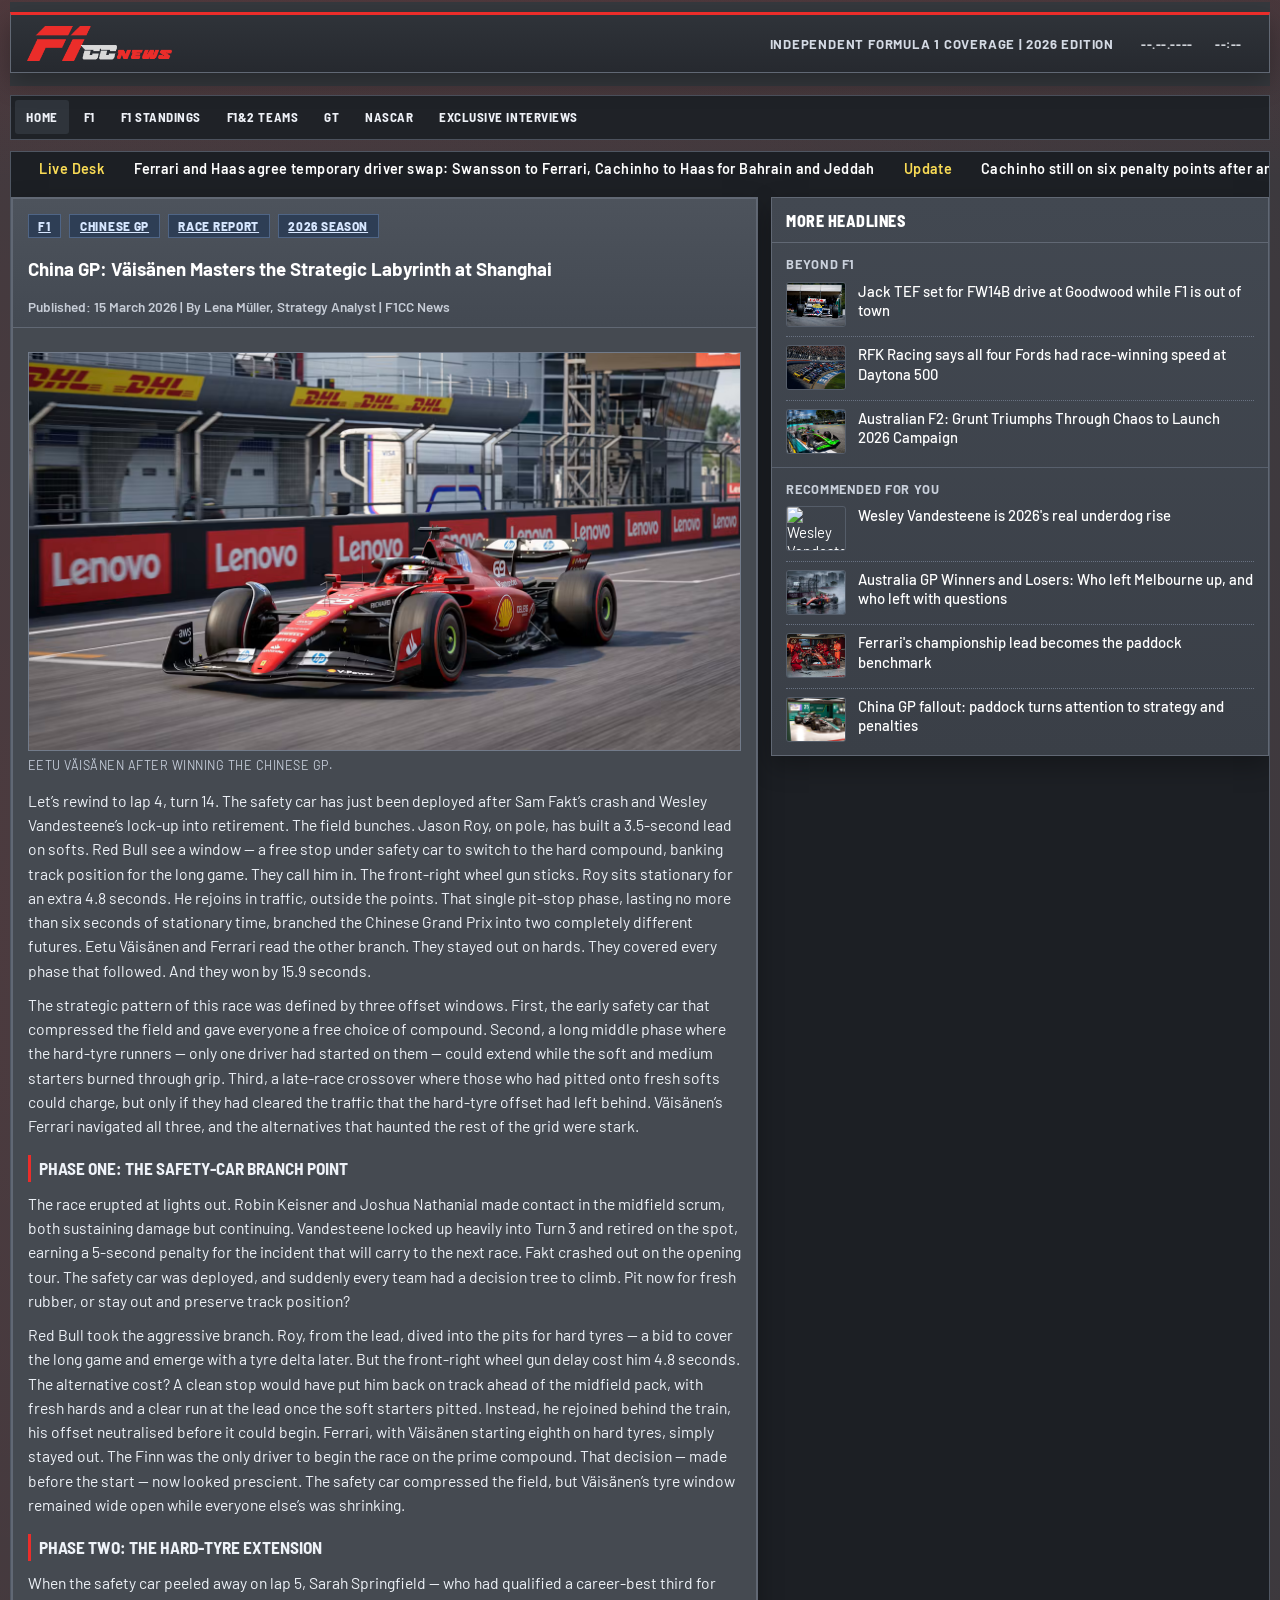
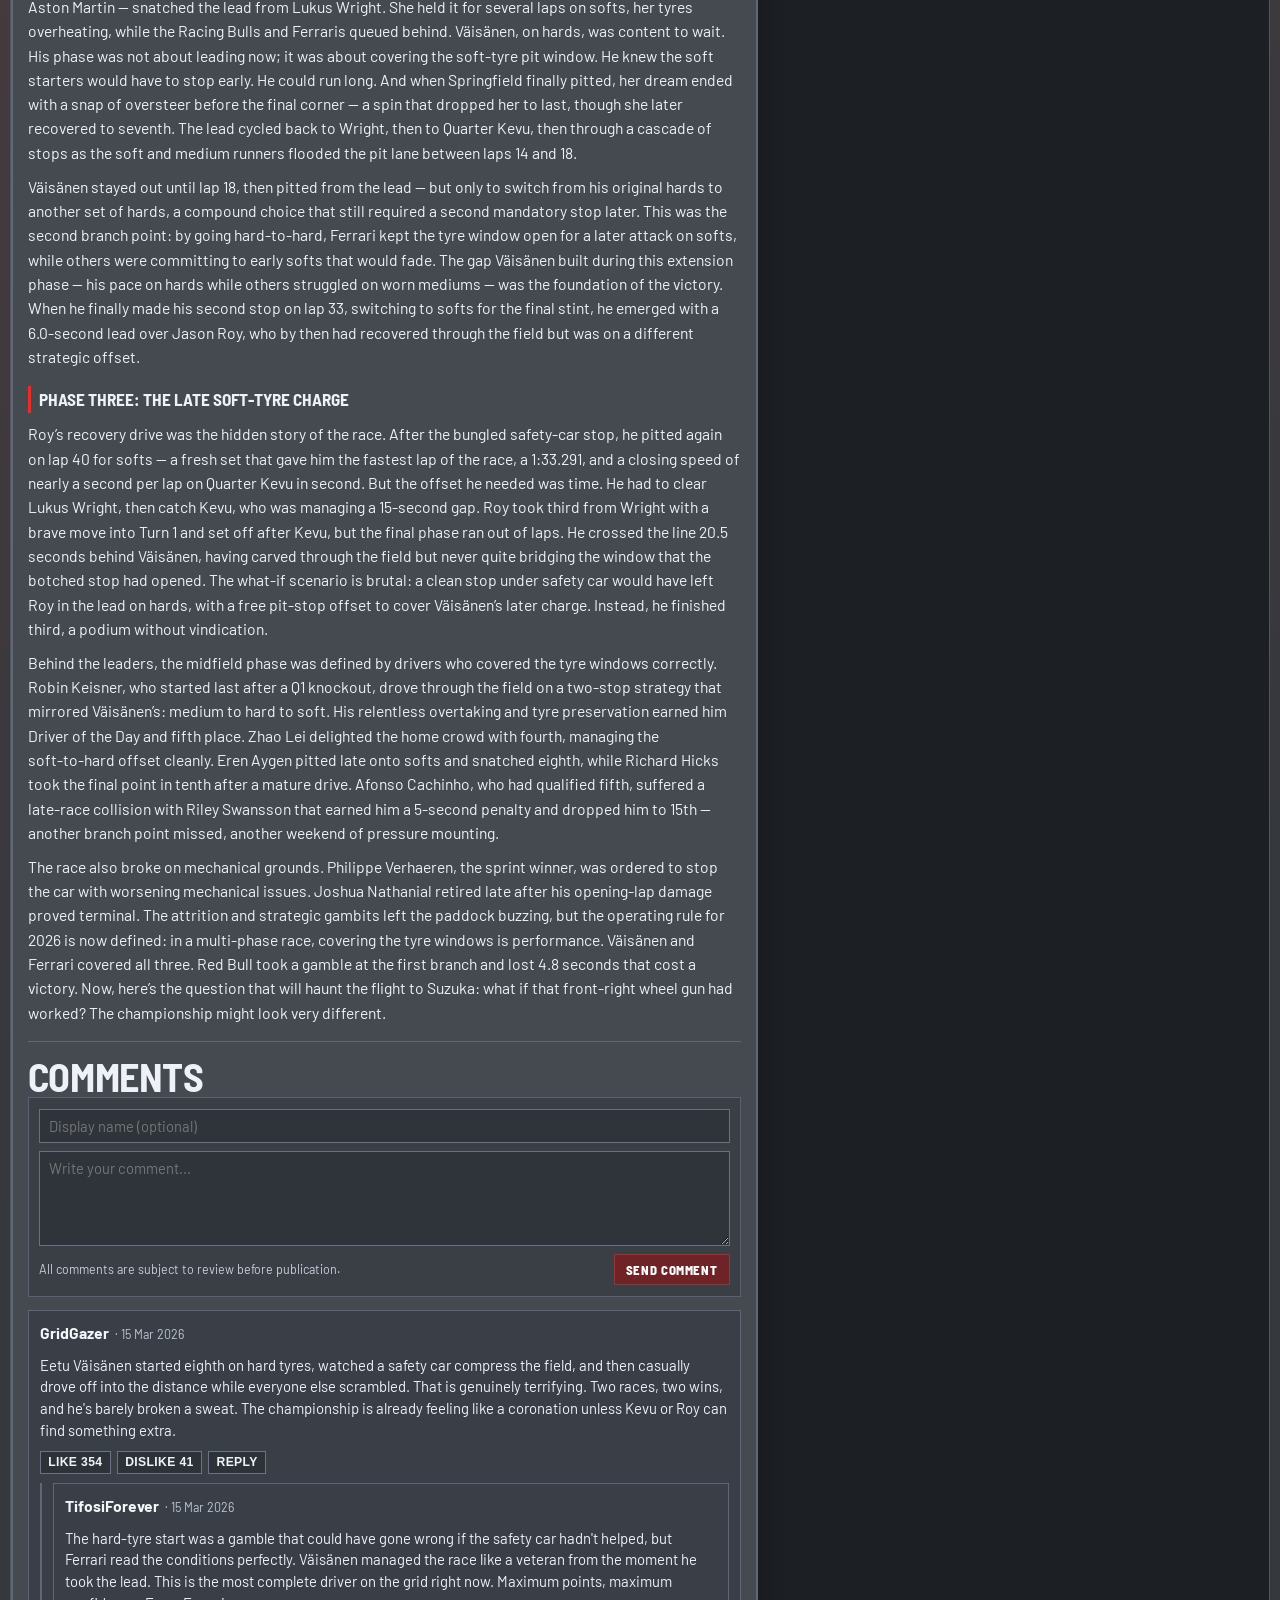
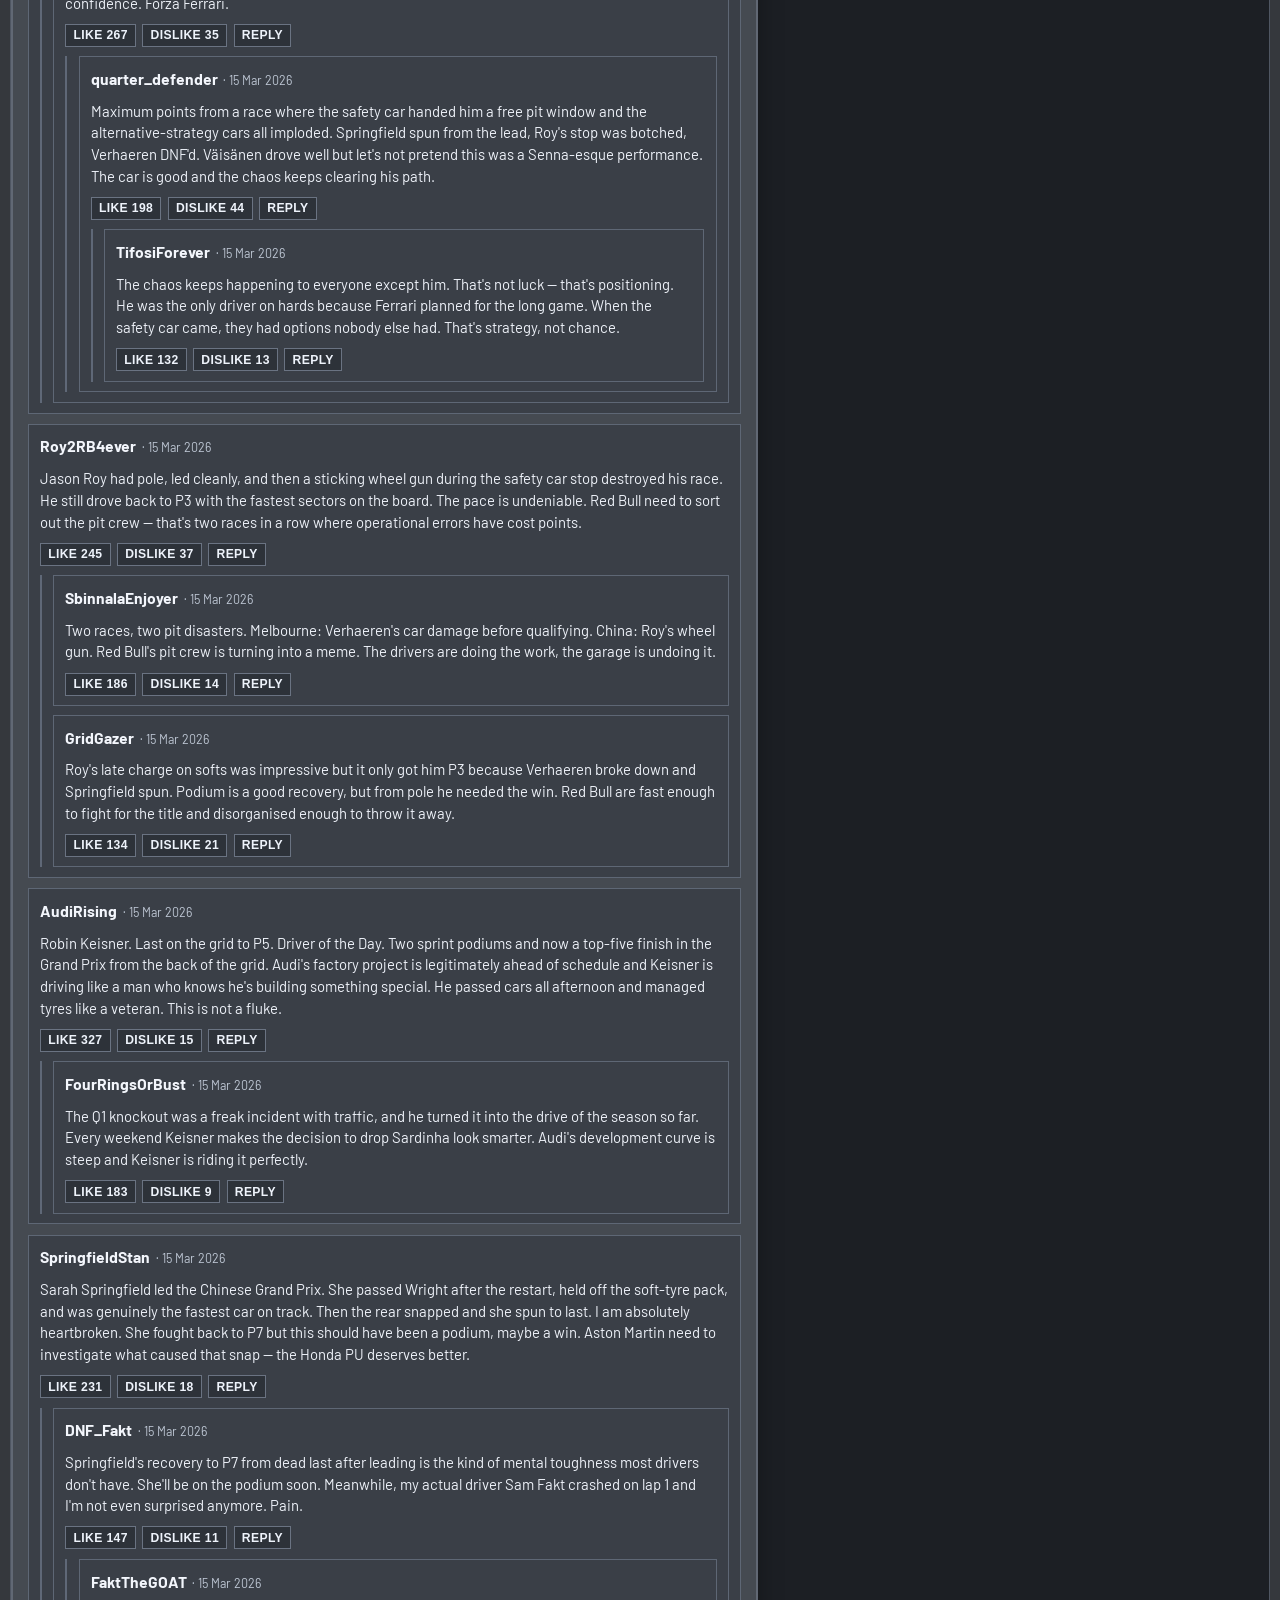
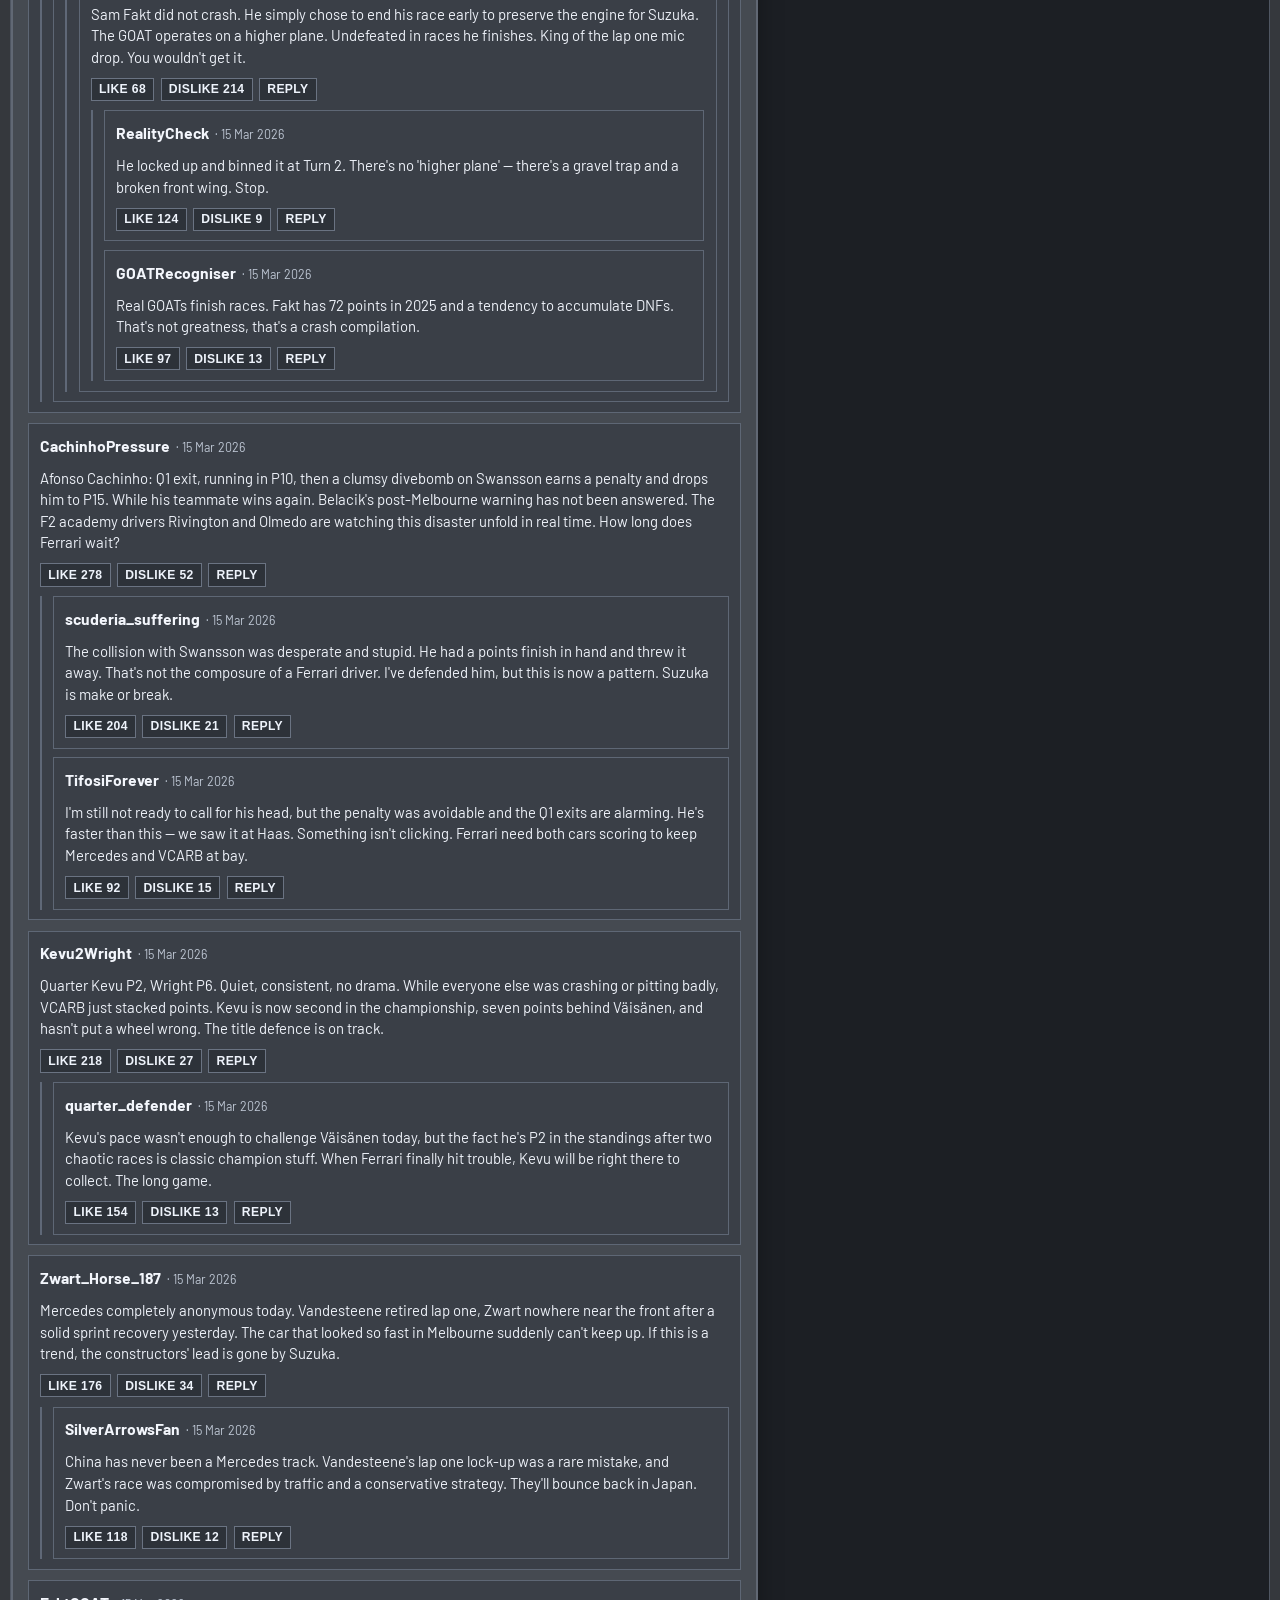
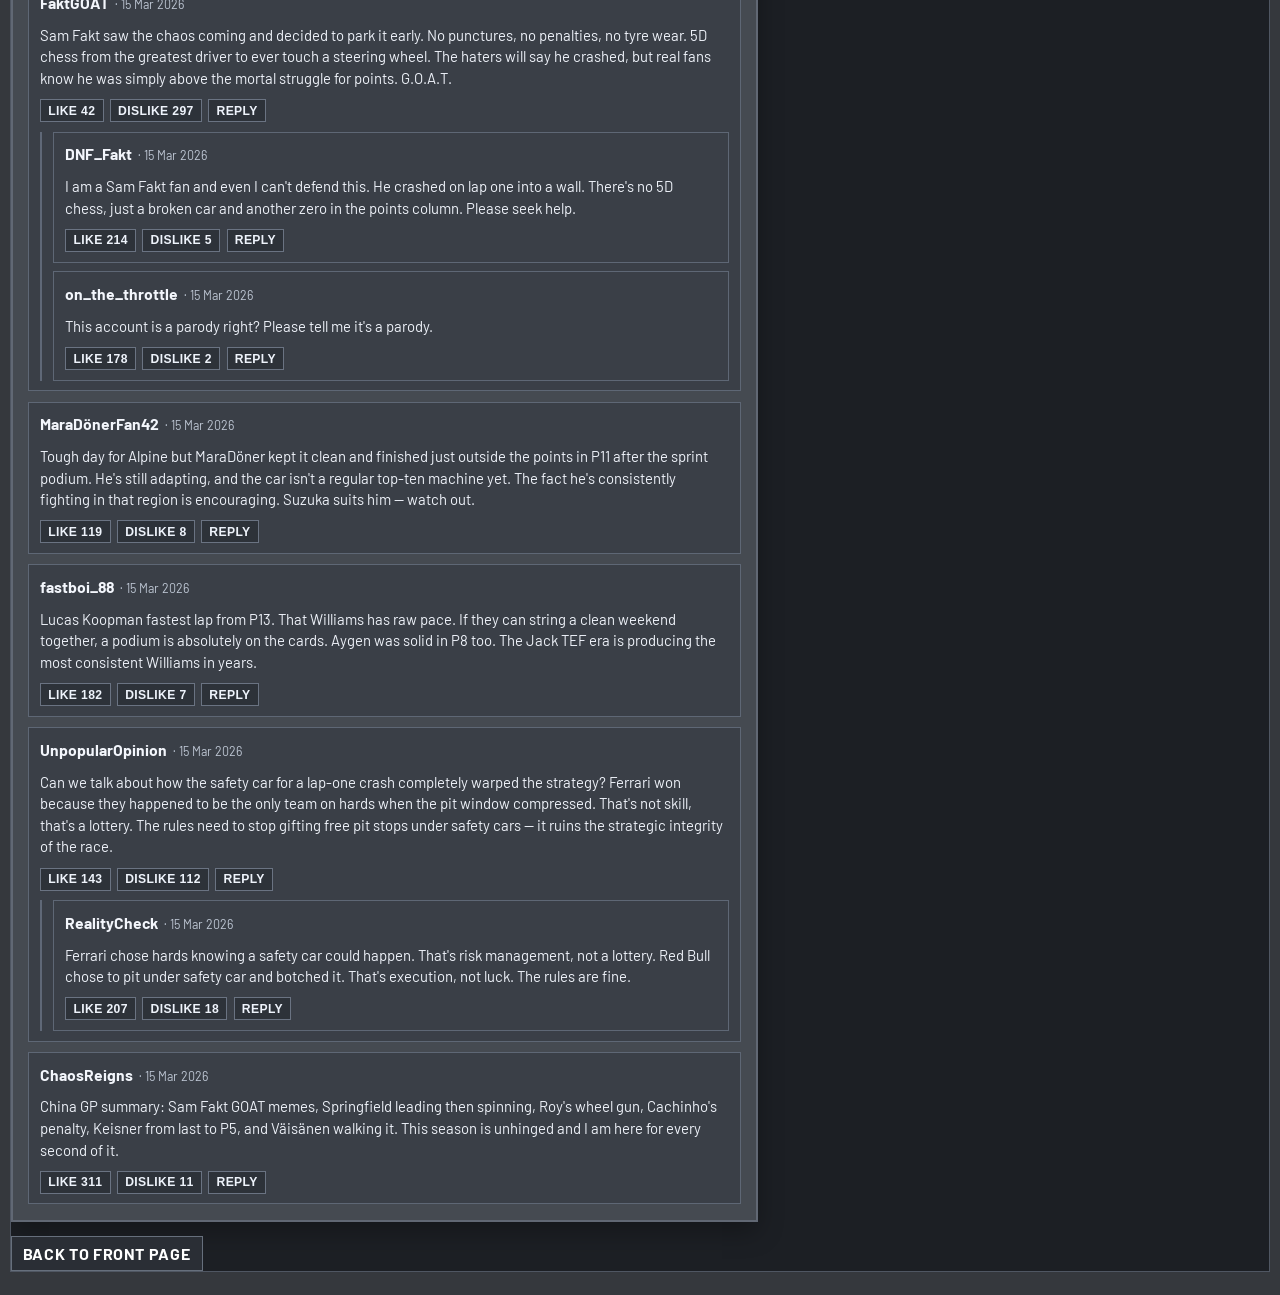
==== commit c8ab5abc: "Update article.html" ====
--- a/article.html
+++ b/article.html
@@ -48,8 +48,7 @@
 
 		<div class="ticker-wrap" aria-label="news ticker">
 			<div class="ticker">
-<span>Live Desk</span>Väisänen leads championship by 30 points after Shanghai strategy masterclass<span>Update</span>Cachinho now on six penalty points — how serious is the warning for Ferrari?<span>Paddock</span>Goodwood Festival to host star‑studded F1 gathering next weekend<span>Silly Season</span>A chance meeting at Goodwood? Keisner and TEF both on the guest list<span>Live Desk</span>Cachinho receives formal FIA warning after separate China incidents<span>Update</span>Mercedes tension simmers after Zwart's post‑China debrief<span>Paddock</span>Mercedes brings engine upgrades to Suzuka — customer teams set to benefit<span>Silly Season</span>Ferrari's approach to a former champion — and the response that surprised the paddock			</div>
-		</div>
+<span>Live Desk</span>Ferrari and Haas agree temporary driver swap: Swansson to Ferrari, Cachinho to Haas for Bahrain and Jeddah<span>Update</span>Cachinho still on six penalty points after another Q1 exit at Suzuka — now temporarily swapped to Haas<span>Paddock</span>Mercedes engine upgrade shows promise in Japan — but Zwart–Nathanial collision costs both drivers dearly<span>Silly Season</span>Keisner's maiden win puts Audi future in spotlight as bigger teams circle<span>Live Desk</span>Koopman ruled out of Bahrain with back injury; Williams name F2's Hamish Porter as replacement<span>Update</span>Zwart denies 'shopping trolley' remark: 'I would never damage the team'<span>Paddock</span>Goodwood Festival set for star‑studded F1 gathering next weekend<span>Silly Season</span>Keisner–TEF Goodwood meeting under fresh scrutiny after Audi victory		</div>
 
     <div class="frontpage">
       <div>
